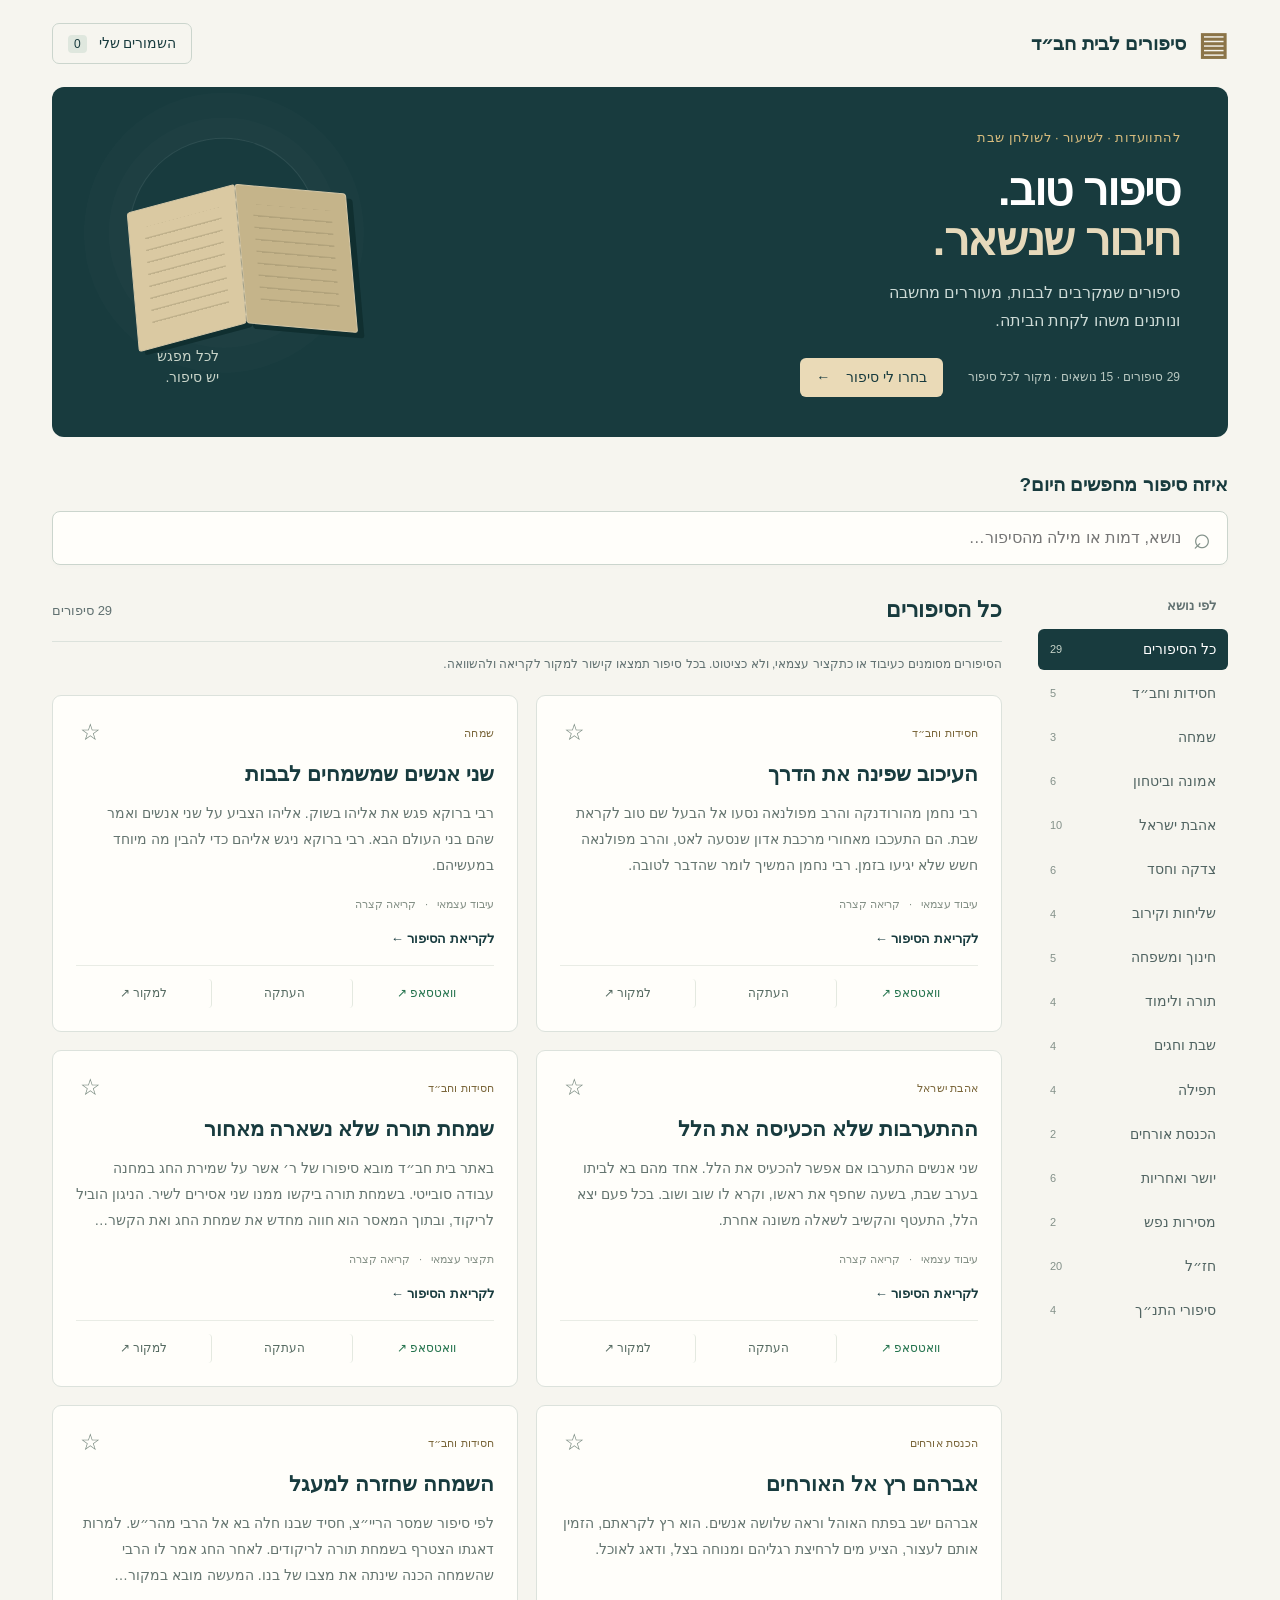
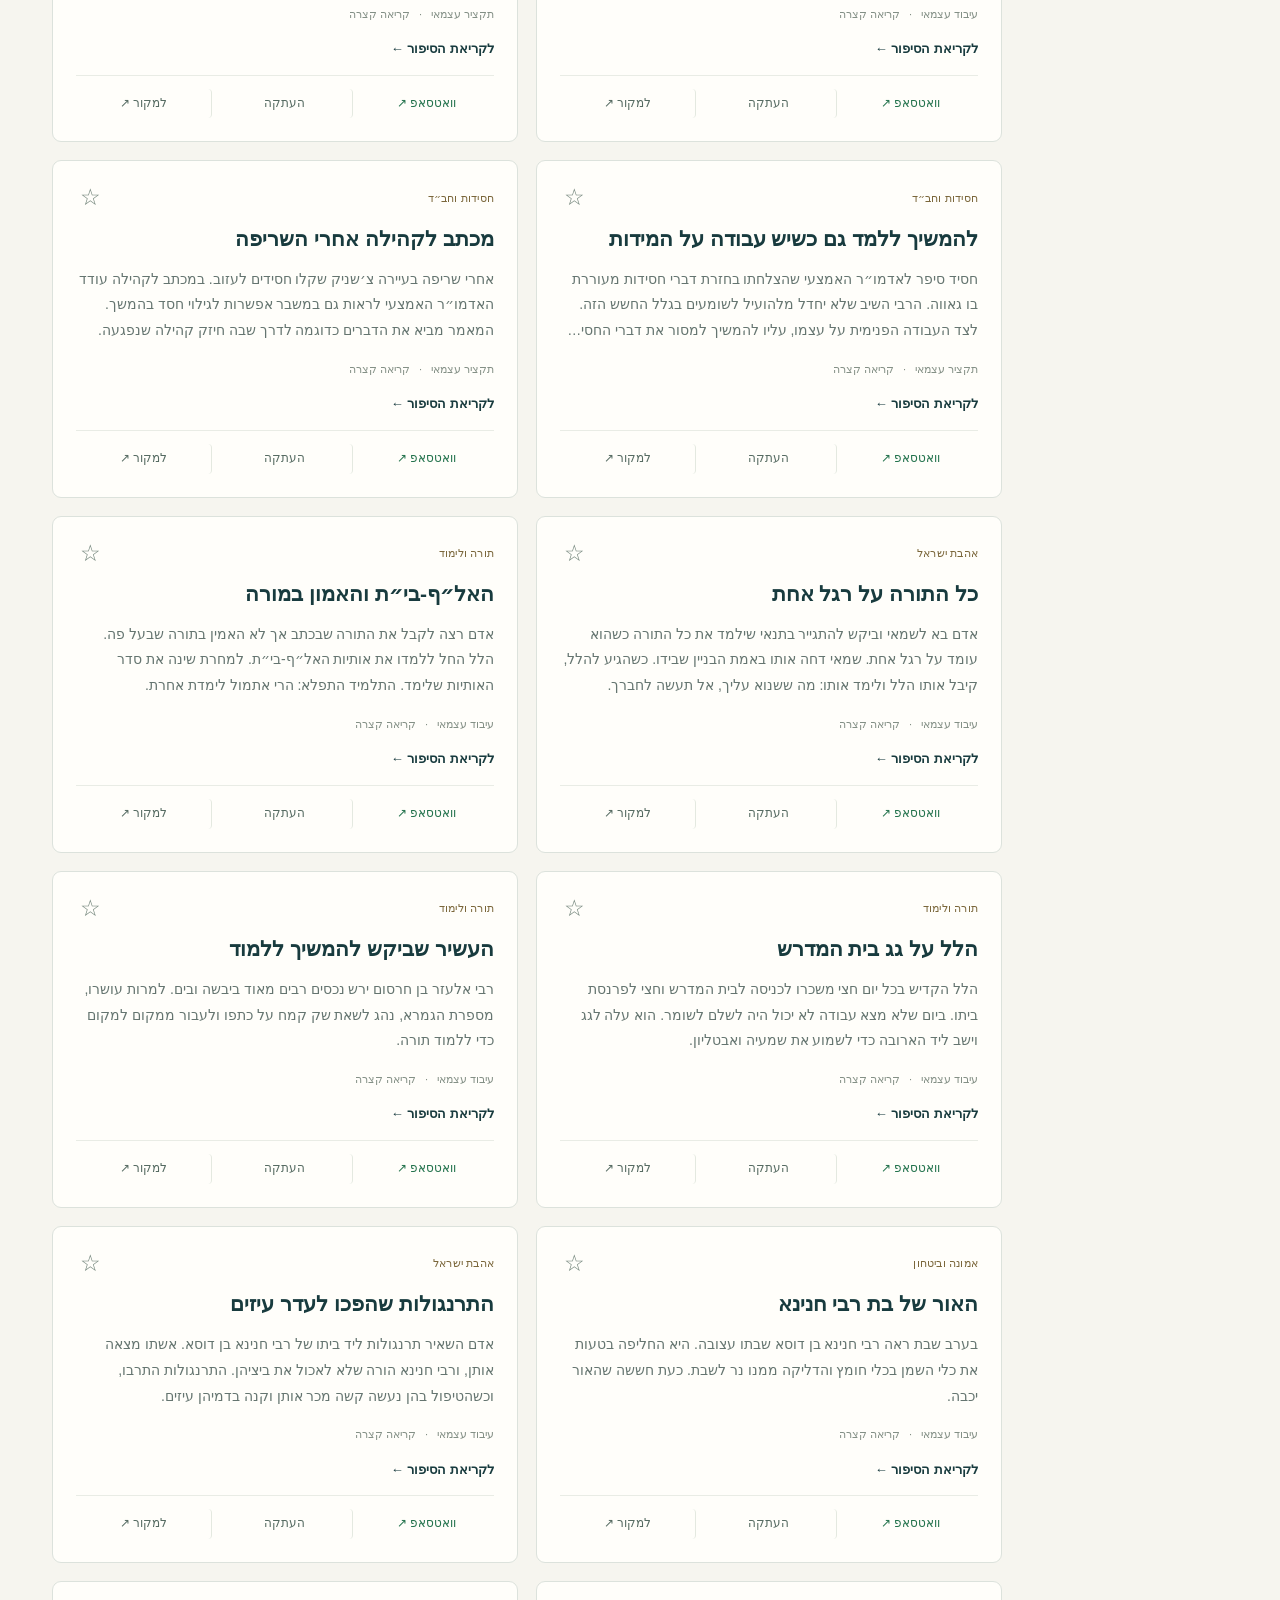
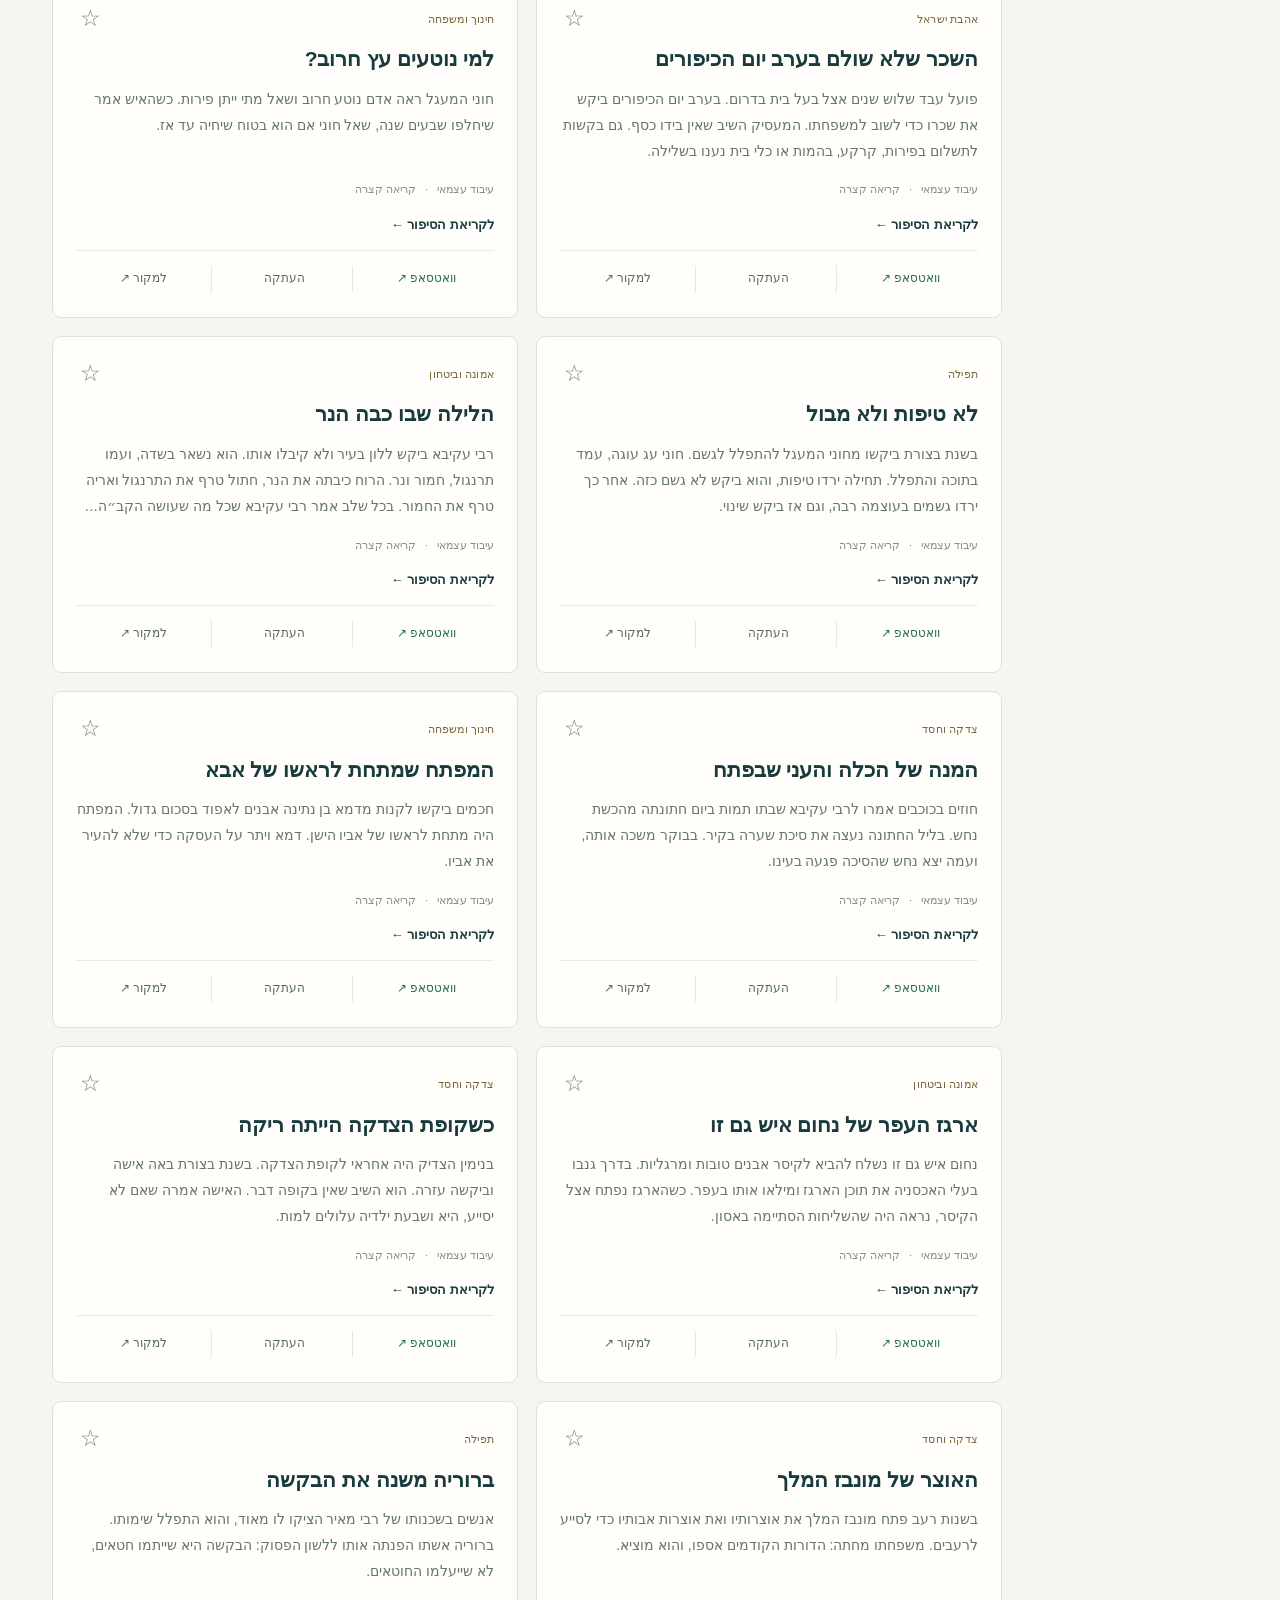
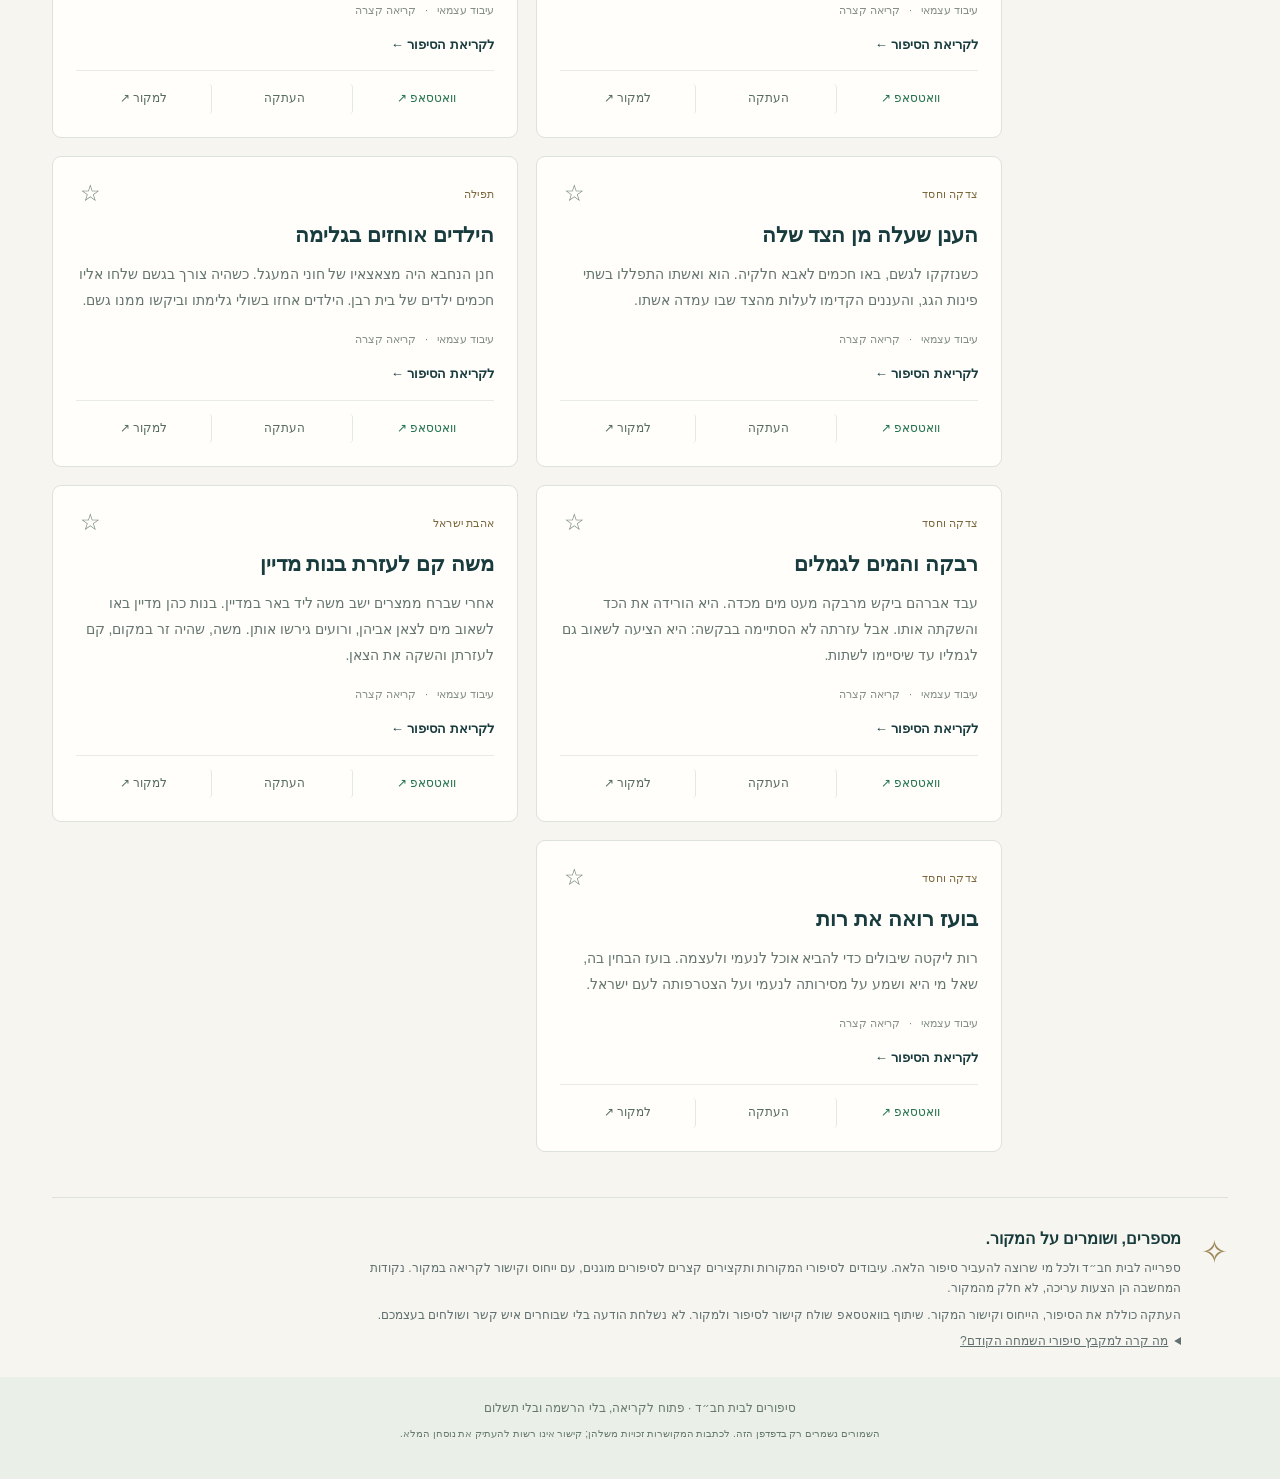
==== index.html @ d68c7016 "Transform Simcha site into source-linked Chabad House story library" ====
<!doctype html>
<html lang="he" dir="rtl">
<head>
<meta charset="utf-8"><meta name="viewport" content="width=device-width,initial-scale=1,viewport-fit=cover">
<title>סיפורים לבית חב״ד | סיפור טוב, בזמן הנכון</title>
<meta name="description" content="סיפורי חסידות, חז״ל ותנ״ך לבית חב״ד: לפי נושא, עם מקור מדויק, העתקה ושיתוף בוואטסאפ.">
<meta name="theme-color" content="#183c3e">
<link rel="icon" href="icon.svg" type="image/svg+xml"><link rel="stylesheet" href="style.css">
</head>
<body>
<a class="skip" href="#library">מעבר לסיפורים</a>
<header class="top"><a class="brand" href="./"><span class="brand-icon" aria-hidden="true">▤</span> סיפורים לבית חב״ד</a><button id="saved" class="quiet" aria-pressed="false">השמורים שלי <span id="saved-count">0</span></button></header>
<section class="hero"><div class="hero-inner"><div class="eyebrow">להתוועדות · לשיעור · לשולחן שבת</div><h1>סיפור טוב.<br><span>חיבור שנשאר.</span></h1><p>סיפורים שמקרבים לבבות, מעוררים מחשבה<br class="desktop-break"> ונותנים משהו לקחת הביתה.</p><div class="hero-bottom"><span id="total">טוענים את הספרייה…</span><button id="random" class="light-btn">בחרו לי סיפור <span aria-hidden="true">←</span></button></div></div><div class="book-art" aria-hidden="true"><div class="sun"></div><div class="book left"></div><div class="book right"></div><span>לכל מפגש<br>יש סיפור.</span></div></section>
<main id="library"><section class="search-area"><label for="search">איזה סיפור מחפשים היום?</label><div class="search-wrap"><span aria-hidden="true">⌕</span><input id="search" type="search" placeholder="נושא, דמות או מילה מהסיפור…" autocomplete="off"><button id="clear-search" aria-label="ניקוי חיפוש" hidden>×</button></div></section>
<div class="library-layout"><aside aria-label="קטגוריות סיפורים"><h2>לפי נושא</h2><nav id="categories" aria-label="בחירת קטגוריה"></nav></aside><section class="results" aria-labelledby="result-heading"><div class="results-head"><h2 id="result-heading">כל הסיפורים</h2><span id="count" role="status" aria-live="polite"></span></div><p class="editorial">הסיפורים מסומנים כעיבוד או כתקציר עצמאי, ולא כציטוט. בכל סיפור תמצאו קישור למקור לקריאה ולהשוואה.</p><div id="stories" class="grid"><p>טוענים סיפורים…</p></div><div id="empty" hidden><h3>לא מצאנו סיפור מתאים</h3><p>נסו מילה אחרת או חזרו לכל הספרייה.</p><button class="primary" id="reset">הצגת כל הסיפורים</button></div></section></div>
<section class="about"><span class="about-mark" aria-hidden="true">✧</span><div><h2>מספרים, ושומרים על המקור.</h2><p>ספרייה לבית חב״ד ולכל מי שרוצה להעביר סיפור הלאה. עיבודים לסיפורי המקורות ותקצירים קצרים לסיפורים מוגנים, עם ייחוס וקישור לקריאה במקור. נקודות המחשבה הן הצעות עריכה, לא חלק מהמקור.</p><p>העתקה כוללת את הסיפור, הייחוס וקישור המקור. שיתוף בוואטסאפ שולח קישור לסיפור ולמקור. לא נשלחת הודעה בלי שבוחרים איש קשר ושולחים בעצמכם.</p><details><summary>מה קרה למקבץ סיפורי השמחה הקודם?</summary><p>40 הרשומות הקודמות נשמרו בגיבוי. רשומות עם ייחוס חסר או כללי לא הועברו אוטומטית לספרייה המאומתת. סיפורים שנמצאו להם מקורות מתאימים נכתבו מחדש כעיבודים או כתקצירים מסומנים.</p></details></div></section>
</main>
<footer>סיפורים לבית חב״ד · פתוח לקריאה, בלי הרשמה ובלי תשלום<br><small>השמורים נשמרים רק בדפדפן הזה. לכתבות המקושרות זכויות משלהן; קישור אינו רשות להעתיק את נוסחן המלא.</small></footer>
<dialog id="reader" aria-labelledby="story-title"><div class="reader-top"><span>סיפורים לבית חב״ד</span><button id="close-reader" aria-label="סגירת הסיפור">×</button></div><div id="reader-content"></div></dialog>
<div id="toast" role="status" aria-live="polite"></div>
<noscript><p class="noscript">כדי לחפש ולשתף סיפורים יש להפעיל JavaScript בדפדפן.</p></noscript>
<script src="catalog-data.js"></script><script src="app.js"></script>
<!-- Cloudflare Web Analytics --><script defer src="https://static.cloudflareinsights.com/beacon.min.js" data-cf-beacon='{"token":"8d7ac41306b44802b1cb639770fd8f82"}'></script><!-- End Cloudflare Web Analytics -->
</body></html>
---- style.css ----
:root{--ink:#183b3e;--muted:#617171;--paper:#f6f5ef;--line:#dce2dc;--gold:#d7bc7e;--white:#fffefa;--soft:#e9eee7}*{box-sizing:border-box}html{scroll-behavior:smooth;scroll-padding-top:80px}body{margin:0;background:var(--paper);color:var(--ink);font:16px/1.65 Arial,'Segoe UI',sans-serif}button,input,a{font:inherit}button,a{touch-action:manipulation}button{cursor:pointer}a{color:inherit}button:focus-visible,a:focus-visible,input:focus-visible,summary:focus-visible{outline:3px solid #a77d22;outline-offset:4px}button{border:0}button[hidden],[hidden]{display:none!important}.skip{position:fixed;top:-90px;right:12px;background:white;padding:12px;z-index:200}.skip:focus{top:10px}.top{max-width:1260px;margin:auto;padding:23px 42px;display:flex;justify-content:space-between;align-items:center;gap:16px}.brand{display:flex;align-items:center;gap:12px;text-decoration:none;font-weight:700;font-size:19px}.brand-icon{font-size:32px;line-height:1;color:#8b7448}.quiet{color:var(--ink);background:transparent;border:1px solid #cbd5cd;border-radius:7px;padding:8px 15px;font-size:14px}.quiet span{font-size:12px;background:#dfe7de;padding:2px 6px;border-radius:4px;margin-right:8px}.quiet[aria-pressed=true]{background:var(--ink);color:white}.hero{position:relative;max-width:1176px;margin:0 auto;overflow:hidden;background:var(--ink);color:white;border-radius:12px;min-height:325px;display:flex;align-items:center}.hero-inner{position:relative;z-index:1;padding:40px 48px;width:65%}.eyebrow{color:var(--gold);font-size:13px;letter-spacing:.4px}h1{font-size:45px;line-height:1.12;letter-spacing:-1.4px;margin:16px 0 14px}h1 span{color:#e6d9bb}.hero p{font-size:16px;line-height:1.75;color:#cedbd7;margin:0}.hero-bottom{display:flex;align-items:center;gap:25px;margin-top:23px}.hero-bottom>span{font-size:12px;color:#b9c9c2}.light-btn{background:#eadab7;color:#183b3e;padding:8px 16px;border-radius:6px;font-size:14px}.light-btn span{padding-right:12px}.book-art{width:275px;height:235px;position:absolute;left:55px;top:64px;transform:rotate(-5deg)}.sun{position:absolute;width:190px;height:190px;border:1px solid #ffffff18;border-radius:50%;top:-15px;left:25px;box-shadow:0 0 0 20px #ffffff03,0 0 0 45px #ffffff03}.book{position:absolute;top:42px;width:110px;height:140px;background:#c5b48a;border:1px solid #d4c7a7;border-radius:3px;box-shadow:6px 5px 0 #102f30}.book.left{left:25px;transform:skewY(-10deg);background:#dac9a2}.book.right{left:135px;transform:skewY(10deg)}.book:after{content:'';position:absolute;inset:18px 15px;background:repeating-linear-gradient(transparent 0 10px,#8b805e55 11px 12px)}.book-art>span{position:absolute;top:190px;left:42px;color:#c9d4c9;font-size:14px;line-height:1.5;transform:rotate(5deg)}main{max-width:1176px;margin:auto;padding:0 0 25px}.search-area{padding:32px 0 27px}.search-area label{font-size:19px;font-weight:700;display:block;margin-bottom:10px}.search-wrap{display:flex;align-items:center;gap:12px;border:1px solid #cbd5cd;background:var(--white);padding:3px 16px;border-radius:8px;box-shadow:0 2px 5px #183b3e04}.search-wrap>span{font-size:30px;color:#829189;line-height:1}.search-wrap input{width:100%;border:0;background:transparent;padding:10px 0;color:var(--ink);outline-offset:0}.search-wrap input:focus-visible{outline:none}.search-wrap:focus-within{outline:2px solid #8e9f8e}.search-wrap button{background:transparent;color:var(--ink);font-size:25px;padding:0 8px}.library-layout{display:grid;grid-template-columns:190px 1fr;gap:36px;align-items:start}aside{position:sticky;top:20px}aside h2{font-size:13px;color:var(--muted);margin:3px 12px 12px}#categories{display:flex;flex-direction:column;gap:3px}.category{display:flex;align-items:center;justify-content:space-between;width:100%;padding:9px 12px;border-radius:6px;background:transparent;color:#516462;text-align:right;font-size:14px}.category .n{font-size:11px;color:#84918a}.category:hover{background:#e8ede6}.category.active{background:var(--ink);color:white}.category.active .n{color:#c6d3c9}.results-head{display:flex;justify-content:space-between;align-items:center;border-bottom:1px solid var(--line);padding-bottom:13px;margin-bottom:13px}.results-head h2{font-size:22px;margin:0}.results-head>span{font-size:13px;color:var(--muted)}.editorial{font-size:12px;color:var(--muted);margin:0 0 20px;max-width:700px}.grid{display:grid;grid-template-columns:repeat(2,minmax(0,1fr));gap:18px}.story-card{background:var(--white);border:1px solid var(--line);border-radius:9px;padding:23px;display:flex;flex-direction:column;transition:box-shadow .2s,transform .2s;min-width:0}.story-card:hover{box-shadow:0 6px 20px #183b3e08;transform:translateY(-2px)}.card-top{display:flex;justify-content:space-between;align-items:center;gap:8px;margin-bottom:12px}.card-label{font-size:11px;color:#7b673b;letter-spacing:.2px}.bookmark{color:#75877d;background:transparent;font-size:23px;padding:0 4px;line-height:1.2}.bookmark[aria-pressed=true]{color:#9c7527}.story-card h3{margin:0 0 12px;font-size:21px;line-height:1.45;letter-spacing:-.3px}.title-button{text-align:right;background:transparent;color:inherit;padding:0;font-weight:700;line-height:inherit}.excerpt{font-size:14px;color:#657570;line-height:1.85;margin:0 0 16px;display:-webkit-box;-webkit-line-clamp:3;-webkit-box-orient:vertical;overflow:hidden}.card-meta{font-size:11px;color:#849086;display:flex;gap:9px;margin-top:auto;margin-bottom:15px}.read-link{color:var(--ink);background:transparent;text-align:right;font-size:13px;font-weight:700;padding:0 0 15px}.card-actions{border-top:1px solid #e9ece5;display:flex;align-items:center;gap:6px;padding-top:13px}.small-action{flex:1;background:transparent;color:#566b62;font-size:12px;padding:5px 0;text-align:center;text-decoration:none;border-radius:4px;white-space:nowrap}.small-action:hover{background:#f0f3eb}.small-action.wa{color:#24734d}.small-action+.small-action{border-right:1px solid #e4e9e0}.about{margin-top:45px;border-top:1px solid var(--line);padding:28px 0 0;display:flex;gap:20px;color:var(--muted);font-size:12px}.about-mark{font-size:32px;color:#9c8857}.about h2{font-size:16px;color:var(--ink);margin:0 0 6px}.about p{max-width:850px;margin:7px 0}.about summary{cursor:pointer;text-decoration:underline}footer{text-align:center;padding:22px 24px 35px;background:#eaf0e8;font-size:12px;color:#67796e}footer small{font-size:10px;display:inline-block;max-width:750px;margin-top:7px}.primary{background:var(--ink);color:white;border-radius:6px;padding:10px 17px}#empty{padding:50px 12px;text-align:center;border:1px dashed #cdd8cd;border-radius:8px}#empty h3{margin-top:0}dialog{border:0;border-radius:12px;padding:0;width:min(760px,calc(100% - 28px));max-height:90dvh;background:var(--white);color:var(--ink);box-shadow:0 25px 100px #0003}dialog::backdrop{background:#102c2ed9;backdrop-filter:blur(3px)}.reader-top{position:sticky;top:0;background:var(--white);padding:14px 25px;border-bottom:1px solid var(--line);display:flex;justify-content:space-between;align-items:center;z-index:1;font-size:12px;color:var(--muted)}.reader-top button{font-size:28px;line-height:1;background:transparent;color:var(--ink);padding:0 6px}#reader-content{padding:28px 45px 36px}.reader-label{font-size:12px;color:#8a713e}.reader-title{font-size:33px;line-height:1.35;margin:12px 0 10px}.reader-info{font-size:12px;color:var(--muted);margin-bottom:26px}.reader-body{white-space:pre-line;font-size:19px;line-height:2}.thought{background:#f0f2e9;border-right:3px solid #b99d64;padding:15px 20px;margin:26px 0}.thought h3{font-size:12px;color:#8a713e;margin:0 0 5px}.thought p{margin:0;font-size:15px}.source-box{padding:20px 0;border-top:1px solid var(--line);font-size:13px;color:var(--muted)}.source-box strong{display:block;color:var(--ink);margin-bottom:5px}.source-box a{display:inline-block;margin-top:8px;color:#28655e;text-underline-offset:3px}.reader-actions{display:flex;gap:10px;flex-wrap:wrap}.reader-actions>*{padding:10px 17px;border:1px solid #ced9cc;background:transparent;color:var(--ink);font-size:13px;border-radius:6px;text-decoration:none}.reader-actions .wa{background:#256c4e;color:white;border-color:#256c4e}.share-note{font-size:11px;color:var(--muted);margin:13px 0 0}#toast{position:fixed;bottom:22px;left:50%;transform:translate(-50%,15px);background:var(--ink);color:white;border-radius:8px;max-width:calc(100% - 32px);padding:11px 22px;font-size:14px;z-index:9999;opacity:0;pointer-events:none;transition:.2s;text-align:center}#toast.show{opacity:1;transform:translate(-50%,0)}.noscript{padding:20px;color:#831b17}
@media(max-width:1250px){.hero,main{margin-right:36px;margin-left:36px}.top{padding-right:36px;padding-left:36px}}@media(max-width:900px){.library-layout{grid-template-columns:155px 1fr;gap:24px}.story-card{padding:20px}.book-art{left:20px;transform:scale(.85) rotate(-5deg)}.hero-inner{padding:34px;width:70%}h1{font-size:40px}.hero-bottom{gap:15px}}@media(max-width:700px){.top{padding:16px 20px}.brand{font-size:16px;gap:7px}.brand-icon{font-size:27px}.quiet{padding:7px 10px;font-size:11px}.quiet span{margin-right:3px}.hero,main{margin-left:16px;margin-right:16px}.hero{min-height:298px;border-radius:9px}.hero-inner{padding:26px 25px;width:100%}.eyebrow{font-size:11px}h1{font-size:38px;margin-top:17px}.hero p{font-size:14px;max-width:255px}.book-art{opacity:.16;left:-85px;top:60px;transform:scale(.9)}.hero-bottom{gap:15px;margin-top:22px;flex-wrap:wrap}.hero-bottom>span{font-size:11px}.light-btn{font-size:12px;padding:8px 13px}.search-area{padding:25px 0 20px}.search-area label{font-size:17px}.search-wrap{padding:2px 12px}.search-wrap input{font-size:14px;padding:11px 0}.library-layout{display:block}aside{position:static;margin-bottom:22px}aside h2{font-size:11px;margin:0 0 7px}#categories{display:flex;flex-direction:row;overflow-x:auto;gap:7px;padding:3px 1px 8px;scrollbar-width:thin}.category{width:auto;flex:none;border:1px solid #d8e0d5;background:#fcfcf7;font-size:12px;gap:9px;padding:7px 12px;border-radius:20px}.category.active{border-color:var(--ink)}.category .n{font-size:10px}.results-head h2{font-size:20px}.results-head{padding-bottom:10px}.editorial{font-size:11px;line-height:1.7;margin-bottom:16px}.grid{grid-template-columns:1fr;gap:13px}.story-card{padding:20px 22px}.story-card h3{font-size:22px}.excerpt{font-size:14px;-webkit-line-clamp:3}.small-action{padding:8px 0;font-size:13px}.card-meta{margin-bottom:12px}.read-link{padding-bottom:13px}.about{gap:12px;margin-top:30px;font-size:11px}.about-mark{font-size:26px}#reader-content{padding:23px 24px}.reader-title{font-size:27px}.reader-body{font-size:18px;line-height:1.95}.reader-top{padding:12px 19px}.reader-actions{gap:7px}.reader-actions>*{font-size:12px;padding:10px 13px}.desktop-break{display:none}}
@media(prefers-reduced-motion:reduce){*{scroll-behavior:auto!important;transition:none!important}}@media print{body{background:white}.top,.hero,main,footer,.reader-top,.reader-actions,.share-note,#toast{display:none!important}dialog[open]{position:static;width:100%;max-height:none;box-shadow:none;display:block}dialog::backdrop{display:none}#reader-content{padding:0}.source-box a:after{content:' (' attr(href) ')';font-size:10px;overflow-wrap:anywhere}.reader-body{font-size:15px}}
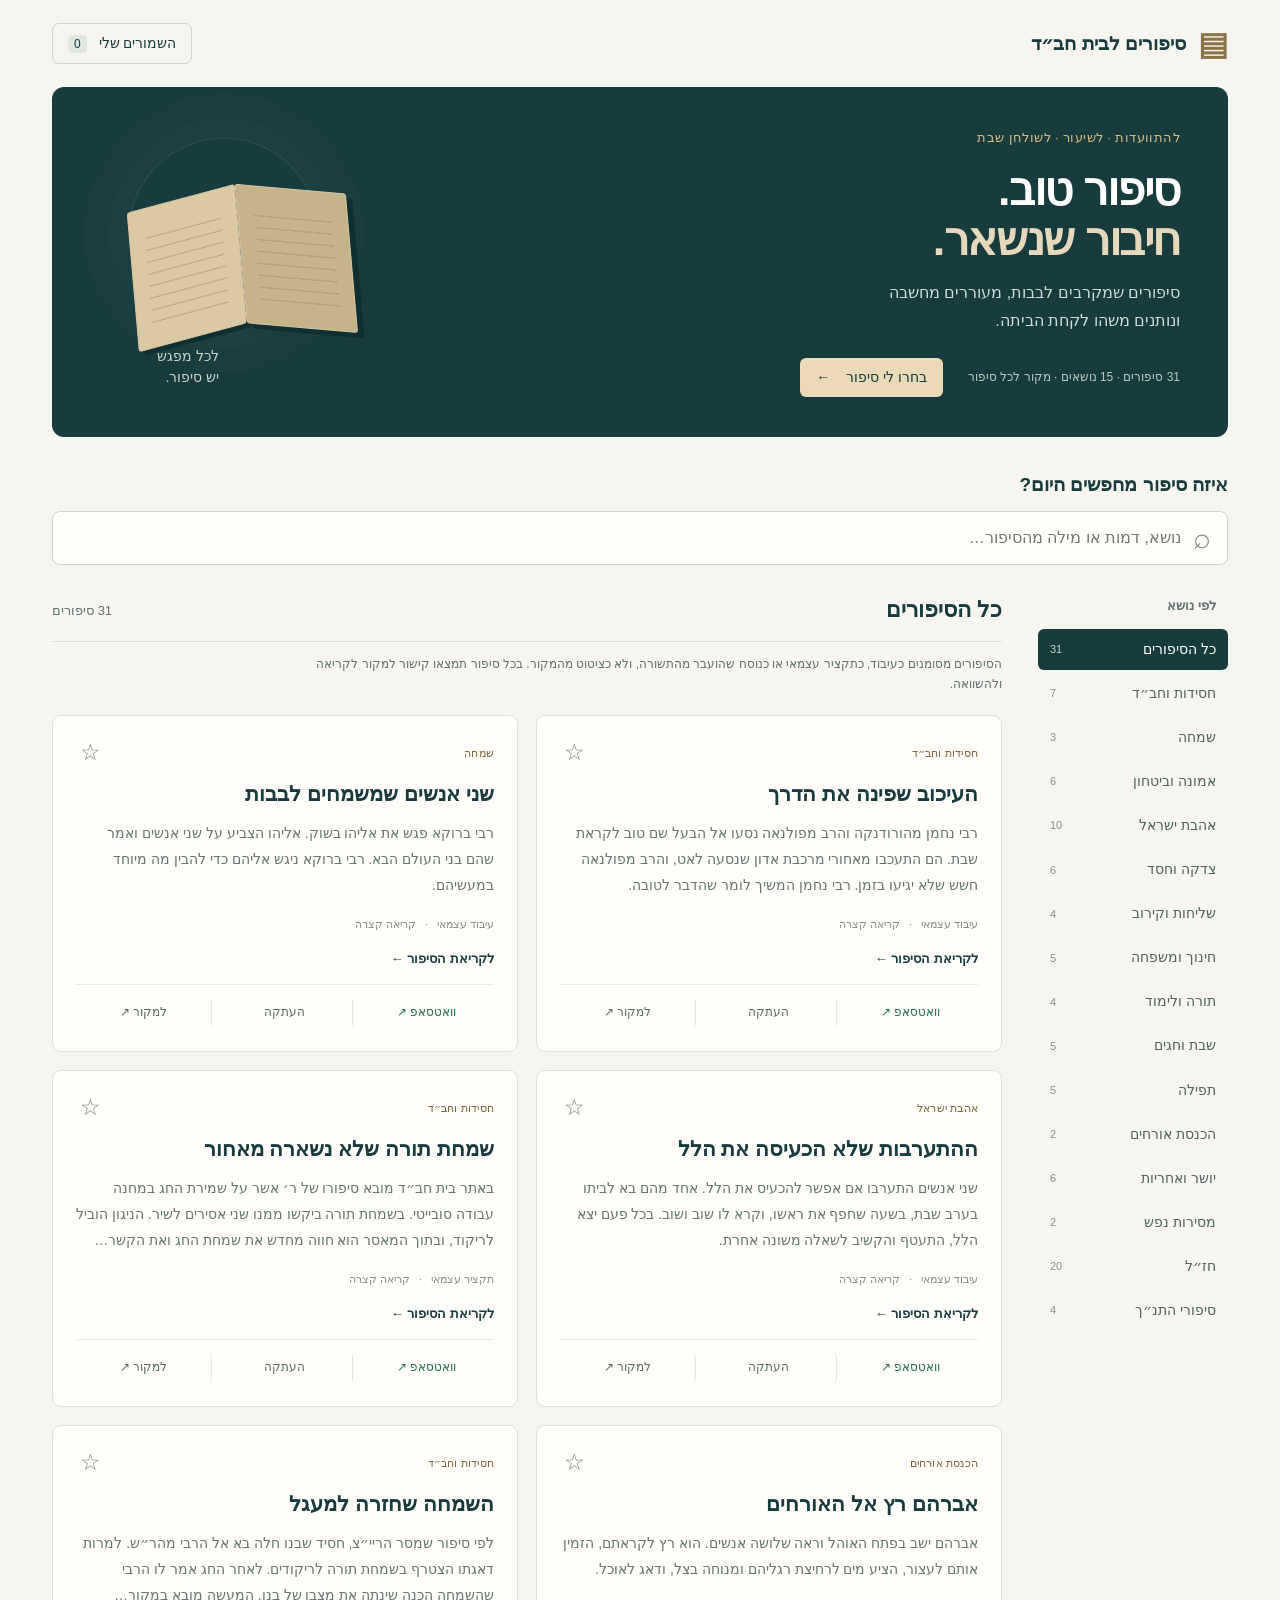
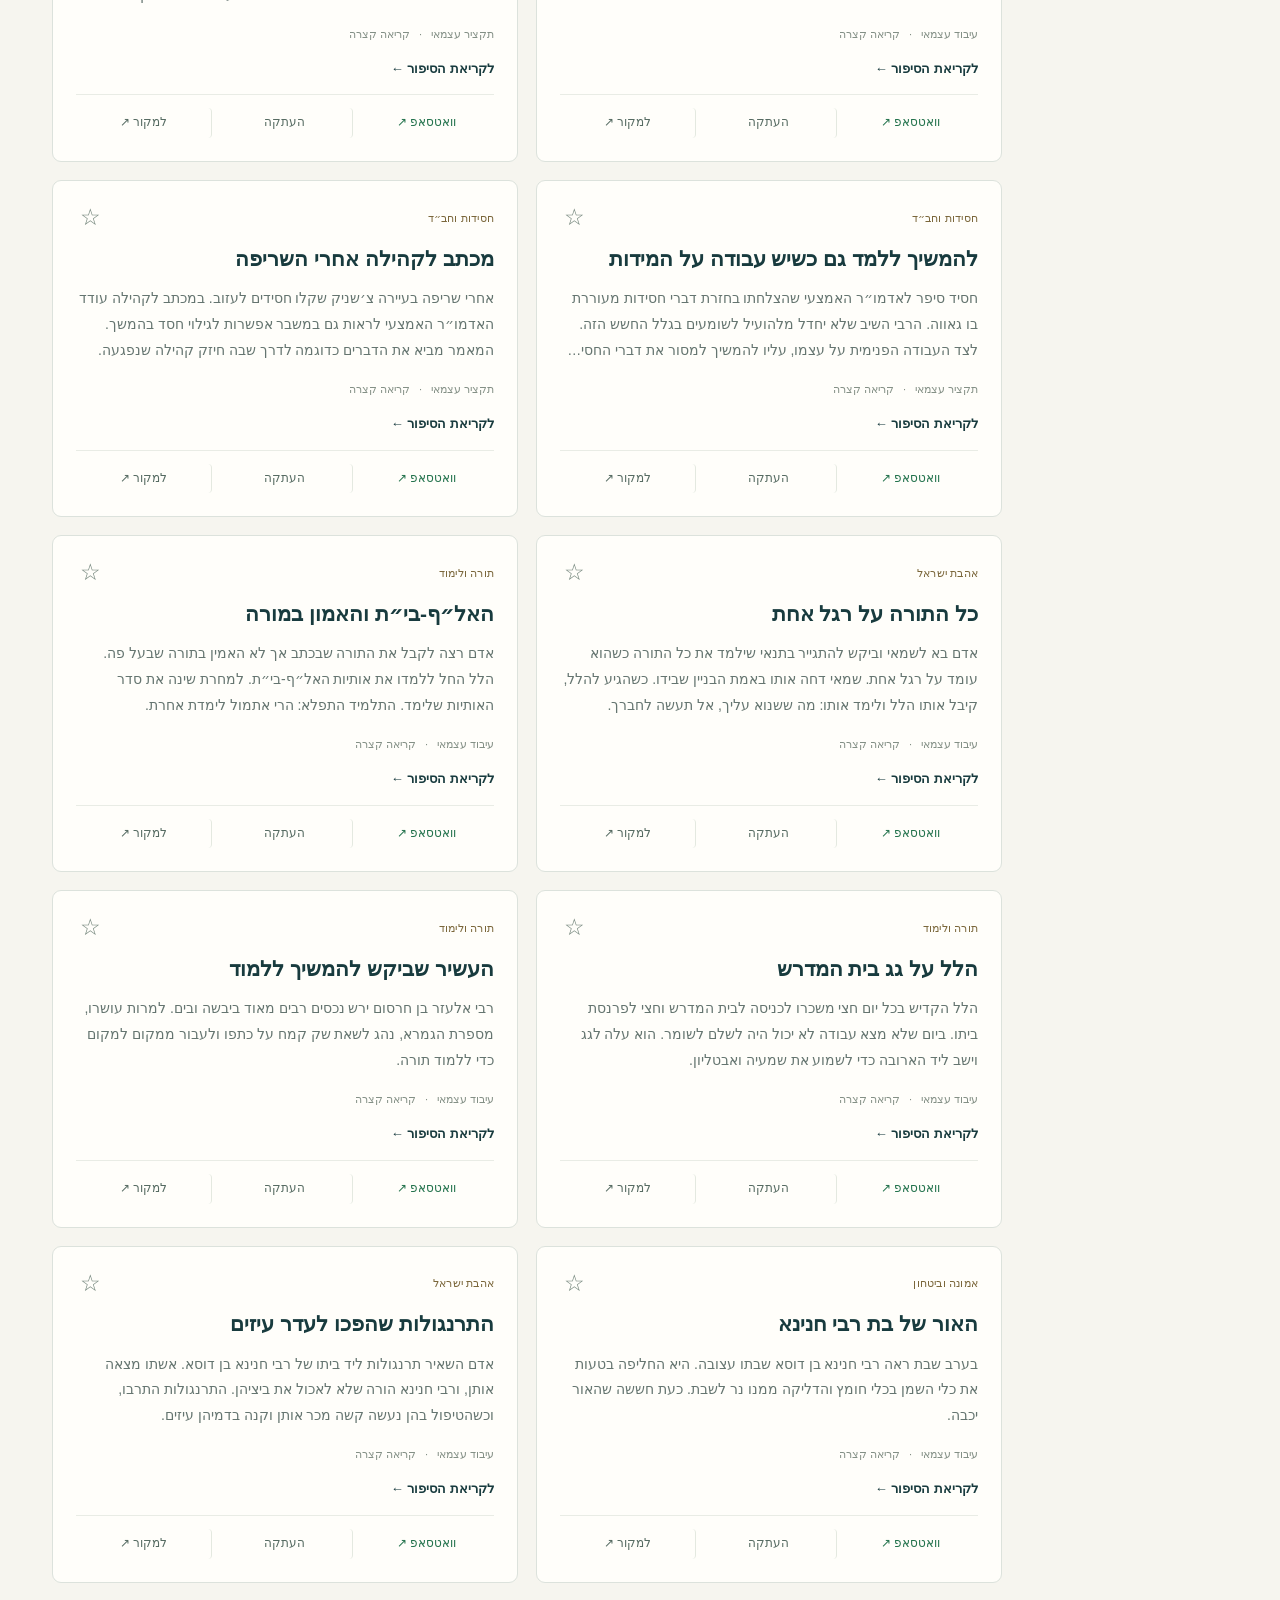
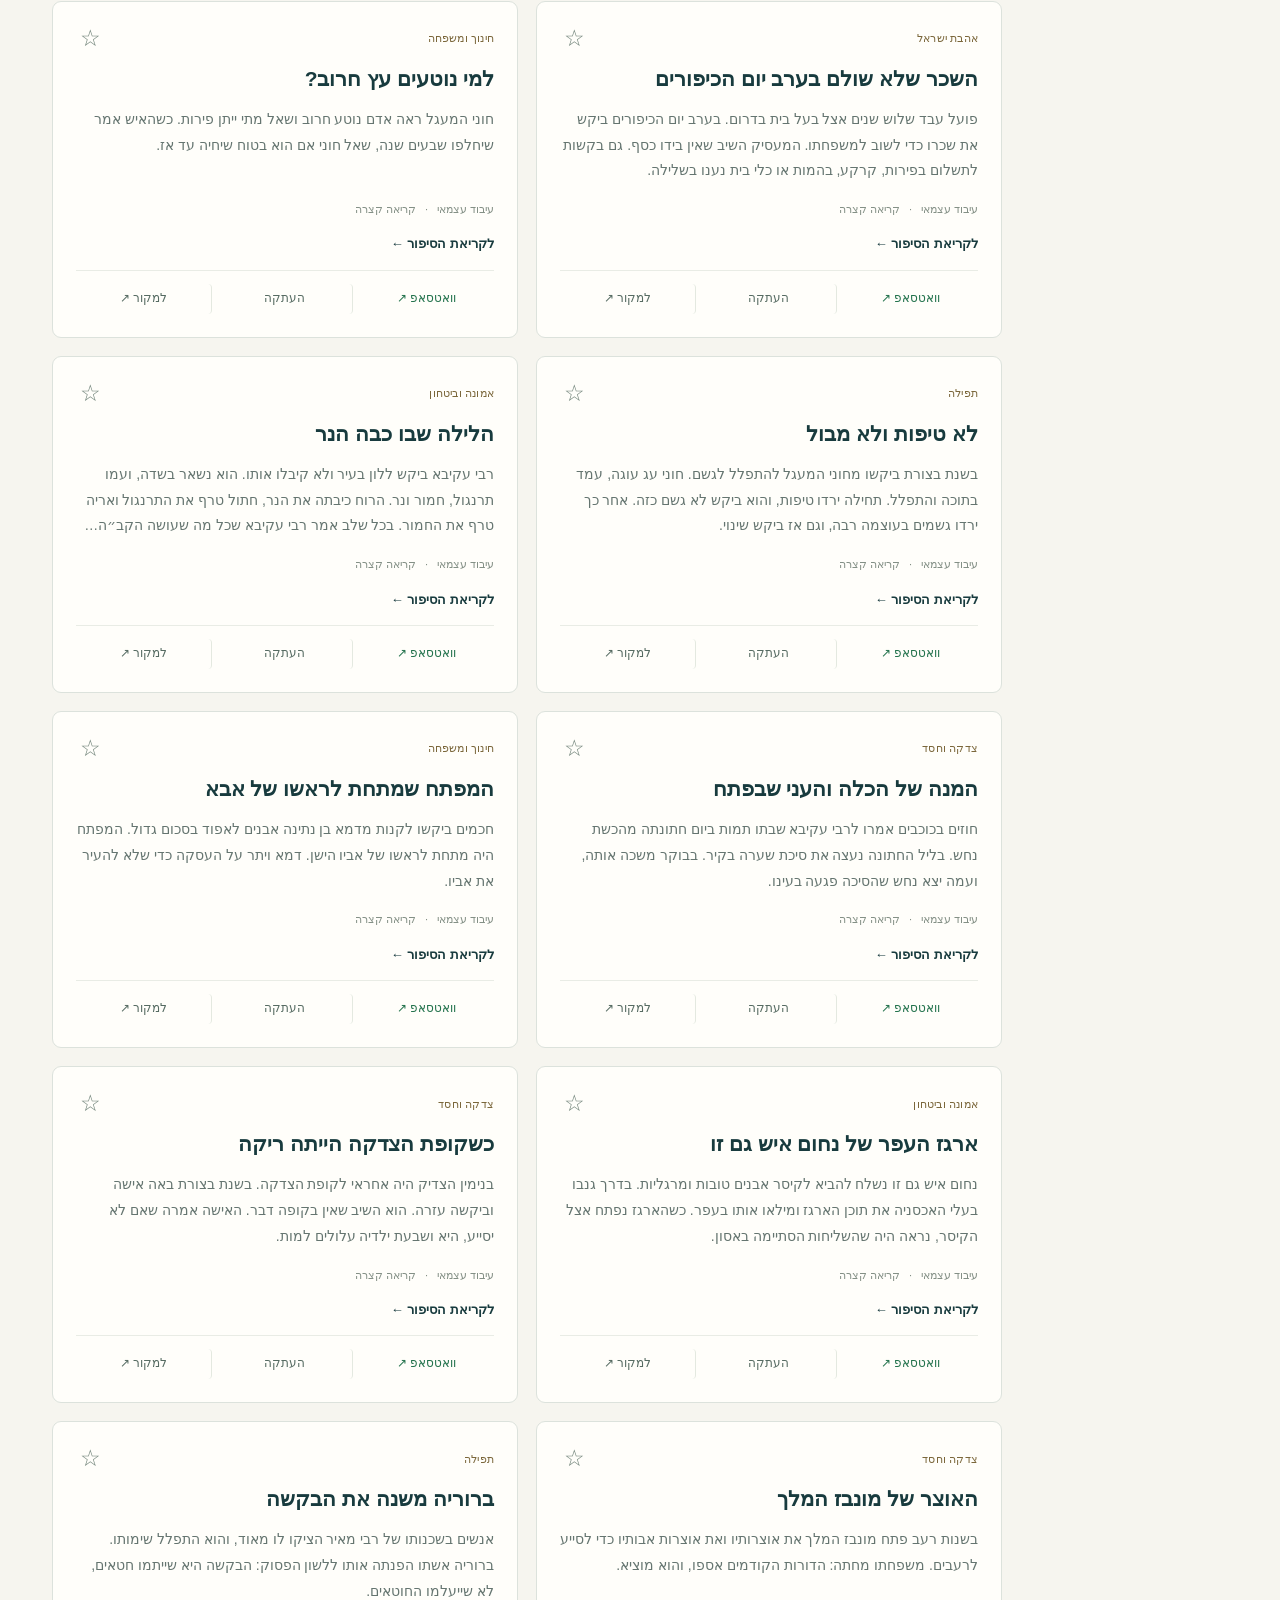
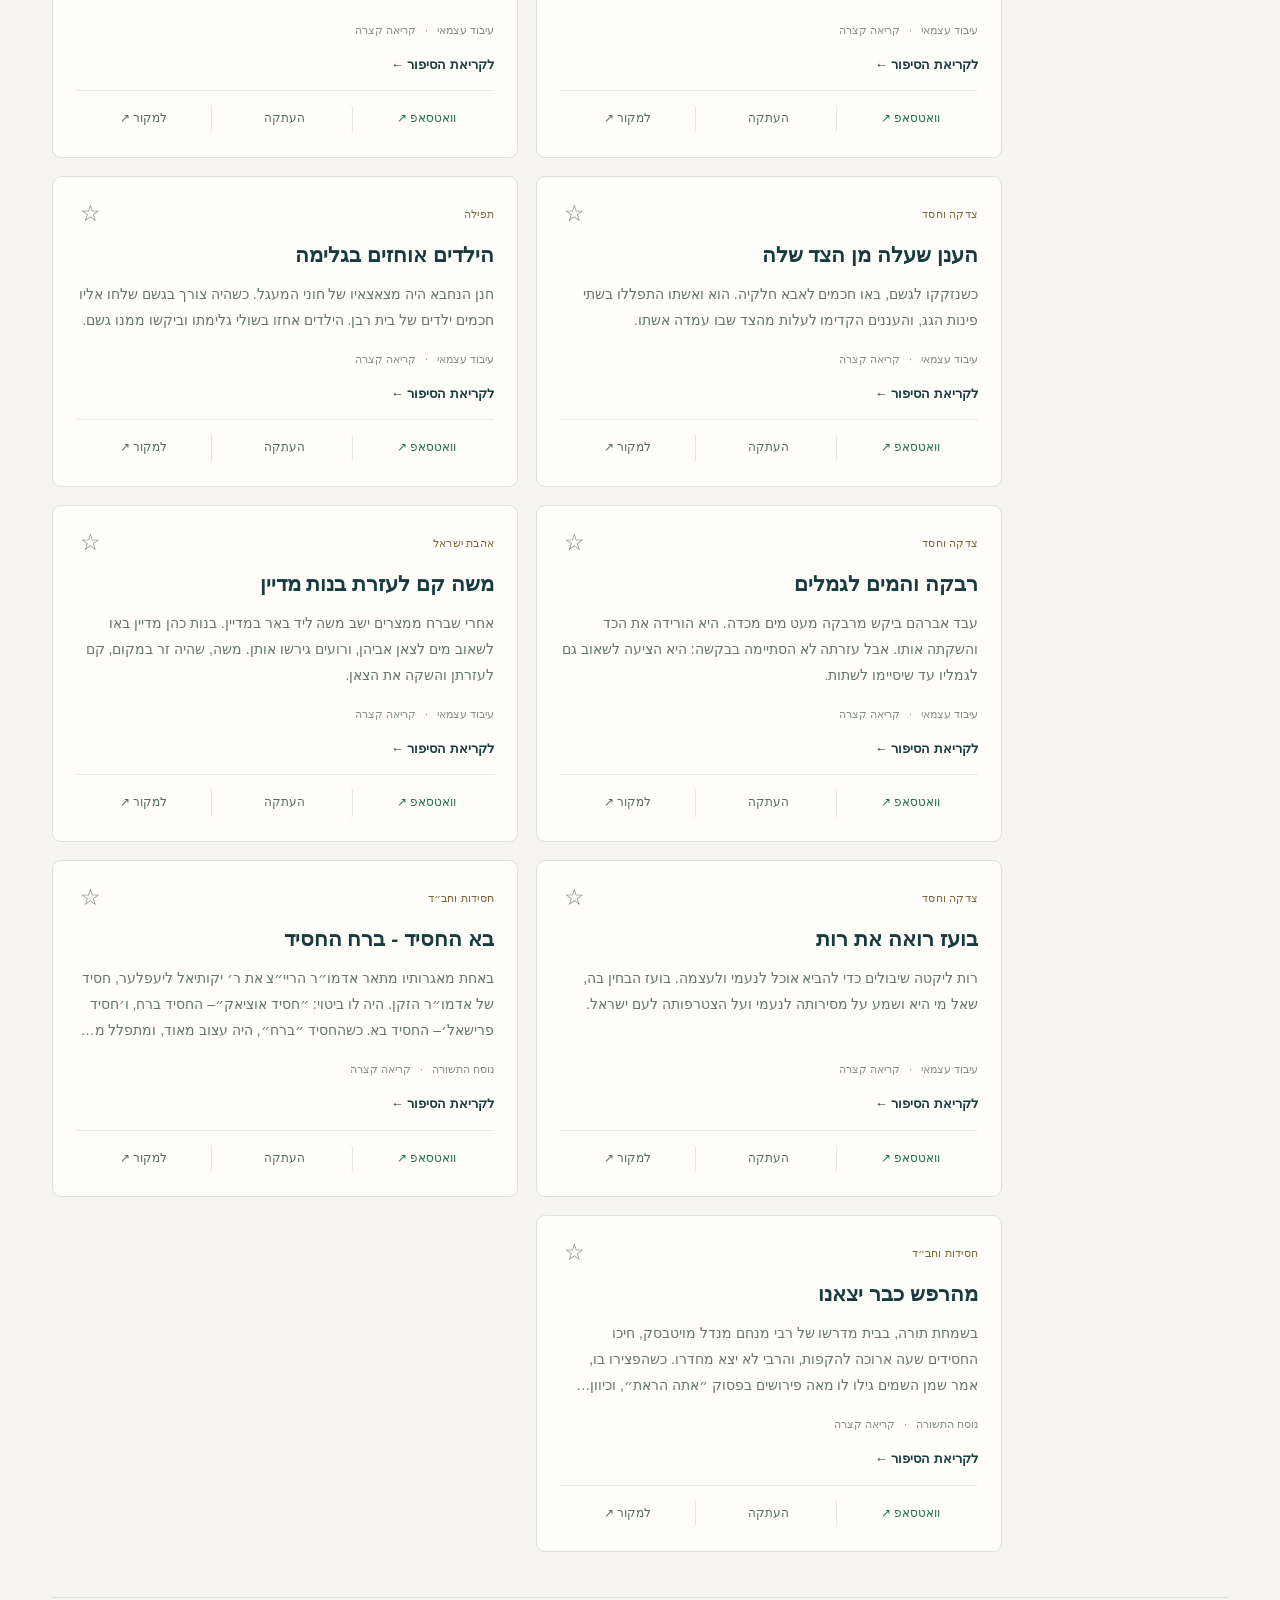
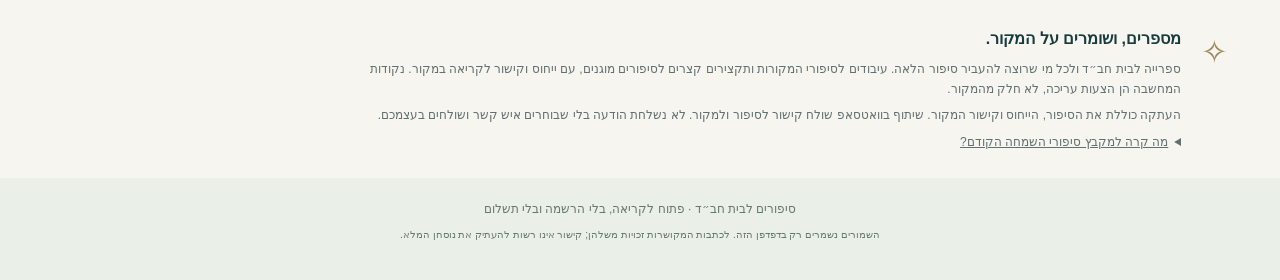
==== commit a147bebd: "Transfer two requested stories from tshura with original wording and sources" ====
--- a/index.html
+++ b/index.html
@@ -12,7 +12,7 @@
 <header class="top"><a class="brand" href="./"><span class="brand-icon" aria-hidden="true">▤</span> סיפורים לבית חב״ד</a><button id="saved" class="quiet" aria-pressed="false">השמורים שלי <span id="saved-count">0</span></button></header>
 <section class="hero"><div class="hero-inner"><div class="eyebrow">להתוועדות · לשיעור · לשולחן שבת</div><h1>סיפור טוב.<br><span>חיבור שנשאר.</span></h1><p>סיפורים שמקרבים לבבות, מעוררים מחשבה<br class="desktop-break"> ונותנים משהו לקחת הביתה.</p><div class="hero-bottom"><span id="total">טוענים את הספרייה…</span><button id="random" class="light-btn">בחרו לי סיפור <span aria-hidden="true">←</span></button></div></div><div class="book-art" aria-hidden="true"><div class="sun"></div><div class="book left"></div><div class="book right"></div><span>לכל מפגש<br>יש סיפור.</span></div></section>
 <main id="library"><section class="search-area"><label for="search">איזה סיפור מחפשים היום?</label><div class="search-wrap"><span aria-hidden="true">⌕</span><input id="search" type="search" placeholder="נושא, דמות או מילה מהסיפור…" autocomplete="off"><button id="clear-search" aria-label="ניקוי חיפוש" hidden>×</button></div></section>
-<div class="library-layout"><aside aria-label="קטגוריות סיפורים"><h2>לפי נושא</h2><nav id="categories" aria-label="בחירת קטגוריה"></nav></aside><section class="results" aria-labelledby="result-heading"><div class="results-head"><h2 id="result-heading">כל הסיפורים</h2><span id="count" role="status" aria-live="polite"></span></div><p class="editorial">הסיפורים מסומנים כעיבוד או כתקציר עצמאי, ולא כציטוט. בכל סיפור תמצאו קישור למקור לקריאה ולהשוואה.</p><div id="stories" class="grid"><p>טוענים סיפורים…</p></div><div id="empty" hidden><h3>לא מצאנו סיפור מתאים</h3><p>נסו מילה אחרת או חזרו לכל הספרייה.</p><button class="primary" id="reset">הצגת כל הסיפורים</button></div></section></div>
+<div class="library-layout"><aside aria-label="קטגוריות סיפורים"><h2>לפי נושא</h2><nav id="categories" aria-label="בחירת קטגוריה"></nav></aside><section class="results" aria-labelledby="result-heading"><div class="results-head"><h2 id="result-heading">כל הסיפורים</h2><span id="count" role="status" aria-live="polite"></span></div><p class="editorial">הסיפורים מסומנים כעיבוד, כתקציר עצמאי או כנוסח שהועבר מהתשורה, ולא כציטוט מהמקור. בכל סיפור תמצאו קישור למקור לקריאה ולהשוואה.</p><div id="stories" class="grid"><p>טוענים סיפורים…</p></div><div id="empty" hidden><h3>לא מצאנו סיפור מתאים</h3><p>נסו מילה אחרת או חזרו לכל הספרייה.</p><button class="primary" id="reset">הצגת כל הסיפורים</button></div></section></div>
 <section class="about"><span class="about-mark" aria-hidden="true">✧</span><div><h2>מספרים, ושומרים על המקור.</h2><p>ספרייה לבית חב״ד ולכל מי שרוצה להעביר סיפור הלאה. עיבודים לסיפורי המקורות ותקצירים קצרים לסיפורים מוגנים, עם ייחוס וקישור לקריאה במקור. נקודות המחשבה הן הצעות עריכה, לא חלק מהמקור.</p><p>העתקה כוללת את הסיפור, הייחוס וקישור המקור. שיתוף בוואטסאפ שולח קישור לסיפור ולמקור. לא נשלחת הודעה בלי שבוחרים איש קשר ושולחים בעצמכם.</p><details><summary>מה קרה למקבץ סיפורי השמחה הקודם?</summary><p>40 הרשומות הקודמות נשמרו בגיבוי. רשומות עם ייחוס חסר או כללי לא הועברו אוטומטית לספרייה המאומתת. סיפורים שנמצאו להם מקורות מתאימים נכתבו מחדש כעיבודים או כתקצירים מסומנים.</p></details></div></section>
 </main>
 <footer>סיפורים לבית חב״ד · פתוח לקריאה, בלי הרשמה ובלי תשלום<br><small>השמורים נשמרים רק בדפדפן הזה. לכתבות המקושרות זכויות משלהן; קישור אינו רשות להעתיק את נוסחן המלא.</small></footer>
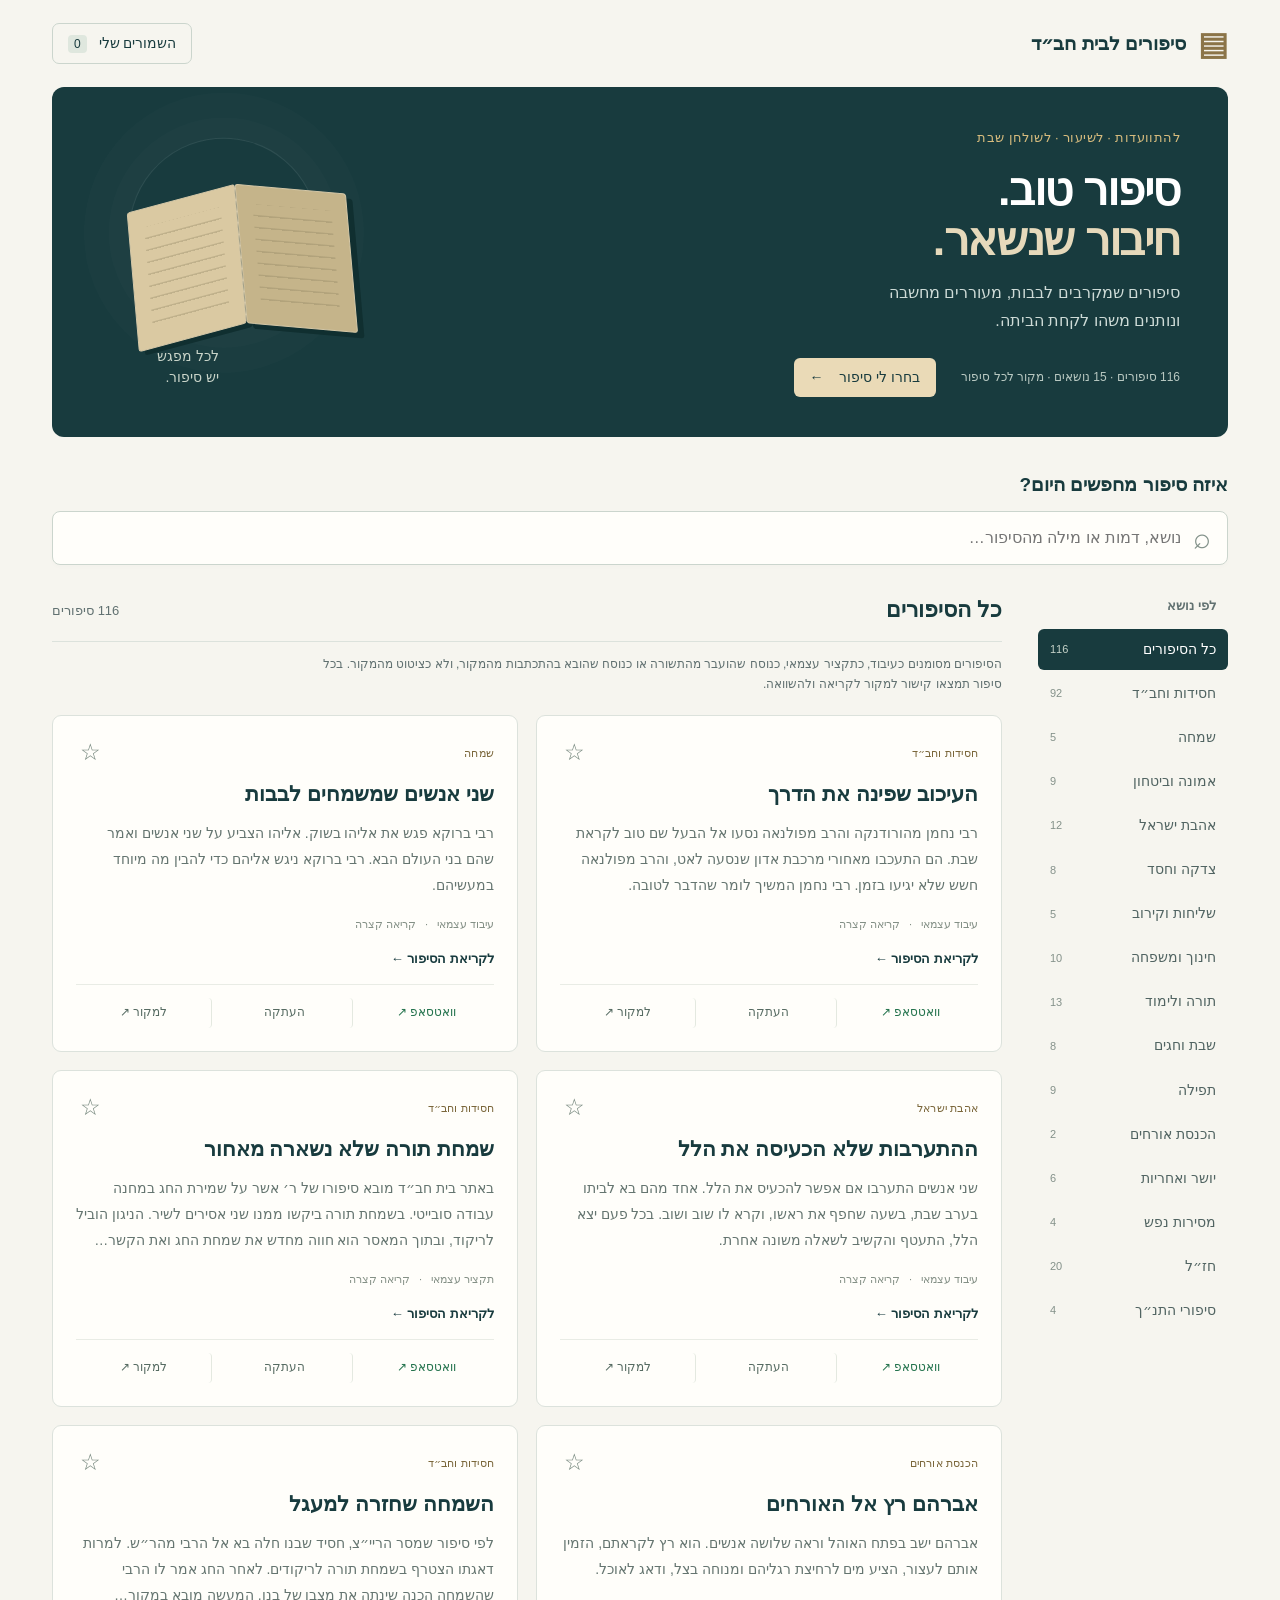
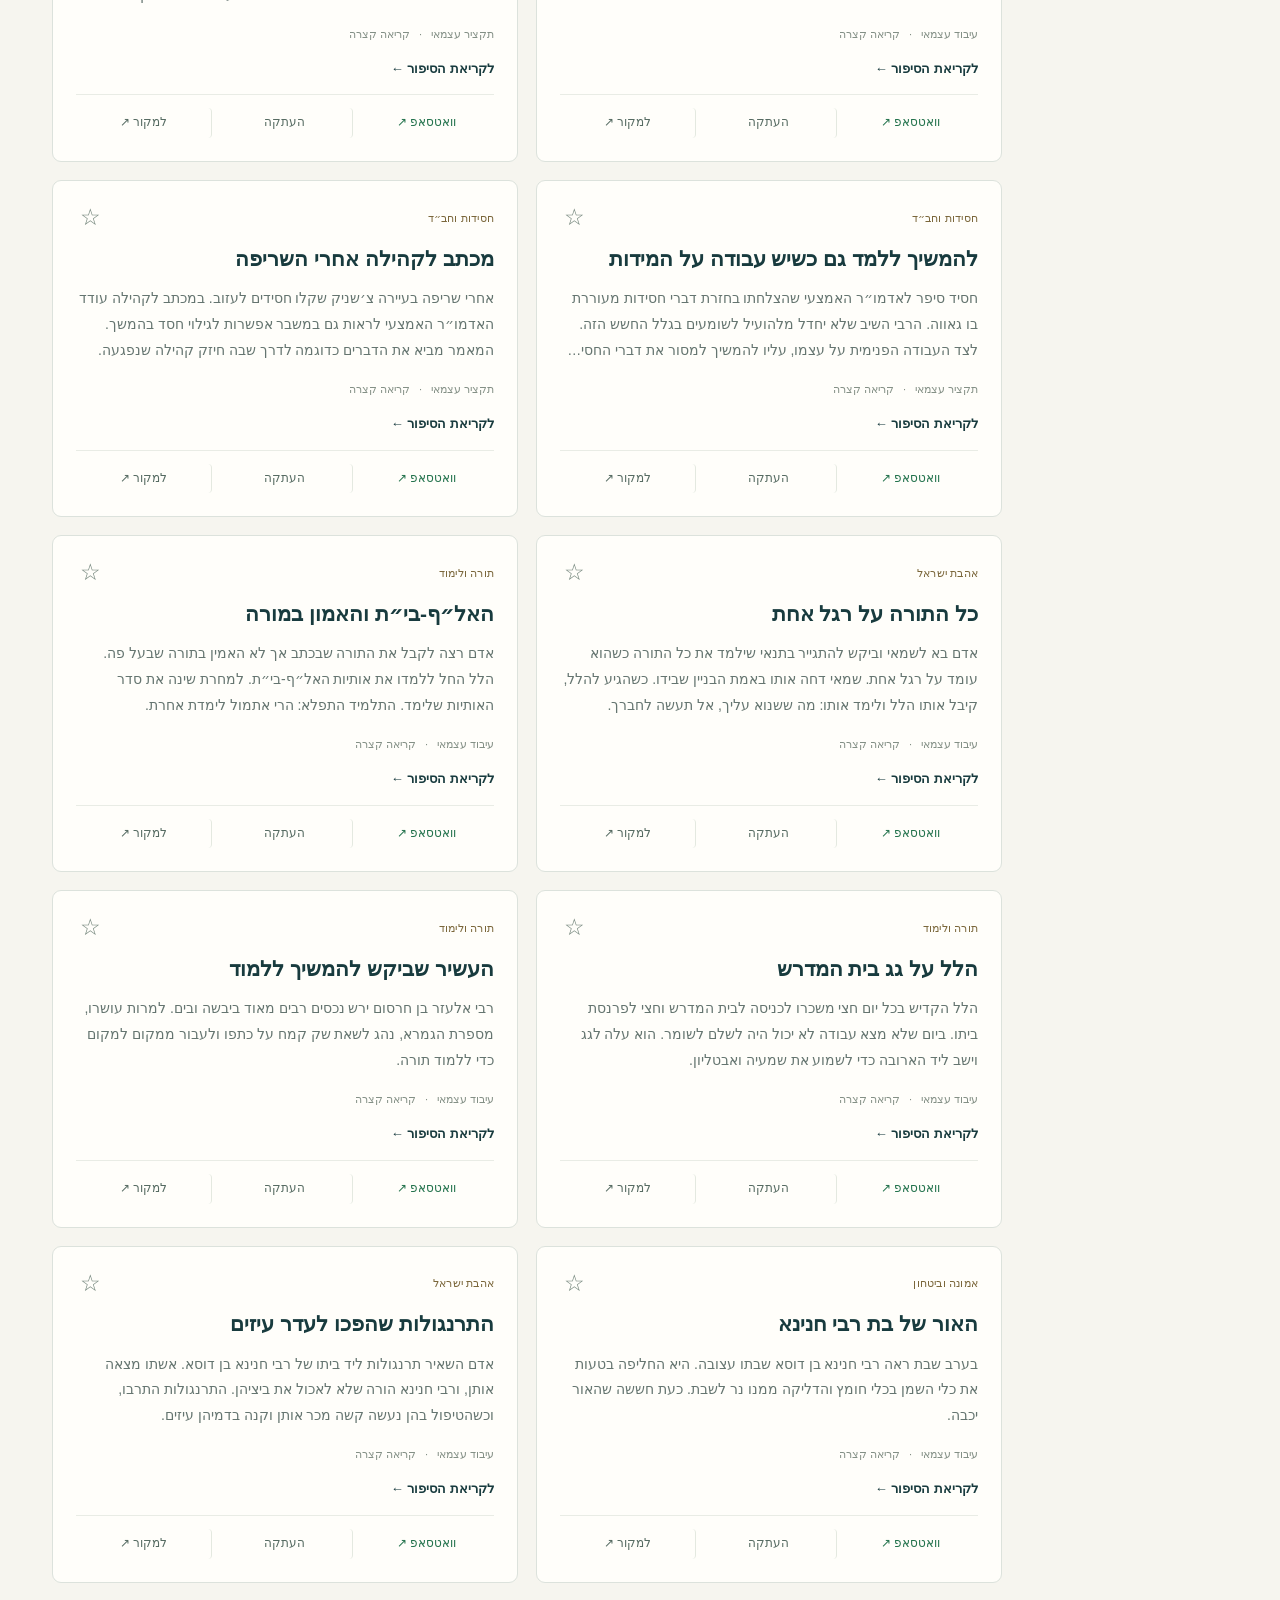
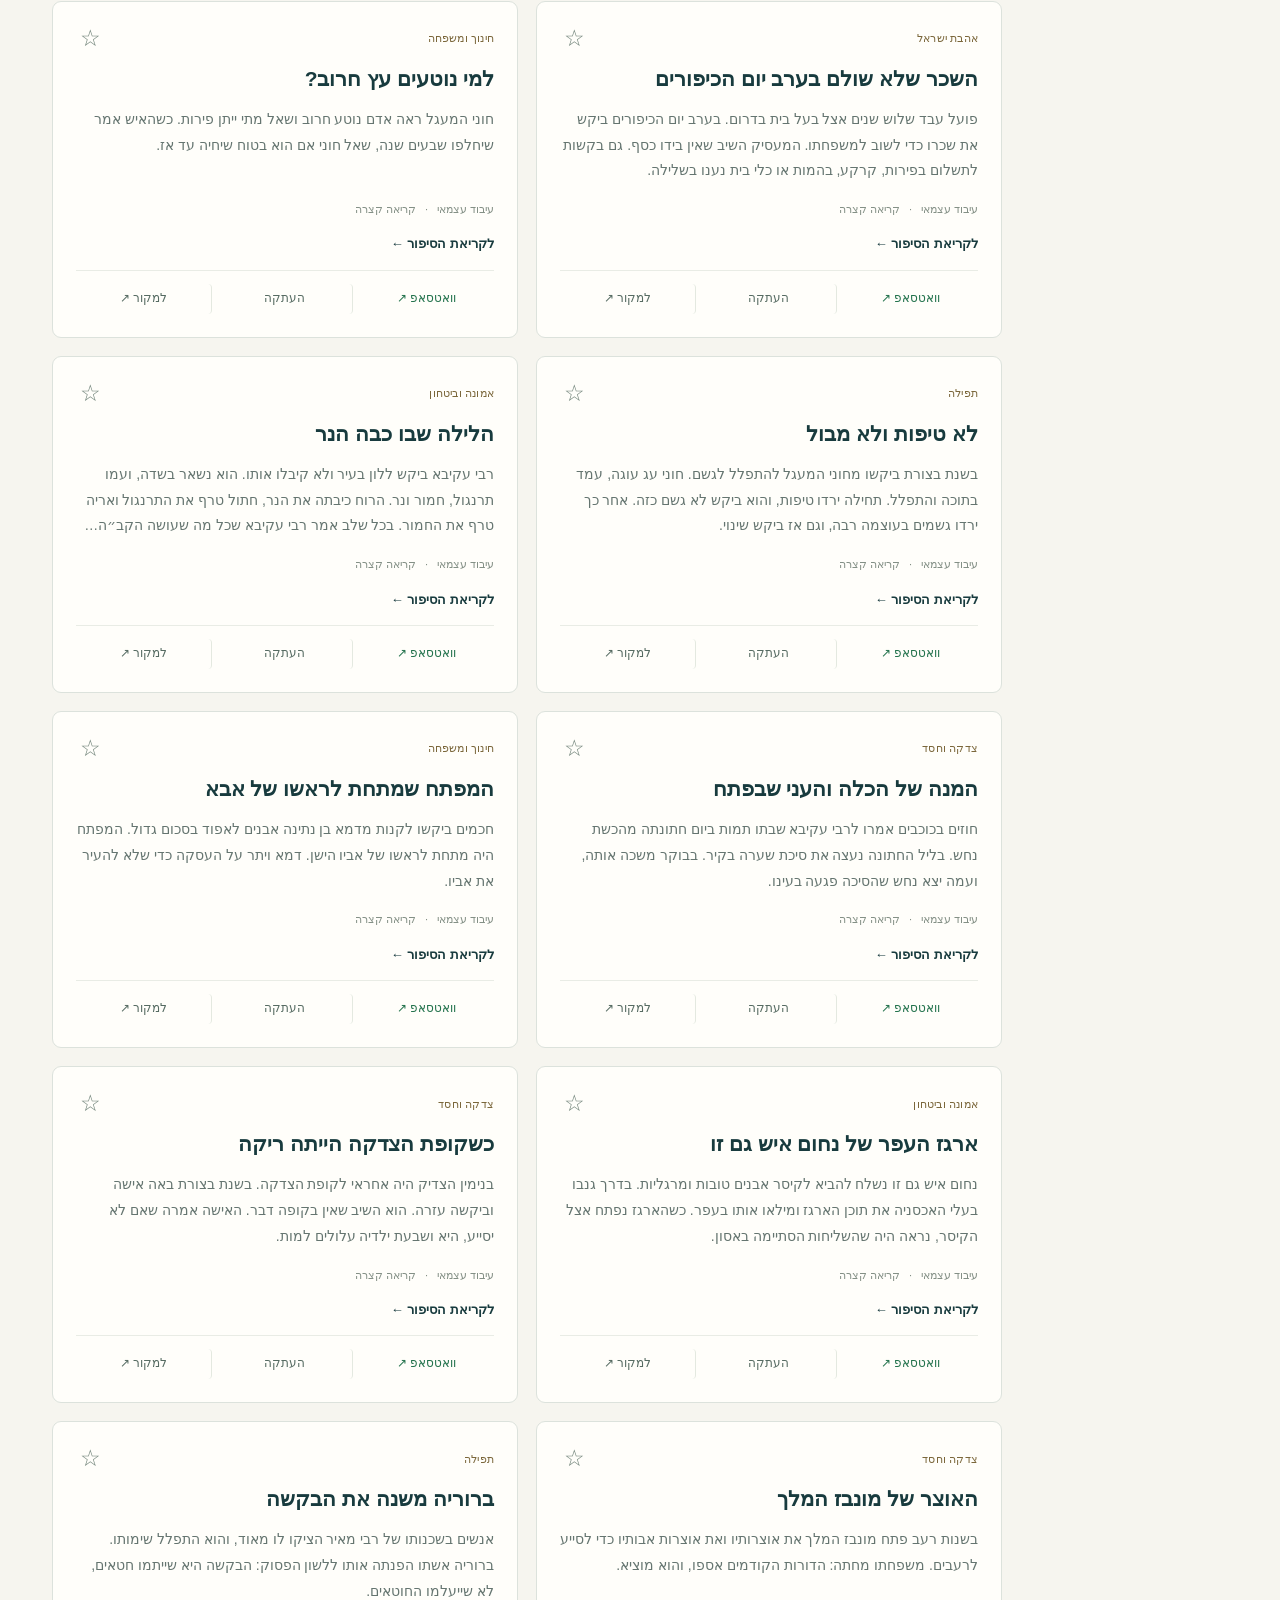
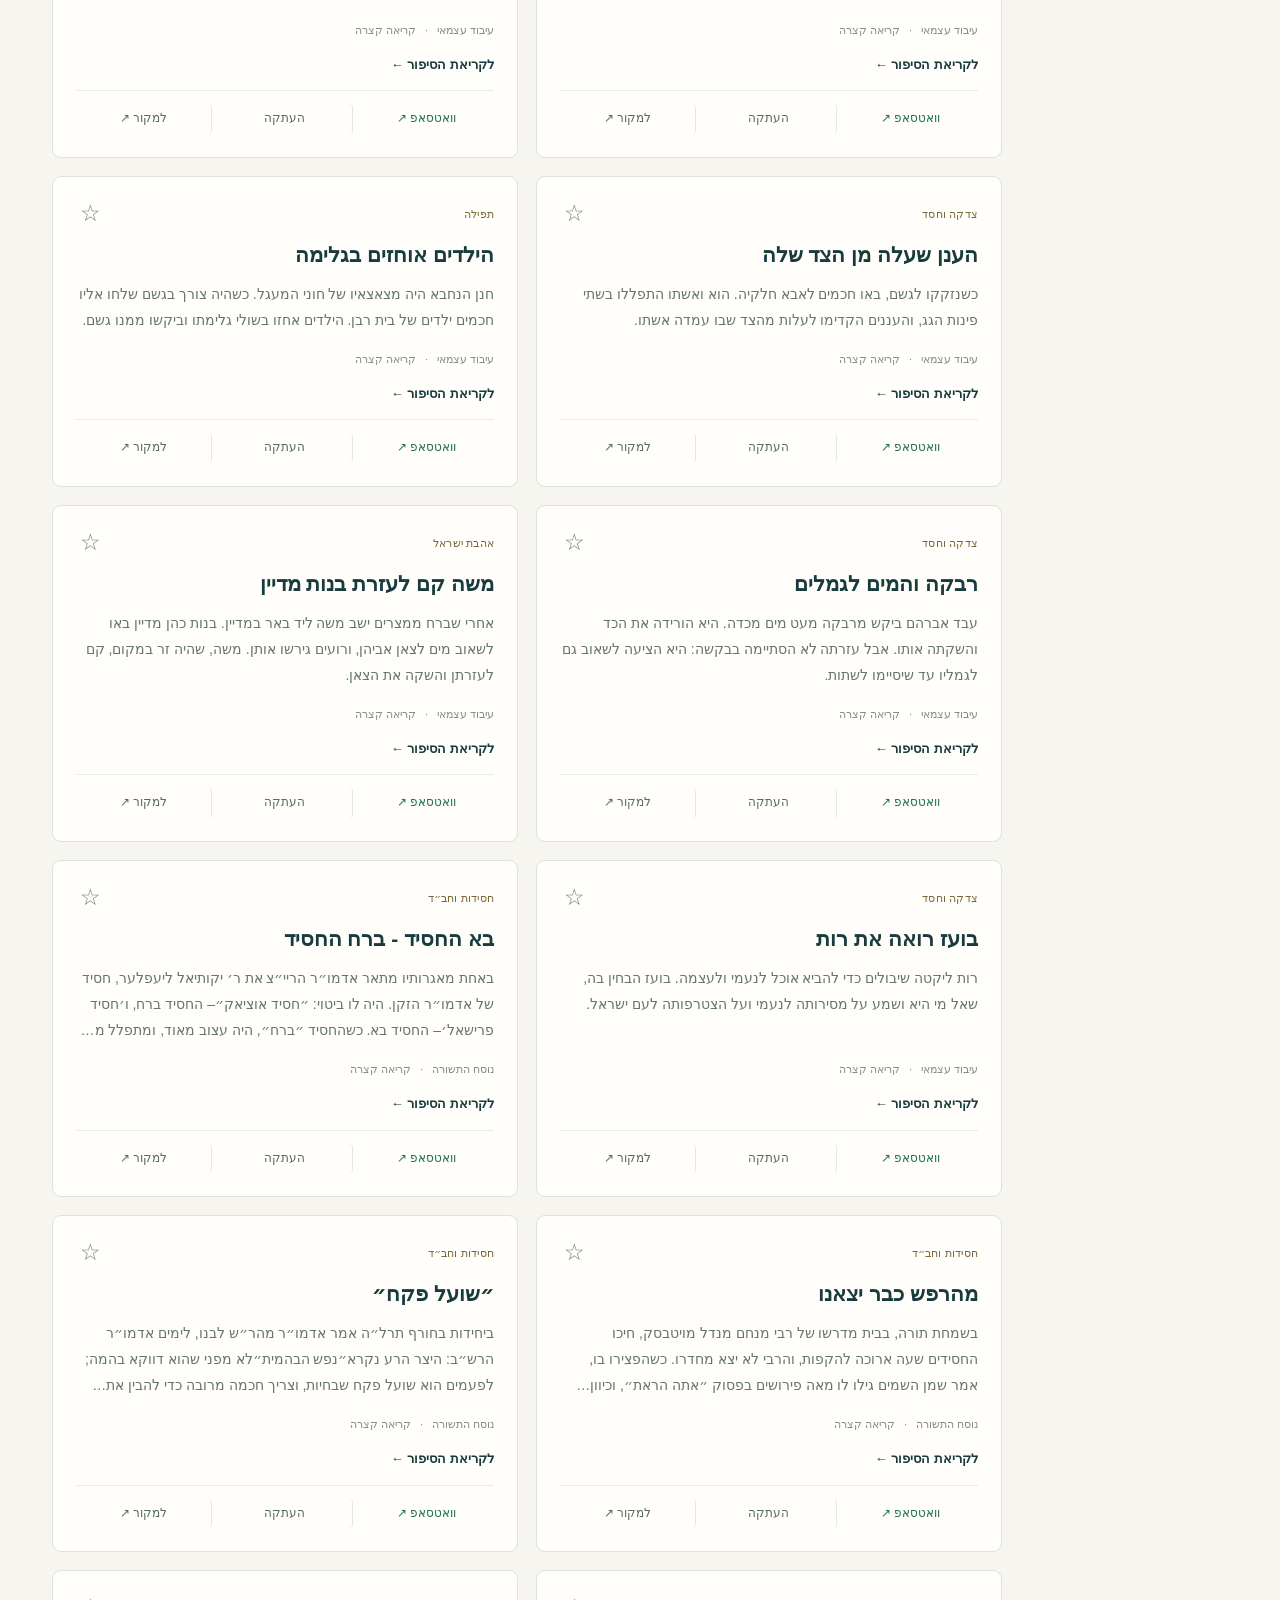
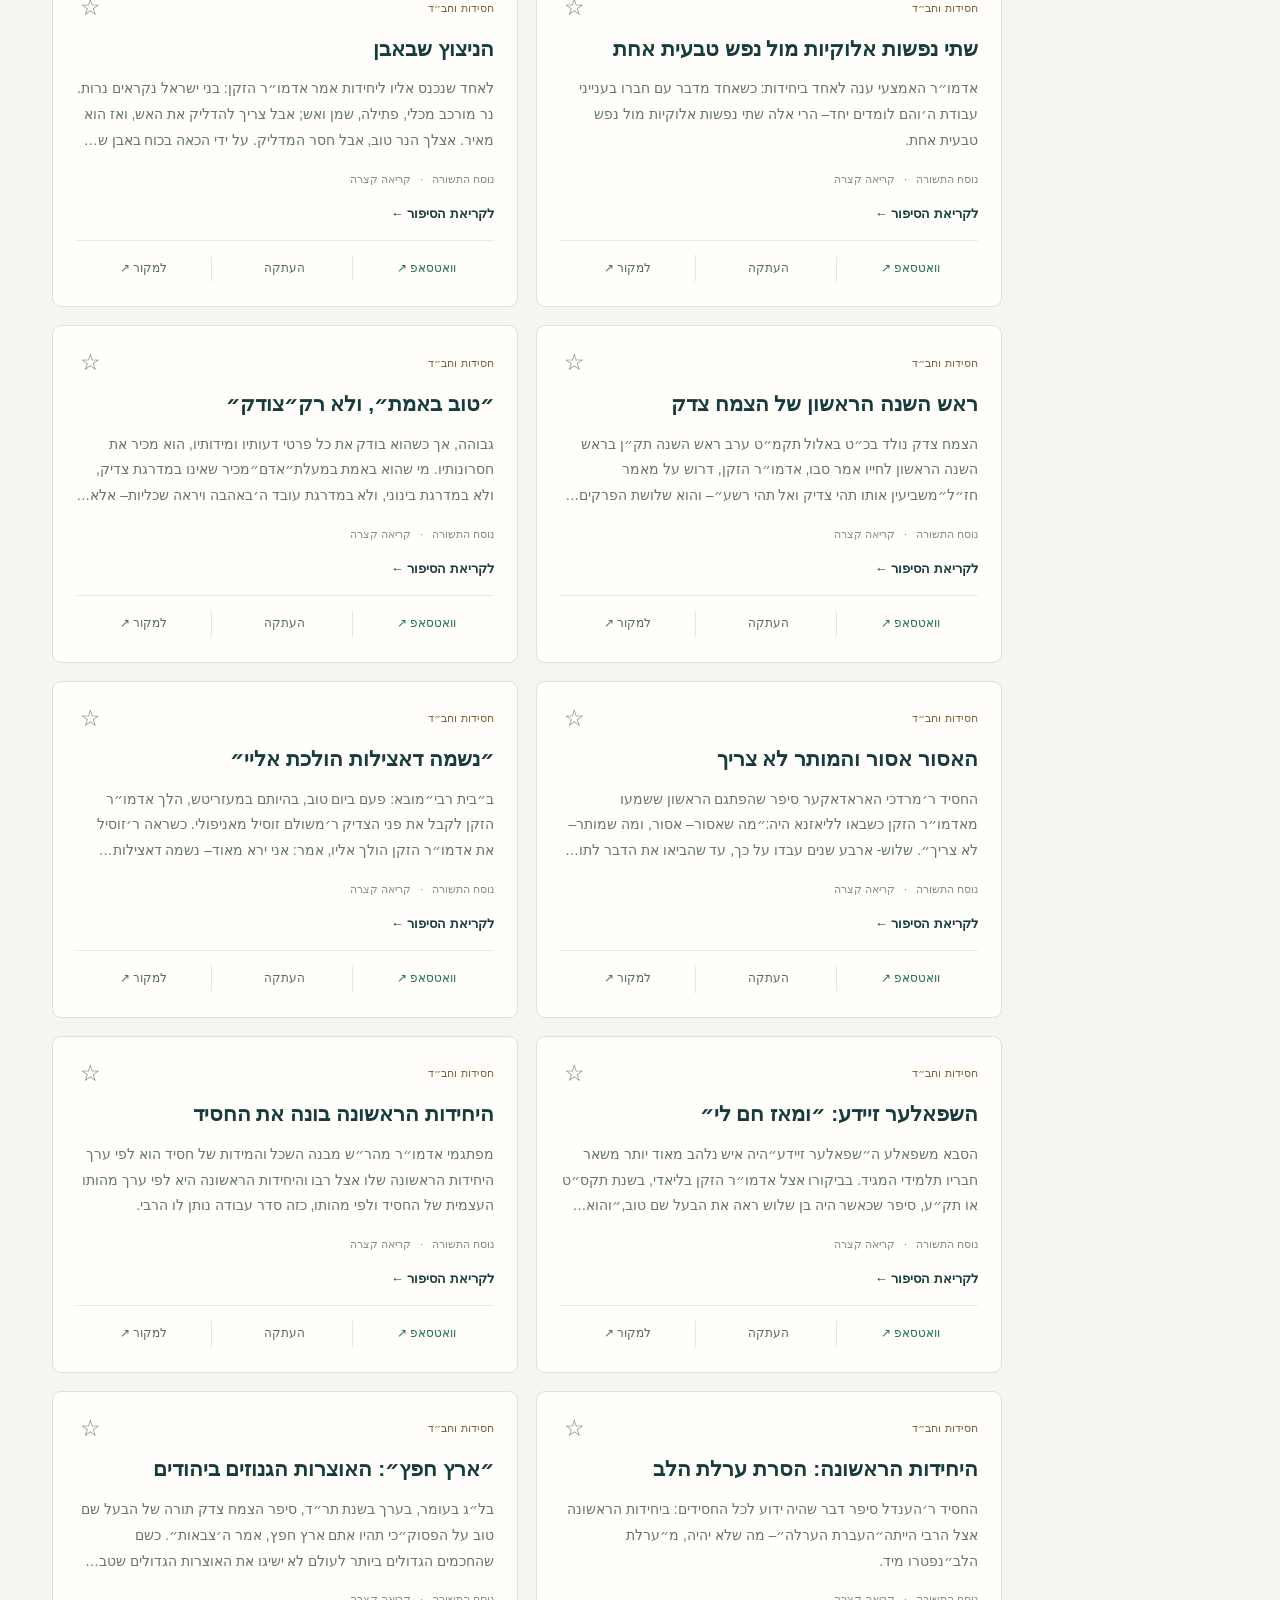
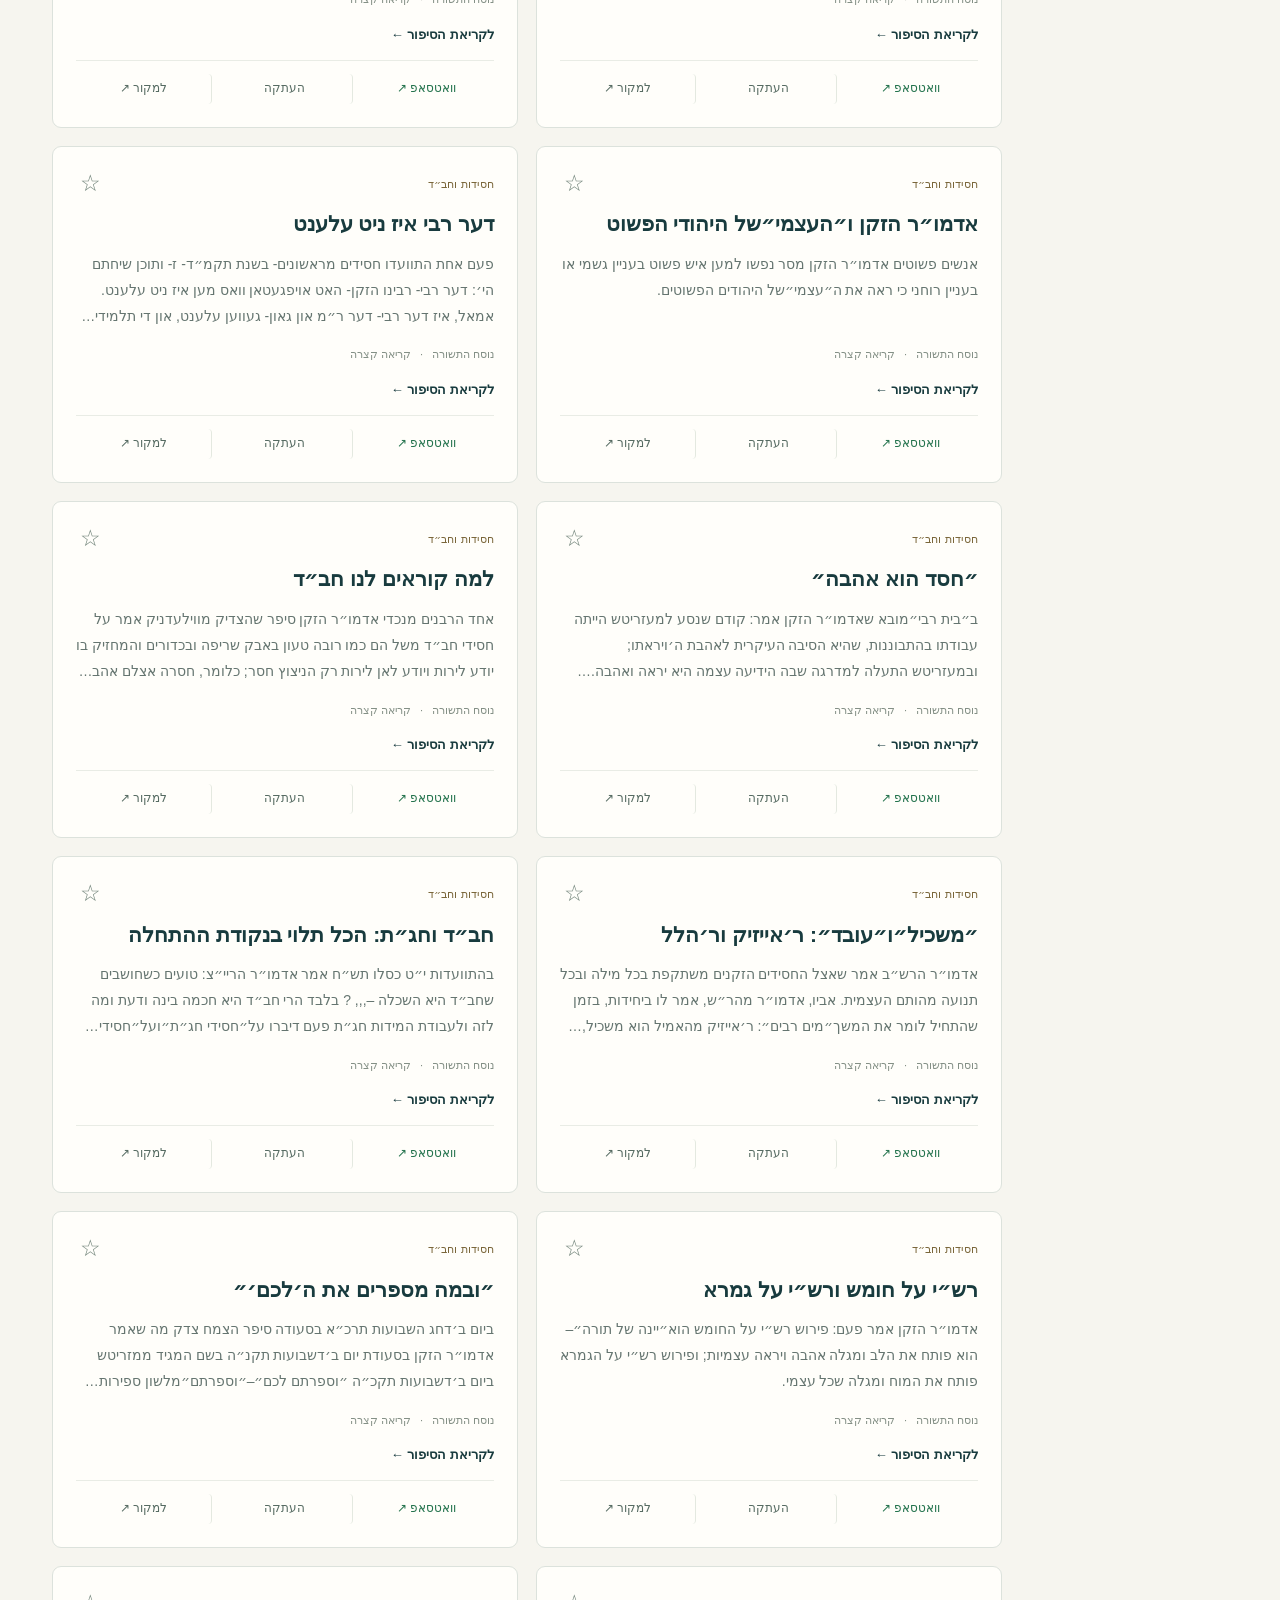
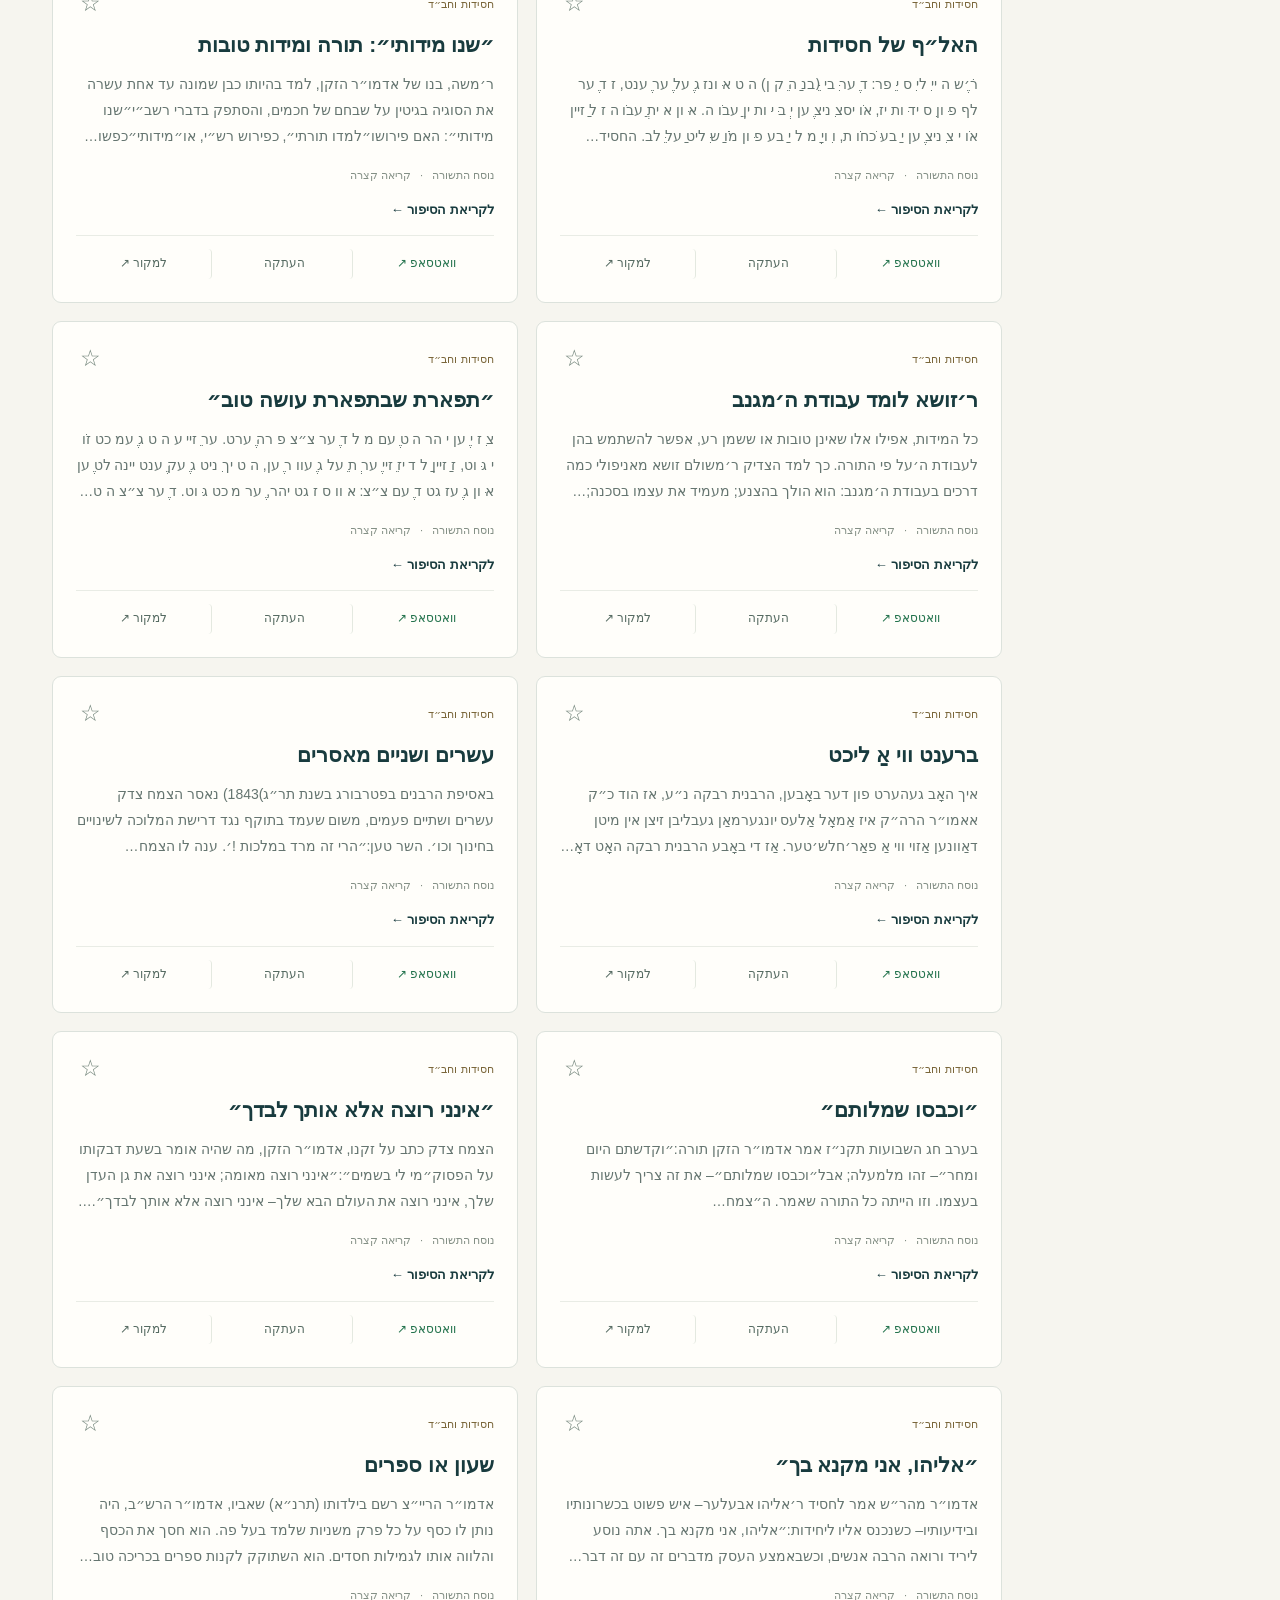
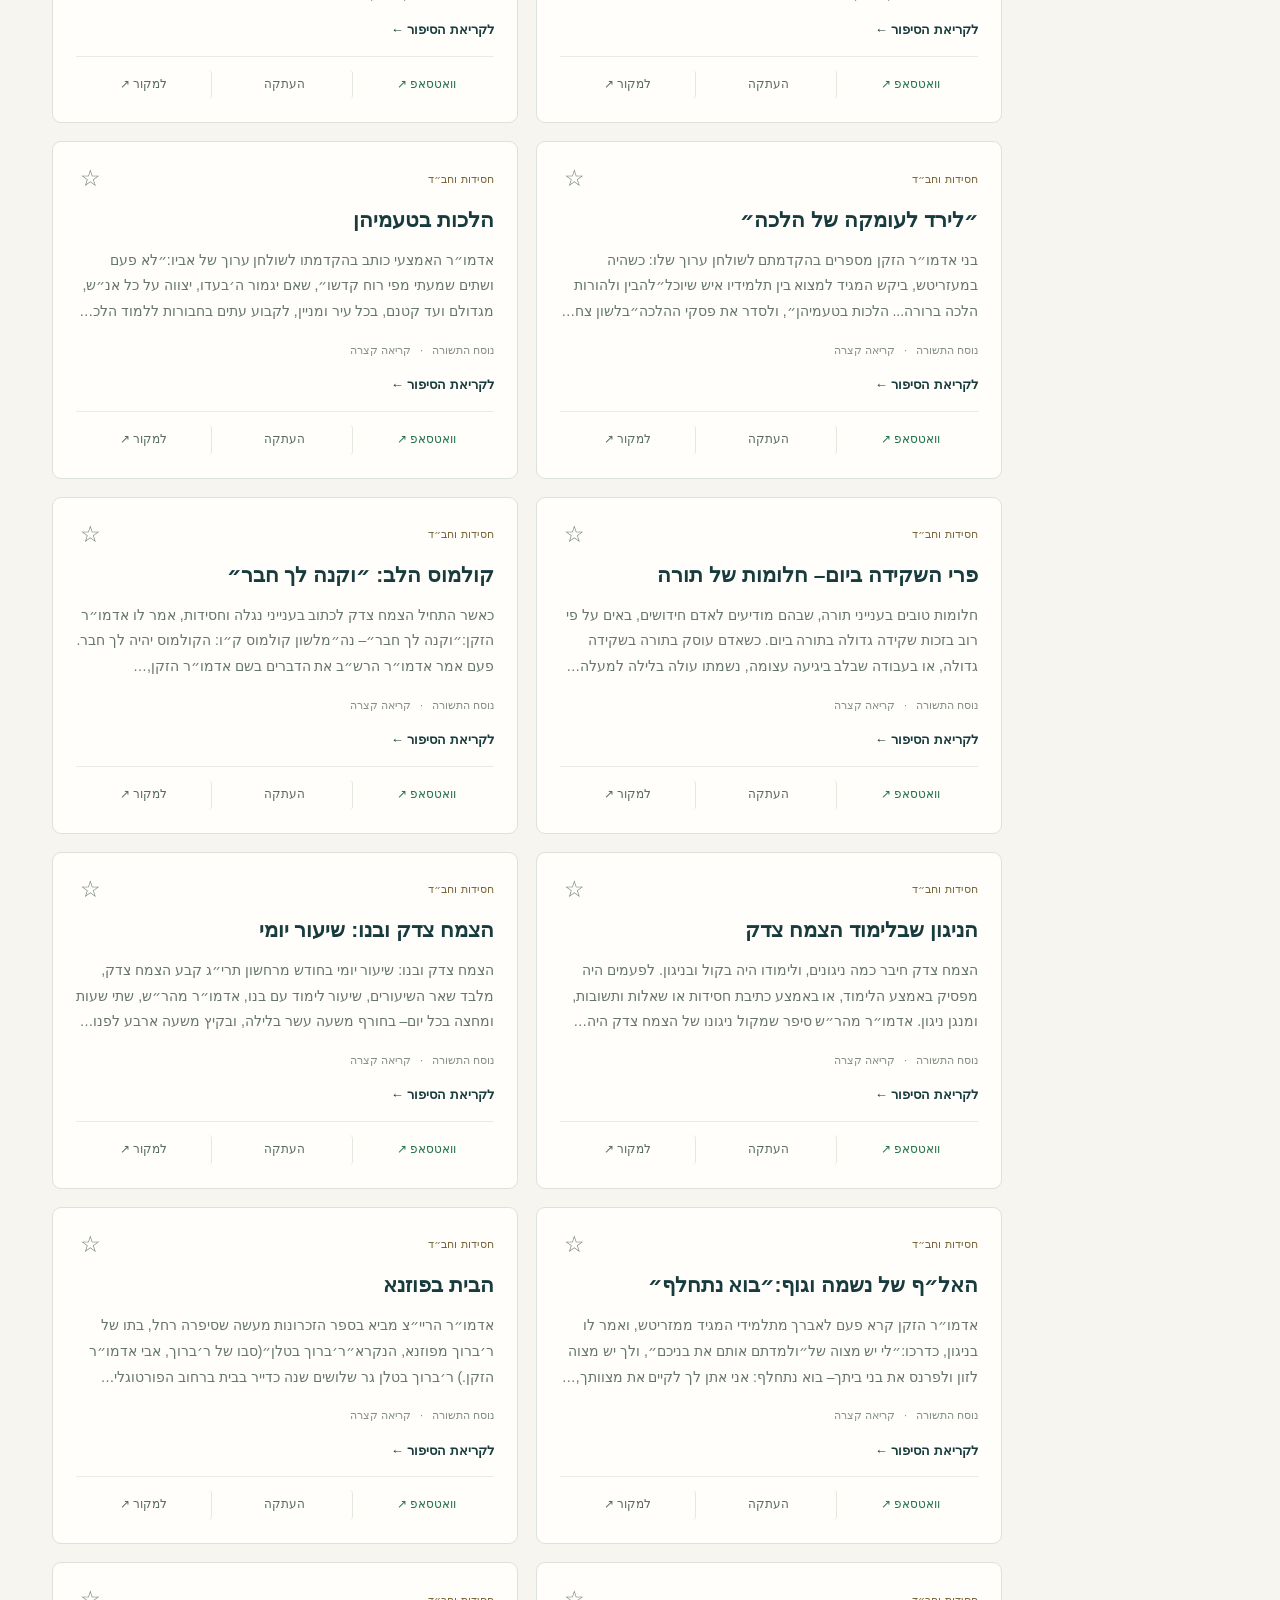
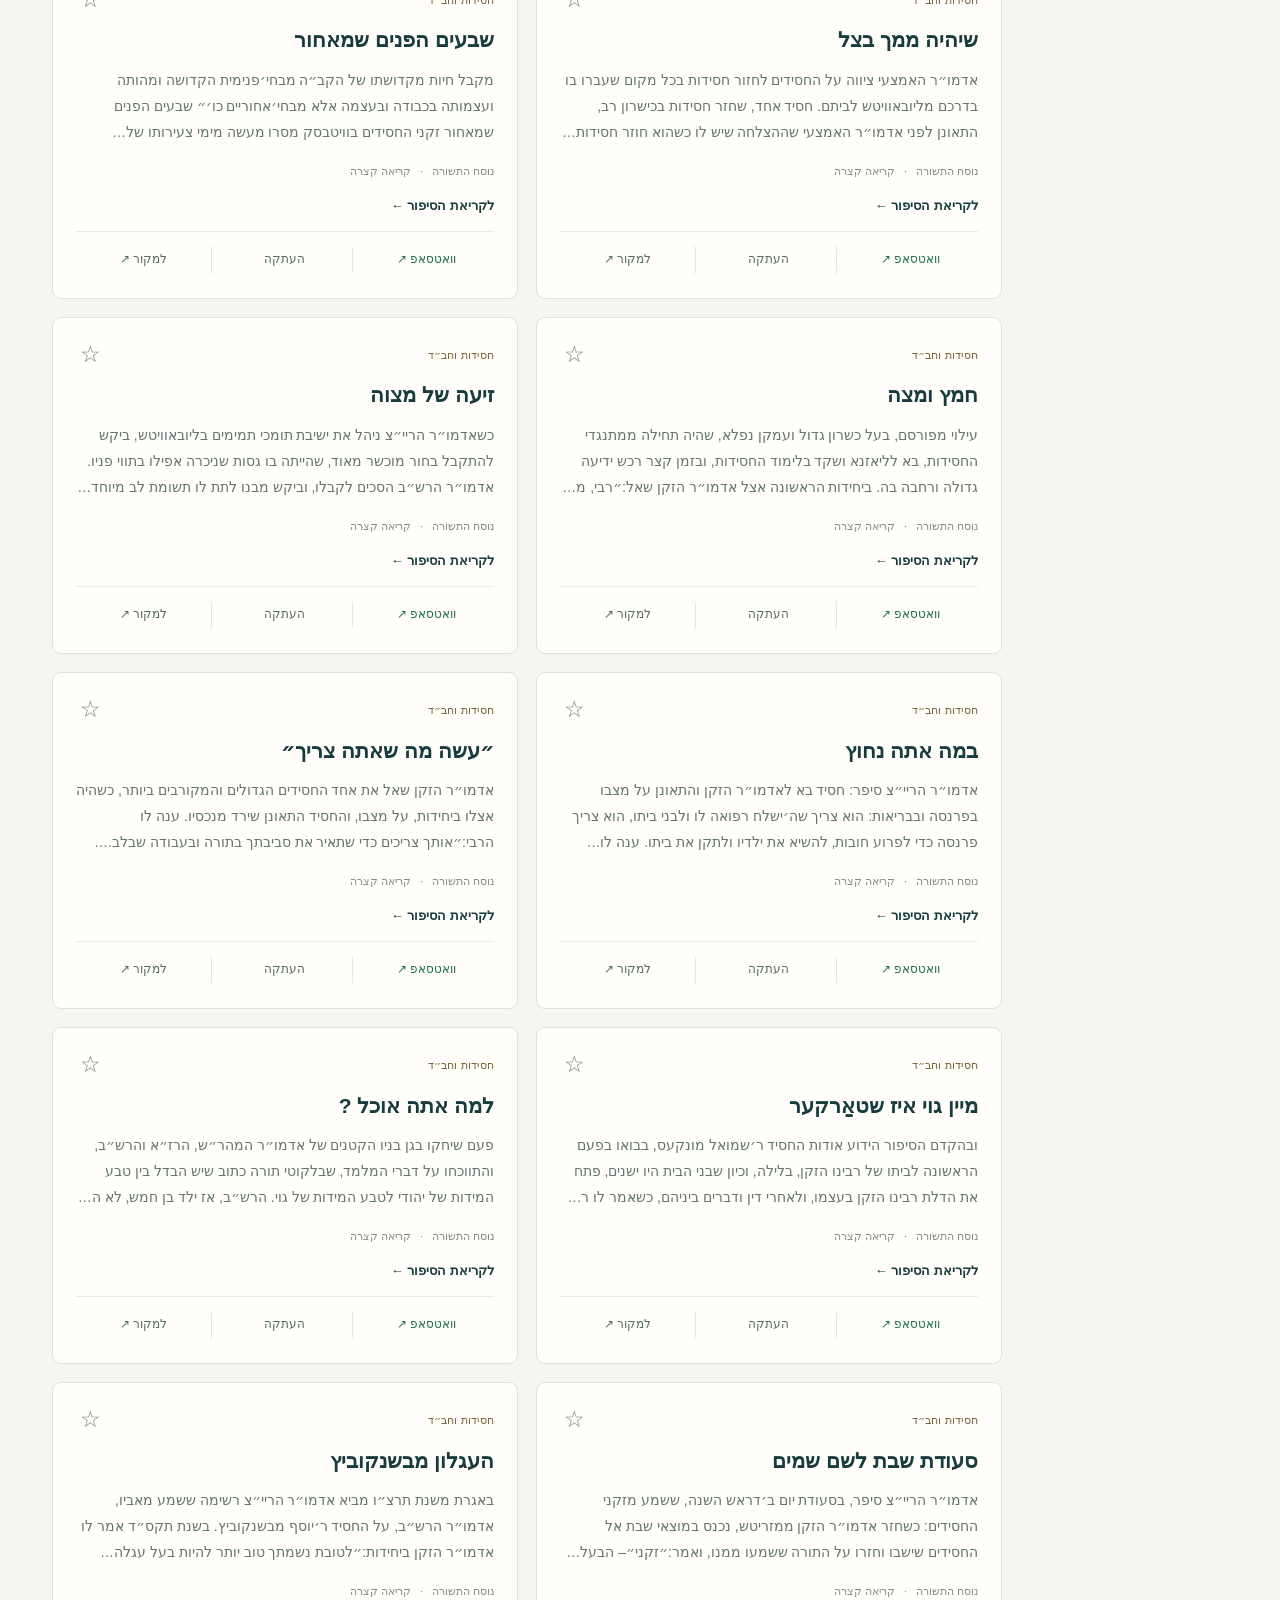
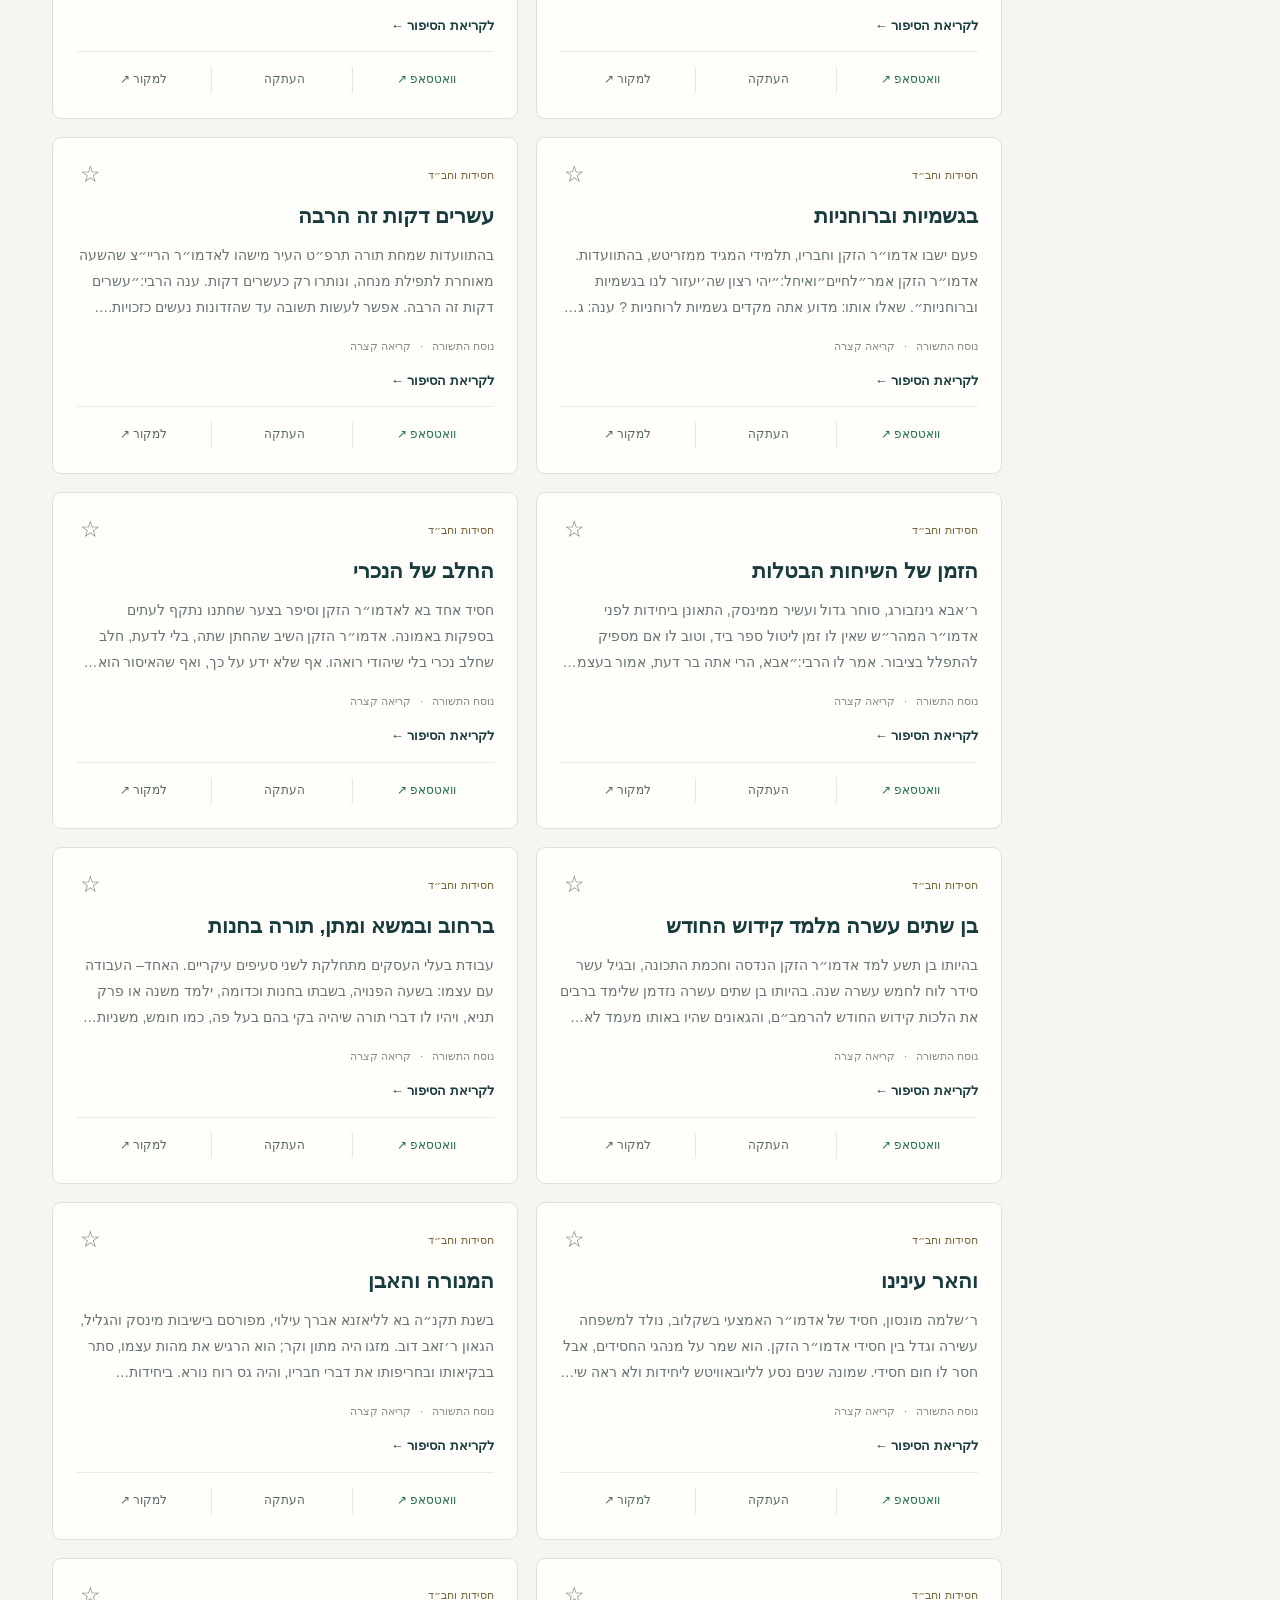
==== commit 7ebfddaa: "Add 85 deduped stories from full correspondence (70 tshura + 2 removed + 13 chat), sources attached" ====
--- a/index.html
+++ b/index.html
@@ -12,13 +12,13 @@
 <header class="top"><a class="brand" href="./"><span class="brand-icon" aria-hidden="true">▤</span> סיפורים לבית חב״ד</a><button id="saved" class="quiet" aria-pressed="false">השמורים שלי <span id="saved-count">0</span></button></header>
 <section class="hero"><div class="hero-inner"><div class="eyebrow">להתוועדות · לשיעור · לשולחן שבת</div><h1>סיפור טוב.<br><span>חיבור שנשאר.</span></h1><p>סיפורים שמקרבים לבבות, מעוררים מחשבה<br class="desktop-break"> ונותנים משהו לקחת הביתה.</p><div class="hero-bottom"><span id="total">טוענים את הספרייה…</span><button id="random" class="light-btn">בחרו לי סיפור <span aria-hidden="true">←</span></button></div></div><div class="book-art" aria-hidden="true"><div class="sun"></div><div class="book left"></div><div class="book right"></div><span>לכל מפגש<br>יש סיפור.</span></div></section>
 <main id="library"><section class="search-area"><label for="search">איזה סיפור מחפשים היום?</label><div class="search-wrap"><span aria-hidden="true">⌕</span><input id="search" type="search" placeholder="נושא, דמות או מילה מהסיפור…" autocomplete="off"><button id="clear-search" aria-label="ניקוי חיפוש" hidden>×</button></div></section>
-<div class="library-layout"><aside aria-label="קטגוריות סיפורים"><h2>לפי נושא</h2><nav id="categories" aria-label="בחירת קטגוריה"></nav></aside><section class="results" aria-labelledby="result-heading"><div class="results-head"><h2 id="result-heading">כל הסיפורים</h2><span id="count" role="status" aria-live="polite"></span></div><p class="editorial">הסיפורים מסומנים כעיבוד, כתקציר עצמאי או כנוסח שהועבר מהתשורה, ולא כציטוט מהמקור. בכל סיפור תמצאו קישור למקור לקריאה ולהשוואה.</p><div id="stories" class="grid"><p>טוענים סיפורים…</p></div><div id="empty" hidden><h3>לא מצאנו סיפור מתאים</h3><p>נסו מילה אחרת או חזרו לכל הספרייה.</p><button class="primary" id="reset">הצגת כל הסיפורים</button></div></section></div>
+<div class="library-layout"><aside aria-label="קטגוריות סיפורים"><h2>לפי נושא</h2><nav id="categories" aria-label="בחירת קטגוריה"></nav></aside><section class="results" aria-labelledby="result-heading"><div class="results-head"><h2 id="result-heading">כל הסיפורים</h2><span id="count" role="status" aria-live="polite"></span></div><p class="editorial">הסיפורים מסומנים כעיבוד, כתקציר עצמאי, כנוסח שהועבר מהתשורה או כנוסח שהובא בהתכתבות מהמקור, ולא כציטוט מהמקור. בכל סיפור תמצאו קישור למקור לקריאה ולהשוואה.</p><div id="stories" class="grid"><p>טוענים סיפורים…</p></div><div id="empty" hidden><h3>לא מצאנו סיפור מתאים</h3><p>נסו מילה אחרת או חזרו לכל הספרייה.</p><button class="primary" id="reset">הצגת כל הסיפורים</button></div></section></div>
 <section class="about"><span class="about-mark" aria-hidden="true">✧</span><div><h2>מספרים, ושומרים על המקור.</h2><p>ספרייה לבית חב״ד ולכל מי שרוצה להעביר סיפור הלאה. עיבודים לסיפורי המקורות ותקצירים קצרים לסיפורים מוגנים, עם ייחוס וקישור לקריאה במקור. נקודות המחשבה הן הצעות עריכה, לא חלק מהמקור.</p><p>העתקה כוללת את הסיפור, הייחוס וקישור המקור. שיתוף בוואטסאפ שולח קישור לסיפור ולמקור. לא נשלחת הודעה בלי שבוחרים איש קשר ושולחים בעצמכם.</p><details><summary>מה קרה למקבץ סיפורי השמחה הקודם?</summary><p>40 הרשומות הקודמות נשמרו בגיבוי. רשומות עם ייחוס חסר או כללי לא הועברו אוטומטית לספרייה המאומתת. סיפורים שנמצאו להם מקורות מתאימים נכתבו מחדש כעיבודים או כתקצירים מסומנים.</p></details></div></section>
 </main>
 <footer>סיפורים לבית חב״ד · פתוח לקריאה, בלי הרשמה ובלי תשלום<br><small>השמורים נשמרים רק בדפדפן הזה. לכתבות המקושרות זכויות משלהן; קישור אינו רשות להעתיק את נוסחן המלא.</small></footer>
 <dialog id="reader" aria-labelledby="story-title"><div class="reader-top"><span>סיפורים לבית חב״ד</span><button id="close-reader" aria-label="סגירת הסיפור">×</button></div><div id="reader-content"></div></dialog>
 <div id="toast" role="status" aria-live="polite"></div>
 <noscript><p class="noscript">כדי לחפש ולשתף סיפורים יש להפעיל JavaScript בדפדפן.</p></noscript>
-<script src="catalog-data.js"></script><script src="app.js"></script>
+<script src="catalog-data.js?v=20261109-history"></script><script src="app.js?v=20261109-history"></script>
 <!-- Cloudflare Web Analytics --><script defer src="https://static.cloudflareinsights.com/beacon.min.js" data-cf-beacon='{"token":"8d7ac41306b44802b1cb639770fd8f82"}'></script><!-- End Cloudflare Web Analytics -->
 </body></html>
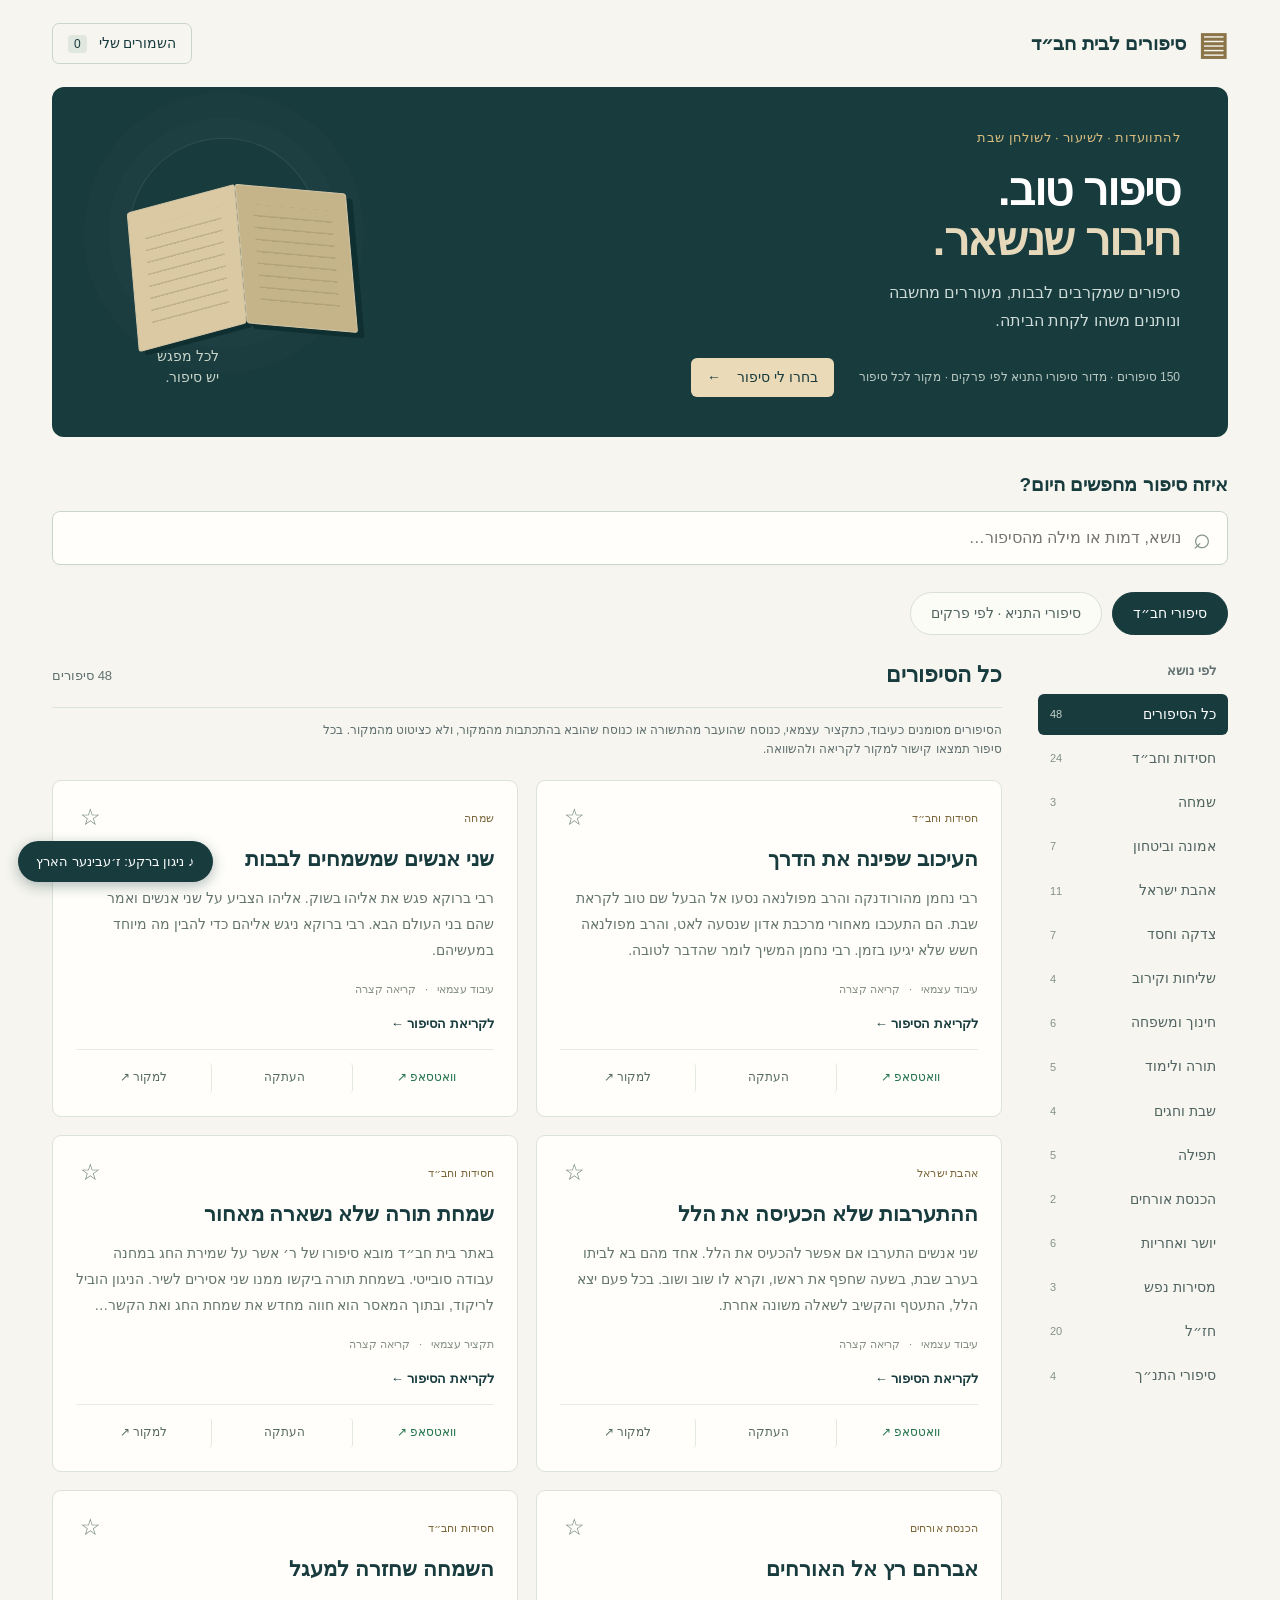
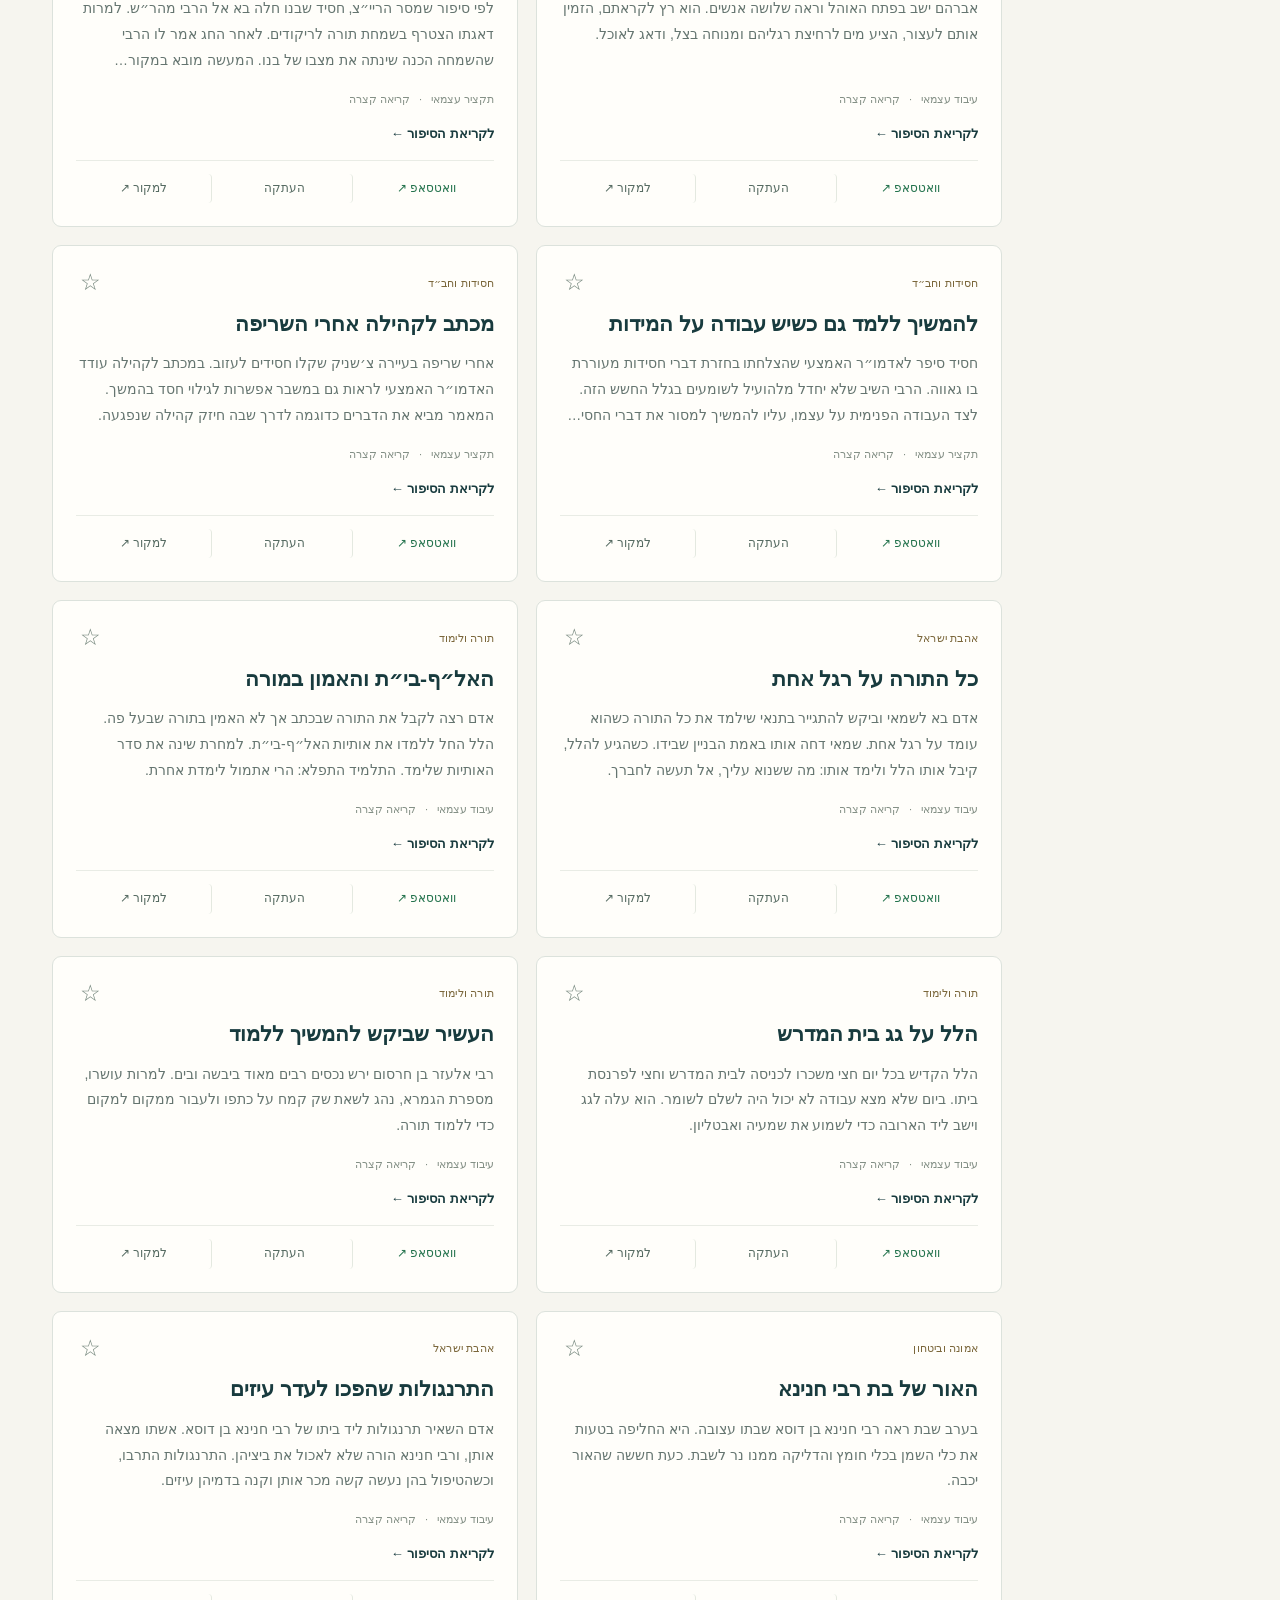
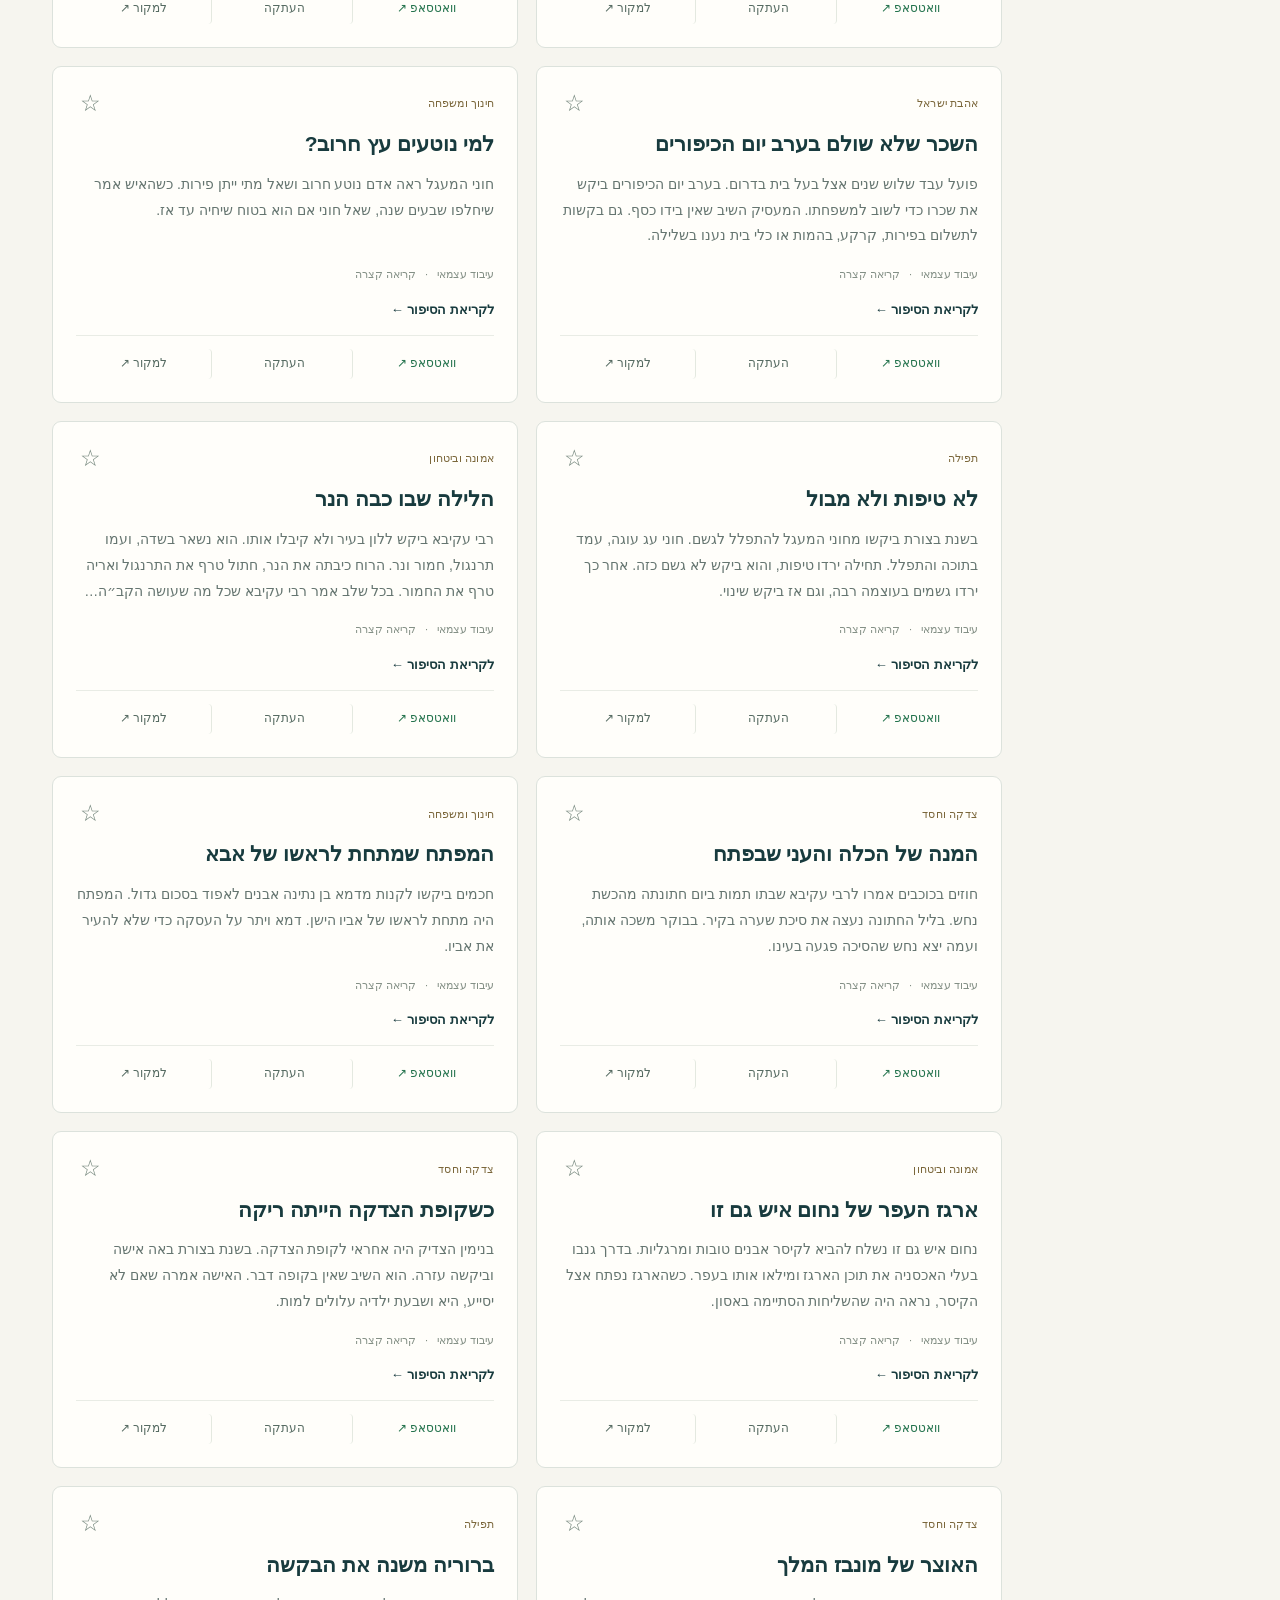
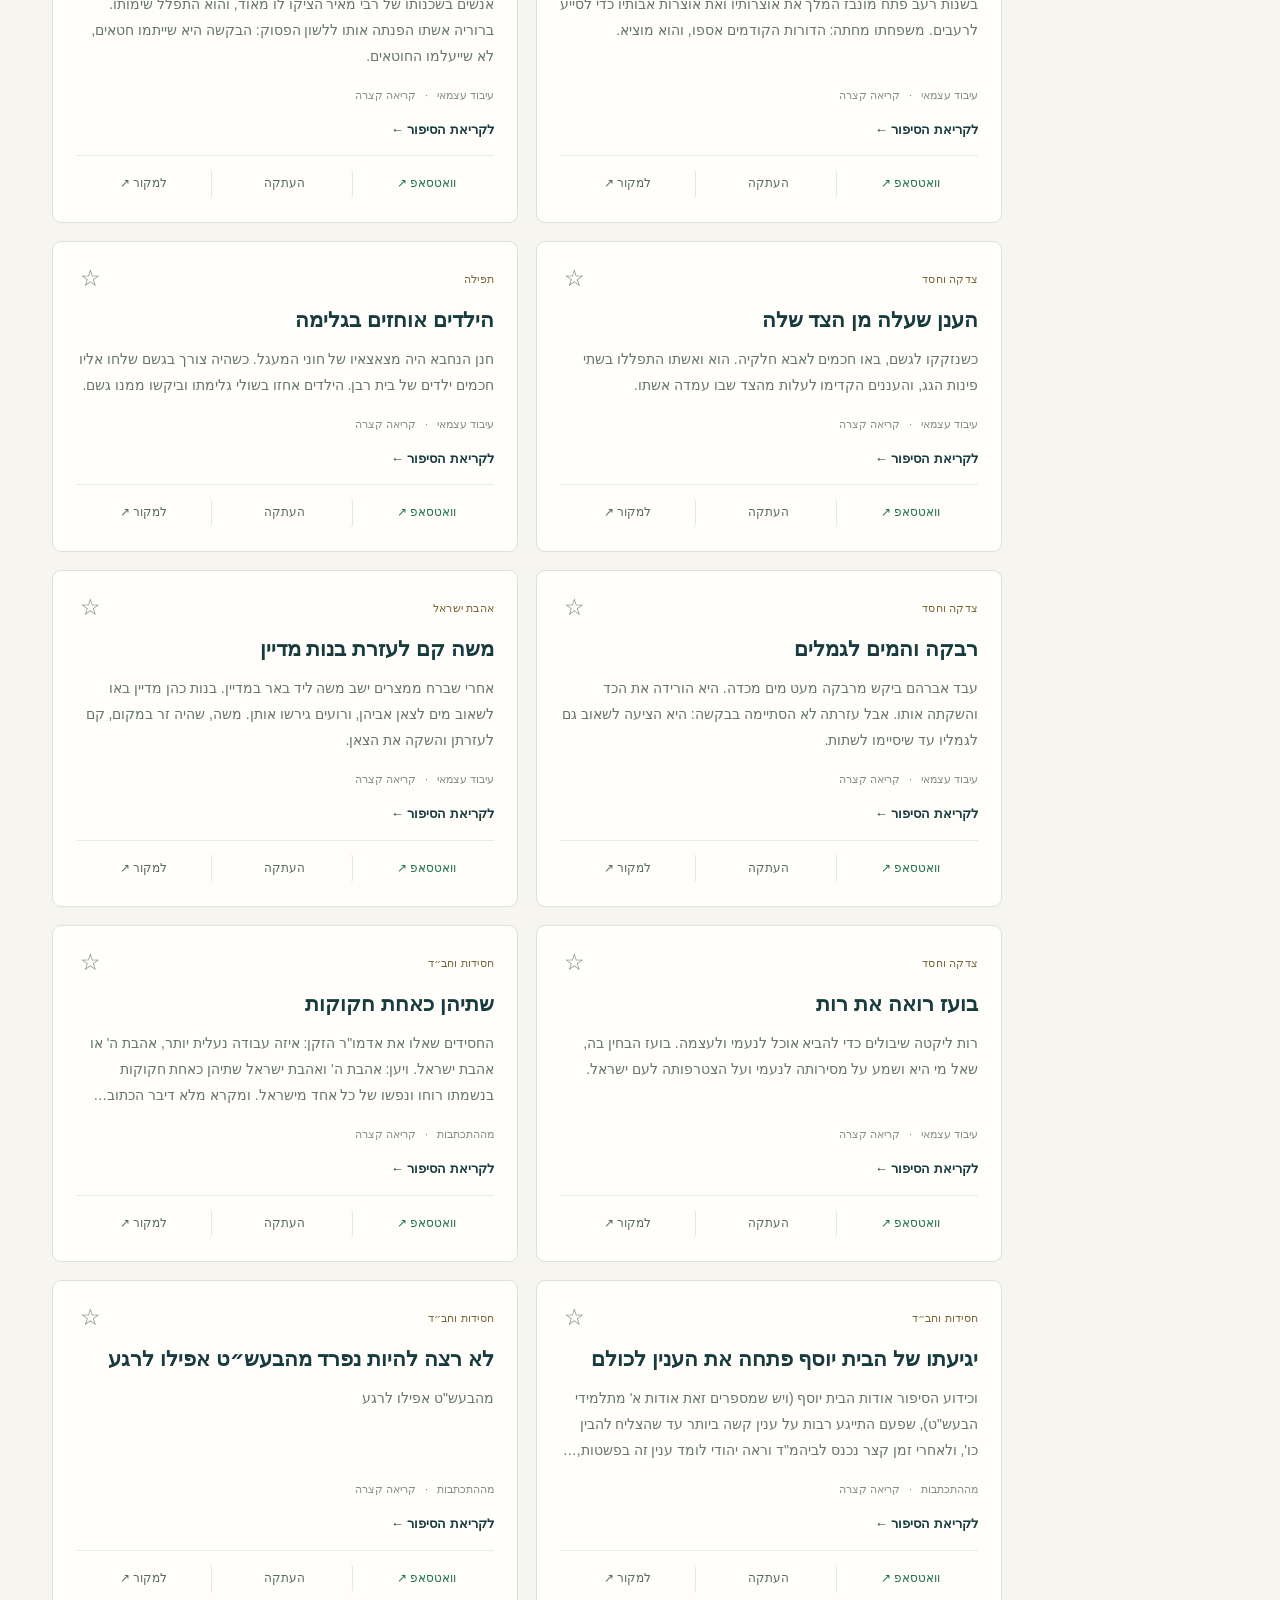
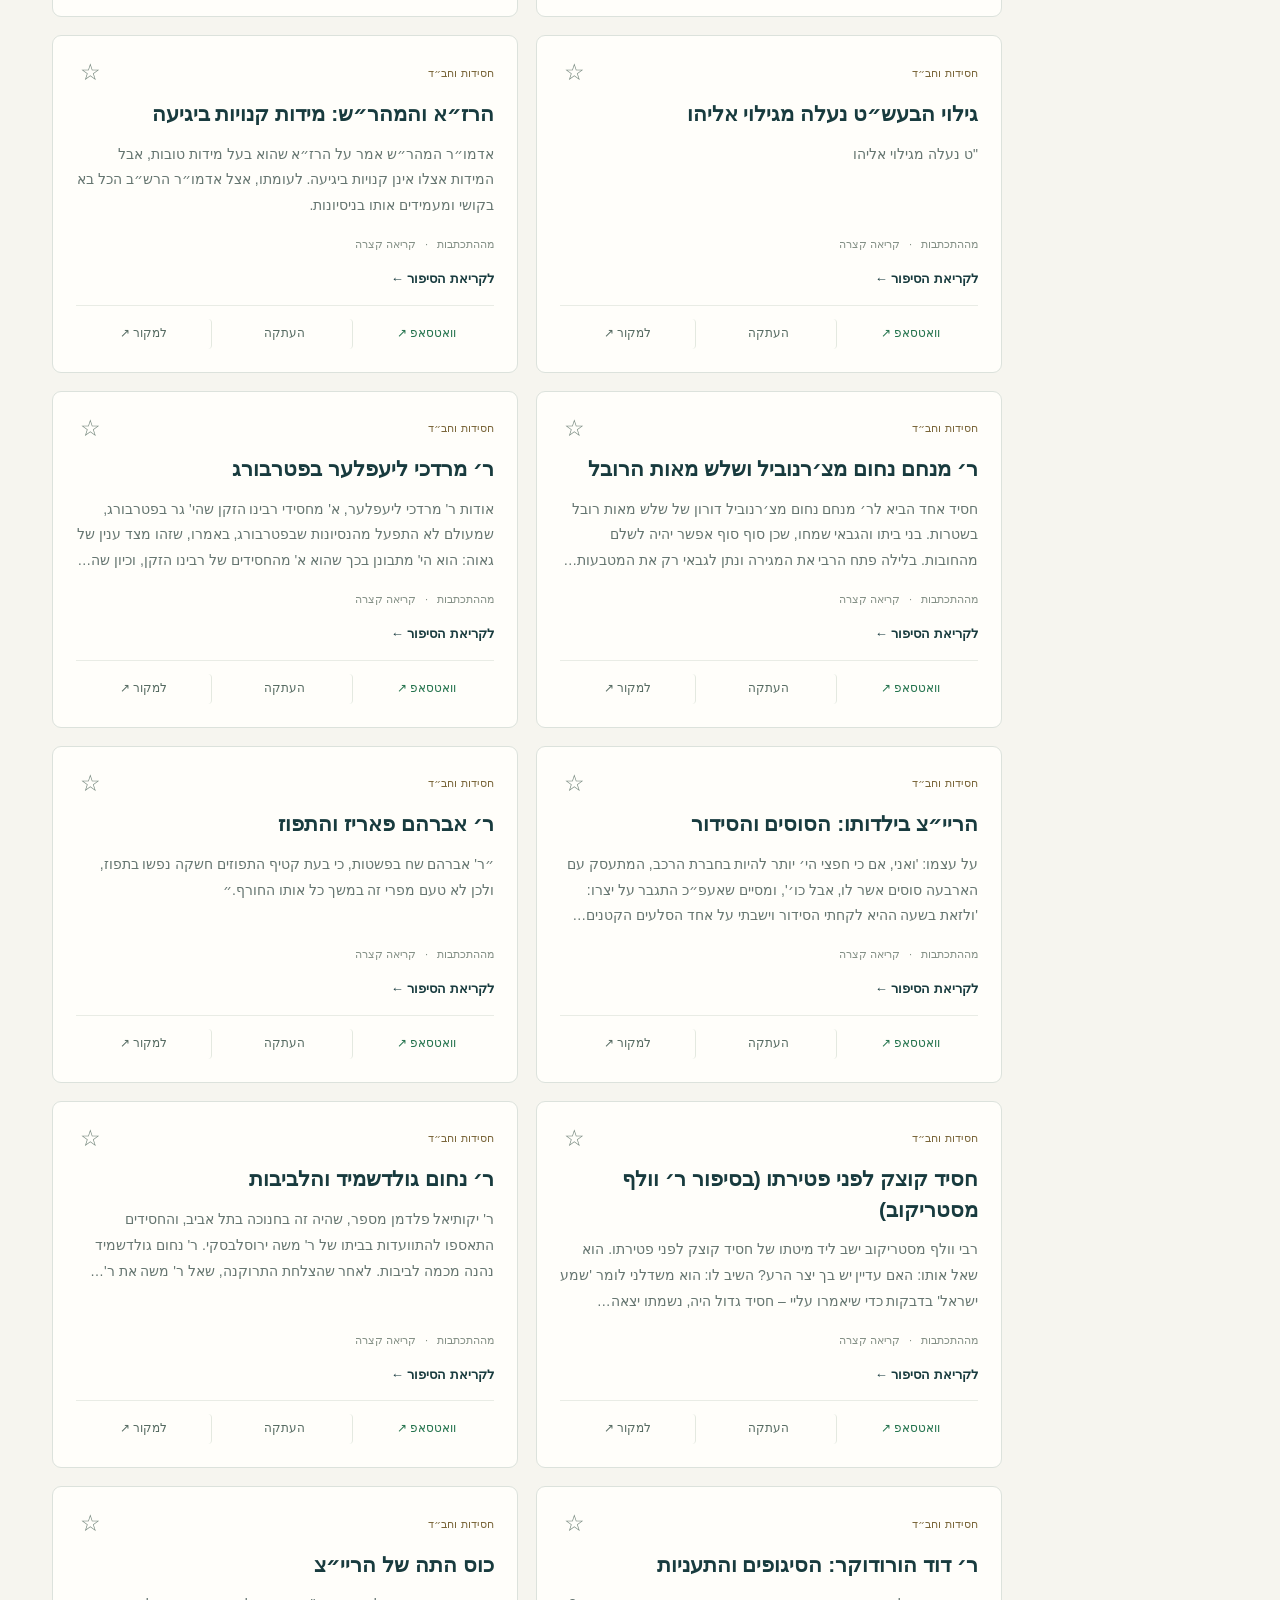
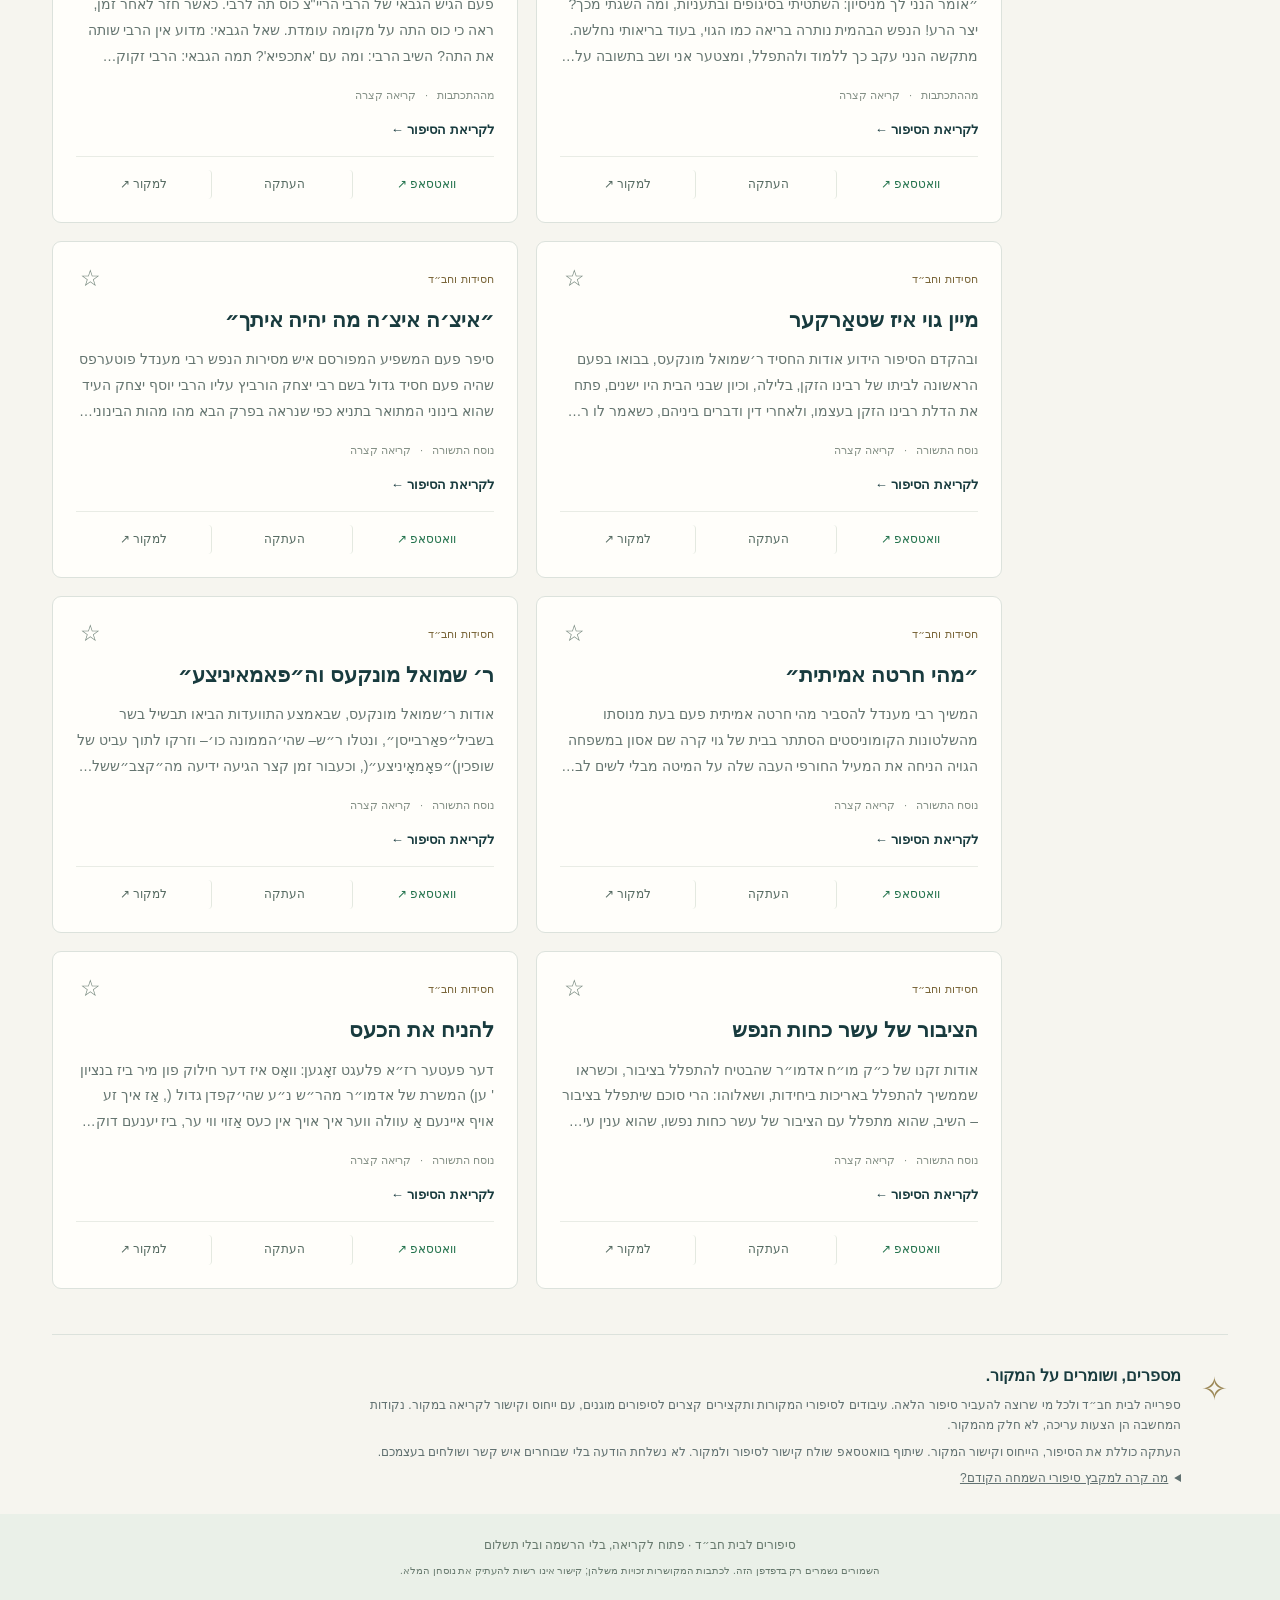
==== commit 0817b97c: "Add Tanya-stories section (56 chapters, 102 stories) merged with tshura texts; background niggun pla" ====
--- a/index.html
+++ b/index.html
@@ -12,13 +12,16 @@
 <header class="top"><a class="brand" href="./"><span class="brand-icon" aria-hidden="true">▤</span> סיפורים לבית חב״ד</a><button id="saved" class="quiet" aria-pressed="false">השמורים שלי <span id="saved-count">0</span></button></header>
 <section class="hero"><div class="hero-inner"><div class="eyebrow">להתוועדות · לשיעור · לשולחן שבת</div><h1>סיפור טוב.<br><span>חיבור שנשאר.</span></h1><p>סיפורים שמקרבים לבבות, מעוררים מחשבה<br class="desktop-break"> ונותנים משהו לקחת הביתה.</p><div class="hero-bottom"><span id="total">טוענים את הספרייה…</span><button id="random" class="light-btn">בחרו לי סיפור <span aria-hidden="true">←</span></button></div></div><div class="book-art" aria-hidden="true"><div class="sun"></div><div class="book left"></div><div class="book right"></div><span>לכל מפגש<br>יש סיפור.</span></div></section>
 <main id="library"><section class="search-area"><label for="search">איזה סיפור מחפשים היום?</label><div class="search-wrap"><span aria-hidden="true">⌕</span><input id="search" type="search" placeholder="נושא, דמות או מילה מהסיפור…" autocomplete="off"><button id="clear-search" aria-label="ניקוי חיפוש" hidden>×</button></div></section>
-<div class="library-layout"><aside aria-label="קטגוריות סיפורים"><h2>לפי נושא</h2><nav id="categories" aria-label="בחירת קטגוריה"></nav></aside><section class="results" aria-labelledby="result-heading"><div class="results-head"><h2 id="result-heading">כל הסיפורים</h2><span id="count" role="status" aria-live="polite"></span></div><p class="editorial">הסיפורים מסומנים כעיבוד, כתקציר עצמאי, כנוסח שהועבר מהתשורה או כנוסח שהובא בהתכתבות מהמקור, ולא כציטוט מהמקור. בכל סיפור תמצאו קישור למקור לקריאה ולהשוואה.</p><div id="stories" class="grid"><p>טוענים סיפורים…</p></div><div id="empty" hidden><h3>לא מצאנו סיפור מתאים</h3><p>נסו מילה אחרת או חזרו לכל הספרייה.</p><button class="primary" id="reset">הצגת כל הסיפורים</button></div></section></div>
+<nav class="section-tabs" aria-label="מדורי הספרייה"><button class="section-tab active" data-section="chabad" aria-pressed="true">סיפורי חב״ד</button><button class="section-tab" data-section="tanya" aria-pressed="false">סיפורי התניא · לפי פרקים</button></nav>
+<div class="library-layout"><aside aria-label="קטגוריות סיפורים"><h2 id="categories-title">לפי נושא</h2><nav id="categories" aria-label="בחירת קטגוריה"></nav></aside><section class="results" aria-labelledby="result-heading"><div class="results-head"><h2 id="result-heading">כל הסיפורים</h2><span id="count" role="status" aria-live="polite"></span></div><p class="editorial" id="chapter-summary" hidden></p><p class="editorial">הסיפורים מסומנים כעיבוד, כתקציר עצמאי, כנוסח שהועבר מהתשורה או כנוסח שהובא בהתכתבות מהמקור, ולא כציטוט מהמקור. בכל סיפור תמצאו קישור למקור לקריאה ולהשוואה.</p><div id="stories" class="grid"><p>טוענים סיפורים…</p></div><div id="empty" hidden><h3>לא מצאנו סיפור מתאים</h3><p>נסו מילה אחרת או חזרו לכל הספרייה.</p><button class="primary" id="reset">הצגת כל הסיפורים</button></div></section></div>
 <section class="about"><span class="about-mark" aria-hidden="true">✧</span><div><h2>מספרים, ושומרים על המקור.</h2><p>ספרייה לבית חב״ד ולכל מי שרוצה להעביר סיפור הלאה. עיבודים לסיפורי המקורות ותקצירים קצרים לסיפורים מוגנים, עם ייחוס וקישור לקריאה במקור. נקודות המחשבה הן הצעות עריכה, לא חלק מהמקור.</p><p>העתקה כוללת את הסיפור, הייחוס וקישור המקור. שיתוף בוואטסאפ שולח קישור לסיפור ולמקור. לא נשלחת הודעה בלי שבוחרים איש קשר ושולחים בעצמכם.</p><details><summary>מה קרה למקבץ סיפורי השמחה הקודם?</summary><p>40 הרשומות הקודמות נשמרו בגיבוי. רשומות עם ייחוס חסר או כללי לא הועברו אוטומטית לספרייה המאומתת. סיפורים שנמצאו להם מקורות מתאימים נכתבו מחדש כעיבודים או כתקצירים מסומנים.</p></details></div></section>
 </main>
 <footer>סיפורים לבית חב״ד · פתוח לקריאה, בלי הרשמה ובלי תשלום<br><small>השמורים נשמרים רק בדפדפן הזה. לכתבות המקושרות זכויות משלהן; קישור אינו רשות להעתיק את נוסחן המלא.</small></footer>
 <dialog id="reader" aria-labelledby="story-title"><div class="reader-top"><span>סיפורים לבית חב״ד</span><button id="close-reader" aria-label="סגירת הסיפור">×</button></div><div id="reader-content"></div></dialog>
 <div id="toast" role="status" aria-live="polite"></div>
+<audio id="bgmusic" loop preload="none" src="https://chabadpedia.co.il/images/2/27/%D7%90%D7%9E%D7%AA_%D7%9B%D7%99_%D7%90%D7%AA%D7%94_%D7%99%D7%95%D7%A6%D7%A8%D7%9D.mp3"></audio>
+<button id="music-toggle" class="music-toggle" aria-pressed="false" aria-label="הפעלה או השתקה של ניגון הרקע"><span>♪ ניגון ברקע: ז׳עבינער הארץ</span></button>
 <noscript><p class="noscript">כדי לחפש ולשתף סיפורים יש להפעיל JavaScript בדפדפן.</p></noscript>
-<script src="catalog-data.js?v=20261109-history"></script><script src="app.js?v=20261109-history"></script>
+<script src="catalog-data.js?v=20261109-madur"></script><script src="tanya-data.js?v=20261109-madur"></script><script src="app.js?v=20261109-madur"></script>
 <!-- Cloudflare Web Analytics --><script defer src="https://static.cloudflareinsights.com/beacon.min.js" data-cf-beacon='{"token":"8d7ac41306b44802b1cb639770fd8f82"}'></script><!-- End Cloudflare Web Analytics -->
 </body></html>
--- a/style.css
+++ b/style.css
@@ -1,3 +1,9 @@
 :root{--ink:#183b3e;--muted:#617171;--paper:#f6f5ef;--line:#dce2dc;--gold:#d7bc7e;--white:#fffefa;--soft:#e9eee7}*{box-sizing:border-box}html{scroll-behavior:smooth;scroll-padding-top:80px}body{margin:0;background:var(--paper);color:var(--ink);font:16px/1.65 Arial,'Segoe UI',sans-serif}button,input,a{font:inherit}button,a{touch-action:manipulation}button{cursor:pointer}a{color:inherit}button:focus-visible,a:focus-visible,input:focus-visible,summary:focus-visible{outline:3px solid #a77d22;outline-offset:4px}button{border:0}button[hidden],[hidden]{display:none!important}.skip{position:fixed;top:-90px;right:12px;background:white;padding:12px;z-index:200}.skip:focus{top:10px}.top{max-width:1260px;margin:auto;padding:23px 42px;display:flex;justify-content:space-between;align-items:center;gap:16px}.brand{display:flex;align-items:center;gap:12px;text-decoration:none;font-weight:700;font-size:19px}.brand-icon{font-size:32px;line-height:1;color:#8b7448}.quiet{color:var(--ink);background:transparent;border:1px solid #cbd5cd;border-radius:7px;padding:8px 15px;font-size:14px}.quiet span{font-size:12px;background:#dfe7de;padding:2px 6px;border-radius:4px;margin-right:8px}.quiet[aria-pressed=true]{background:var(--ink);color:white}.hero{position:relative;max-width:1176px;margin:0 auto;overflow:hidden;background:var(--ink);color:white;border-radius:12px;min-height:325px;display:flex;align-items:center}.hero-inner{position:relative;z-index:1;padding:40px 48px;width:65%}.eyebrow{color:var(--gold);font-size:13px;letter-spacing:.4px}h1{font-size:45px;line-height:1.12;letter-spacing:-1.4px;margin:16px 0 14px}h1 span{color:#e6d9bb}.hero p{font-size:16px;line-height:1.75;color:#cedbd7;margin:0}.hero-bottom{display:flex;align-items:center;gap:25px;margin-top:23px}.hero-bottom>span{font-size:12px;color:#b9c9c2}.light-btn{background:#eadab7;color:#183b3e;padding:8px 16px;border-radius:6px;font-size:14px}.light-btn span{padding-right:12px}.book-art{width:275px;height:235px;position:absolute;left:55px;top:64px;transform:rotate(-5deg)}.sun{position:absolute;width:190px;height:190px;border:1px solid #ffffff18;border-radius:50%;top:-15px;left:25px;box-shadow:0 0 0 20px #ffffff03,0 0 0 45px #ffffff03}.book{position:absolute;top:42px;width:110px;height:140px;background:#c5b48a;border:1px solid #d4c7a7;border-radius:3px;box-shadow:6px 5px 0 #102f30}.book.left{left:25px;transform:skewY(-10deg);background:#dac9a2}.book.right{left:135px;transform:skewY(10deg)}.book:after{content:'';position:absolute;inset:18px 15px;background:repeating-linear-gradient(transparent 0 10px,#8b805e55 11px 12px)}.book-art>span{position:absolute;top:190px;left:42px;color:#c9d4c9;font-size:14px;line-height:1.5;transform:rotate(5deg)}main{max-width:1176px;margin:auto;padding:0 0 25px}.search-area{padding:32px 0 27px}.search-area label{font-size:19px;font-weight:700;display:block;margin-bottom:10px}.search-wrap{display:flex;align-items:center;gap:12px;border:1px solid #cbd5cd;background:var(--white);padding:3px 16px;border-radius:8px;box-shadow:0 2px 5px #183b3e04}.search-wrap>span{font-size:30px;color:#829189;line-height:1}.search-wrap input{width:100%;border:0;background:transparent;padding:10px 0;color:var(--ink);outline-offset:0}.search-wrap input:focus-visible{outline:none}.search-wrap:focus-within{outline:2px solid #8e9f8e}.search-wrap button{background:transparent;color:var(--ink);font-size:25px;padding:0 8px}.library-layout{display:grid;grid-template-columns:190px 1fr;gap:36px;align-items:start}aside{position:sticky;top:20px}aside h2{font-size:13px;color:var(--muted);margin:3px 12px 12px}#categories{display:flex;flex-direction:column;gap:3px}.category{display:flex;align-items:center;justify-content:space-between;width:100%;padding:9px 12px;border-radius:6px;background:transparent;color:#516462;text-align:right;font-size:14px}.category .n{font-size:11px;color:#84918a}.category:hover{background:#e8ede6}.category.active{background:var(--ink);color:white}.category.active .n{color:#c6d3c9}.results-head{display:flex;justify-content:space-between;align-items:center;border-bottom:1px solid var(--line);padding-bottom:13px;margin-bottom:13px}.results-head h2{font-size:22px;margin:0}.results-head>span{font-size:13px;color:var(--muted)}.editorial{font-size:12px;color:var(--muted);margin:0 0 20px;max-width:700px}.grid{display:grid;grid-template-columns:repeat(2,minmax(0,1fr));gap:18px}.story-card{background:var(--white);border:1px solid var(--line);border-radius:9px;padding:23px;display:flex;flex-direction:column;transition:box-shadow .2s,transform .2s;min-width:0}.story-card:hover{box-shadow:0 6px 20px #183b3e08;transform:translateY(-2px)}.card-top{display:flex;justify-content:space-between;align-items:center;gap:8px;margin-bottom:12px}.card-label{font-size:11px;color:#7b673b;letter-spacing:.2px}.bookmark{color:#75877d;background:transparent;font-size:23px;padding:0 4px;line-height:1.2}.bookmark[aria-pressed=true]{color:#9c7527}.story-card h3{margin:0 0 12px;font-size:21px;line-height:1.45;letter-spacing:-.3px}.title-button{text-align:right;background:transparent;color:inherit;padding:0;font-weight:700;line-height:inherit}.excerpt{font-size:14px;color:#657570;line-height:1.85;margin:0 0 16px;display:-webkit-box;-webkit-line-clamp:3;-webkit-box-orient:vertical;overflow:hidden}.card-meta{font-size:11px;color:#849086;display:flex;gap:9px;margin-top:auto;margin-bottom:15px}.read-link{color:var(--ink);background:transparent;text-align:right;font-size:13px;font-weight:700;padding:0 0 15px}.card-actions{border-top:1px solid #e9ece5;display:flex;align-items:center;gap:6px;padding-top:13px}.small-action{flex:1;background:transparent;color:#566b62;font-size:12px;padding:5px 0;text-align:center;text-decoration:none;border-radius:4px;white-space:nowrap}.small-action:hover{background:#f0f3eb}.small-action.wa{color:#24734d}.small-action+.small-action{border-right:1px solid #e4e9e0}.about{margin-top:45px;border-top:1px solid var(--line);padding:28px 0 0;display:flex;gap:20px;color:var(--muted);font-size:12px}.about-mark{font-size:32px;color:#9c8857}.about h2{font-size:16px;color:var(--ink);margin:0 0 6px}.about p{max-width:850px;margin:7px 0}.about summary{cursor:pointer;text-decoration:underline}footer{text-align:center;padding:22px 24px 35px;background:#eaf0e8;font-size:12px;color:#67796e}footer small{font-size:10px;display:inline-block;max-width:750px;margin-top:7px}.primary{background:var(--ink);color:white;border-radius:6px;padding:10px 17px}#empty{padding:50px 12px;text-align:center;border:1px dashed #cdd8cd;border-radius:8px}#empty h3{margin-top:0}dialog{border:0;border-radius:12px;padding:0;width:min(760px,calc(100% - 28px));max-height:90dvh;background:var(--white);color:var(--ink);box-shadow:0 25px 100px #0003}dialog::backdrop{background:#102c2ed9;backdrop-filter:blur(3px)}.reader-top{position:sticky;top:0;background:var(--white);padding:14px 25px;border-bottom:1px solid var(--line);display:flex;justify-content:space-between;align-items:center;z-index:1;font-size:12px;color:var(--muted)}.reader-top button{font-size:28px;line-height:1;background:transparent;color:var(--ink);padding:0 6px}#reader-content{padding:28px 45px 36px}.reader-label{font-size:12px;color:#8a713e}.reader-title{font-size:33px;line-height:1.35;margin:12px 0 10px}.reader-info{font-size:12px;color:var(--muted);margin-bottom:26px}.reader-body{white-space:pre-line;font-size:19px;line-height:2}.thought{background:#f0f2e9;border-right:3px solid #b99d64;padding:15px 20px;margin:26px 0}.thought h3{font-size:12px;color:#8a713e;margin:0 0 5px}.thought p{margin:0;font-size:15px}.source-box{padding:20px 0;border-top:1px solid var(--line);font-size:13px;color:var(--muted)}.source-box strong{display:block;color:var(--ink);margin-bottom:5px}.source-box a{display:inline-block;margin-top:8px;color:#28655e;text-underline-offset:3px}.reader-actions{display:flex;gap:10px;flex-wrap:wrap}.reader-actions>*{padding:10px 17px;border:1px solid #ced9cc;background:transparent;color:var(--ink);font-size:13px;border-radius:6px;text-decoration:none}.reader-actions .wa{background:#256c4e;color:white;border-color:#256c4e}.share-note{font-size:11px;color:var(--muted);margin:13px 0 0}#toast{position:fixed;bottom:22px;left:50%;transform:translate(-50%,15px);background:var(--ink);color:white;border-radius:8px;max-width:calc(100% - 32px);padding:11px 22px;font-size:14px;z-index:9999;opacity:0;pointer-events:none;transition:.2s;text-align:center}#toast.show{opacity:1;transform:translate(-50%,0)}.noscript{padding:20px;color:#831b17}
 @media(max-width:1250px){.hero,main{margin-right:36px;margin-left:36px}.top{padding-right:36px;padding-left:36px}}@media(max-width:900px){.library-layout{grid-template-columns:155px 1fr;gap:24px}.story-card{padding:20px}.book-art{left:20px;transform:scale(.85) rotate(-5deg)}.hero-inner{padding:34px;width:70%}h1{font-size:40px}.hero-bottom{gap:15px}}@media(max-width:700px){.top{padding:16px 20px}.brand{font-size:16px;gap:7px}.brand-icon{font-size:27px}.quiet{padding:7px 10px;font-size:11px}.quiet span{margin-right:3px}.hero,main{margin-left:16px;margin-right:16px}.hero{min-height:298px;border-radius:9px}.hero-inner{padding:26px 25px;width:100%}.eyebrow{font-size:11px}h1{font-size:38px;margin-top:17px}.hero p{font-size:14px;max-width:255px}.book-art{opacity:.16;left:-85px;top:60px;transform:scale(.9)}.hero-bottom{gap:15px;margin-top:22px;flex-wrap:wrap}.hero-bottom>span{font-size:11px}.light-btn{font-size:12px;padding:8px 13px}.search-area{padding:25px 0 20px}.search-area label{font-size:17px}.search-wrap{padding:2px 12px}.search-wrap input{font-size:14px;padding:11px 0}.library-layout{display:block}aside{position:static;margin-bottom:22px}aside h2{font-size:11px;margin:0 0 7px}#categories{display:flex;flex-direction:row;overflow-x:auto;gap:7px;padding:3px 1px 8px;scrollbar-width:thin}.category{width:auto;flex:none;border:1px solid #d8e0d5;background:#fcfcf7;font-size:12px;gap:9px;padding:7px 12px;border-radius:20px}.category.active{border-color:var(--ink)}.category .n{font-size:10px}.results-head h2{font-size:20px}.results-head{padding-bottom:10px}.editorial{font-size:11px;line-height:1.7;margin-bottom:16px}.grid{grid-template-columns:1fr;gap:13px}.story-card{padding:20px 22px}.story-card h3{font-size:22px}.excerpt{font-size:14px;-webkit-line-clamp:3}.small-action{padding:8px 0;font-size:13px}.card-meta{margin-bottom:12px}.read-link{padding-bottom:13px}.about{gap:12px;margin-top:30px;font-size:11px}.about-mark{font-size:26px}#reader-content{padding:23px 24px}.reader-title{font-size:27px}.reader-body{font-size:18px;line-height:1.95}.reader-top{padding:12px 19px}.reader-actions{gap:7px}.reader-actions>*{font-size:12px;padding:10px 13px}.desktop-break{display:none}}
 @media(prefers-reduced-motion:reduce){*{scroll-behavior:auto!important;transition:none!important}}@media print{body{background:white}.top,.hero,main,footer,.reader-top,.reader-actions,.share-note,#toast{display:none!important}dialog[open]{position:static;width:100%;max-height:none;box-shadow:none;display:block}dialog::backdrop{display:none}#reader-content{padding:0}.source-box a:after{content:' (' attr(href) ')';font-size:10px;overflow-wrap:anywhere}.reader-body{font-size:15px}}
+.section-tabs{display:flex;gap:10px;margin:0 0 22px}
+.section-tab{background:#fcfcf7;border:1px solid #d8e0d5;color:#516462;border-radius:22px;padding:9px 20px;font-size:14px}
+.section-tab.active{background:var(--ink);color:#fff;border-color:var(--ink)}
+#chapter-summary{font-size:13px;color:#657570;background:#f0f2e9;border-radius:8px;padding:12px 16px;max-width:760px}
+.music-toggle{position:fixed;bottom:18px;left:18px;z-index:9000;background:var(--ink);color:#fff;border-radius:24px;padding:10px 18px;font-size:13px;box-shadow:0 4px 14px #183b3e55}
+.music-toggle[aria-pressed=true]{background:#256c4e}
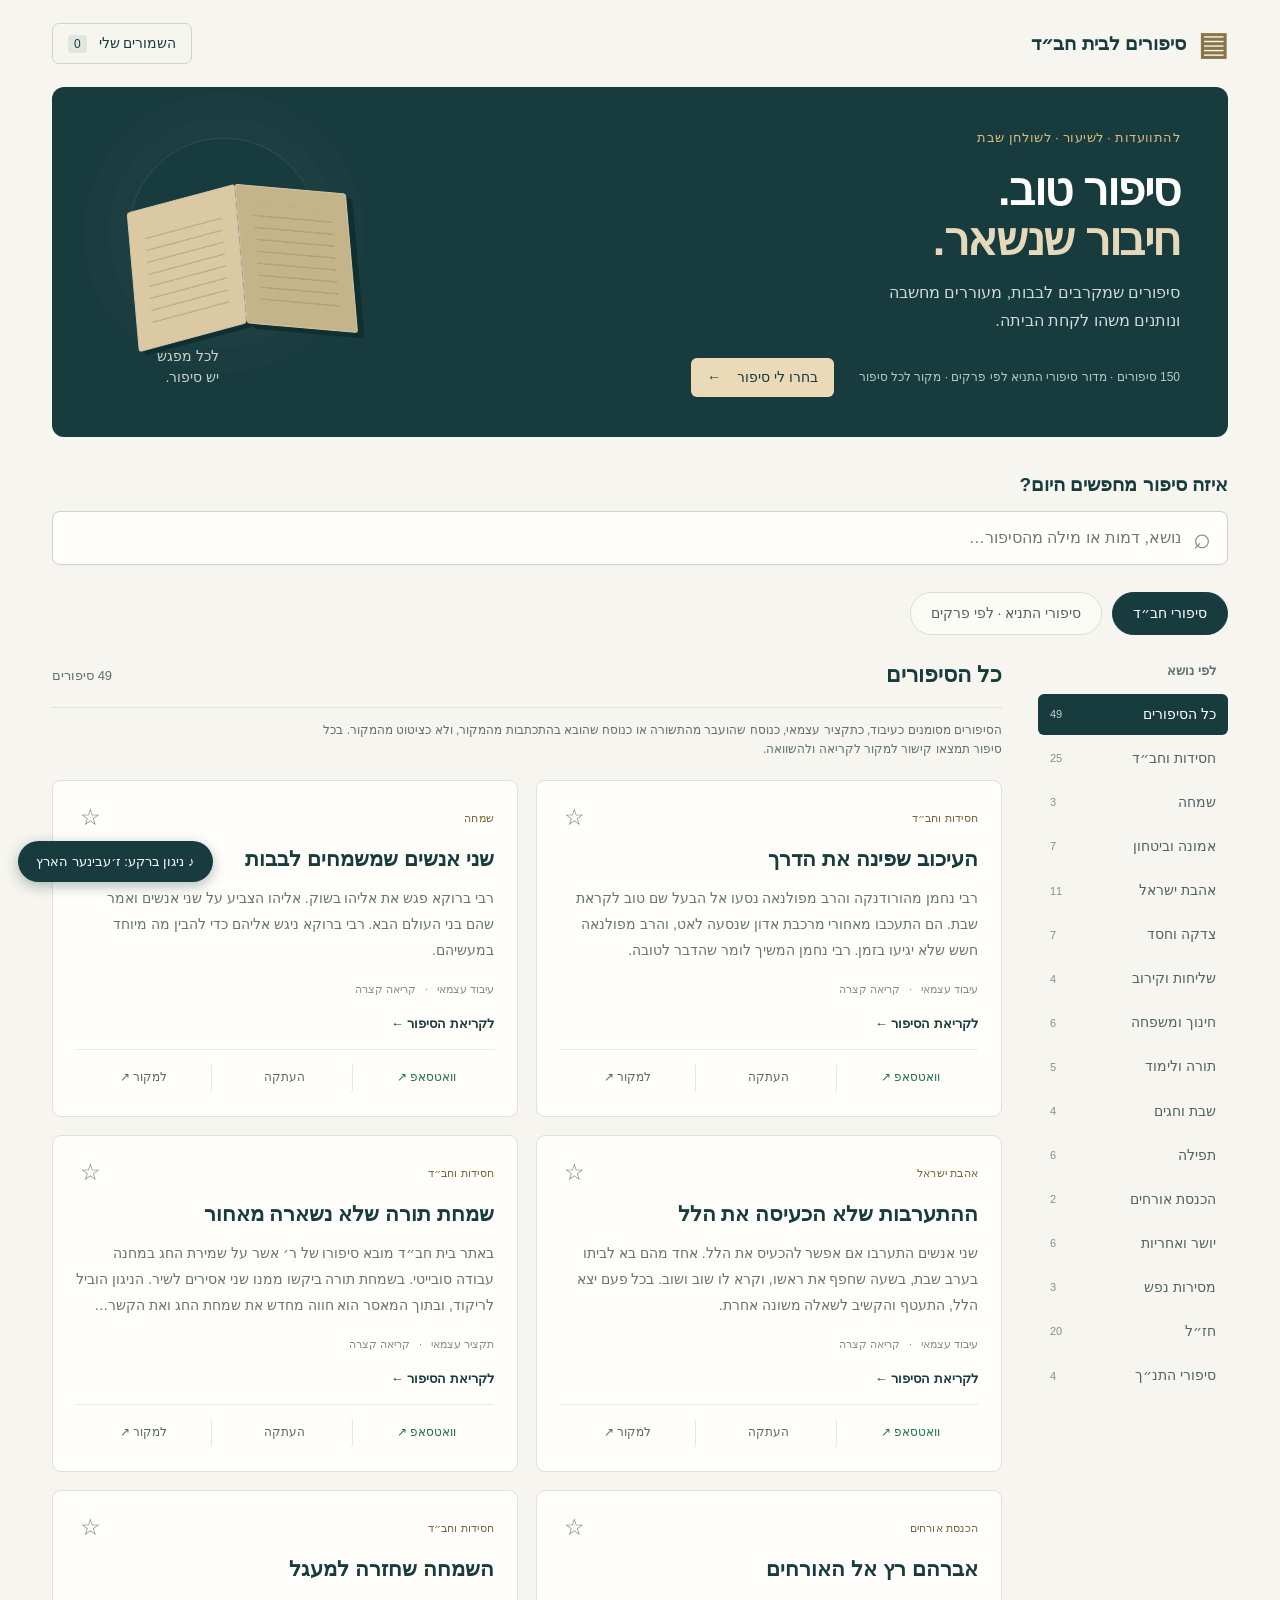
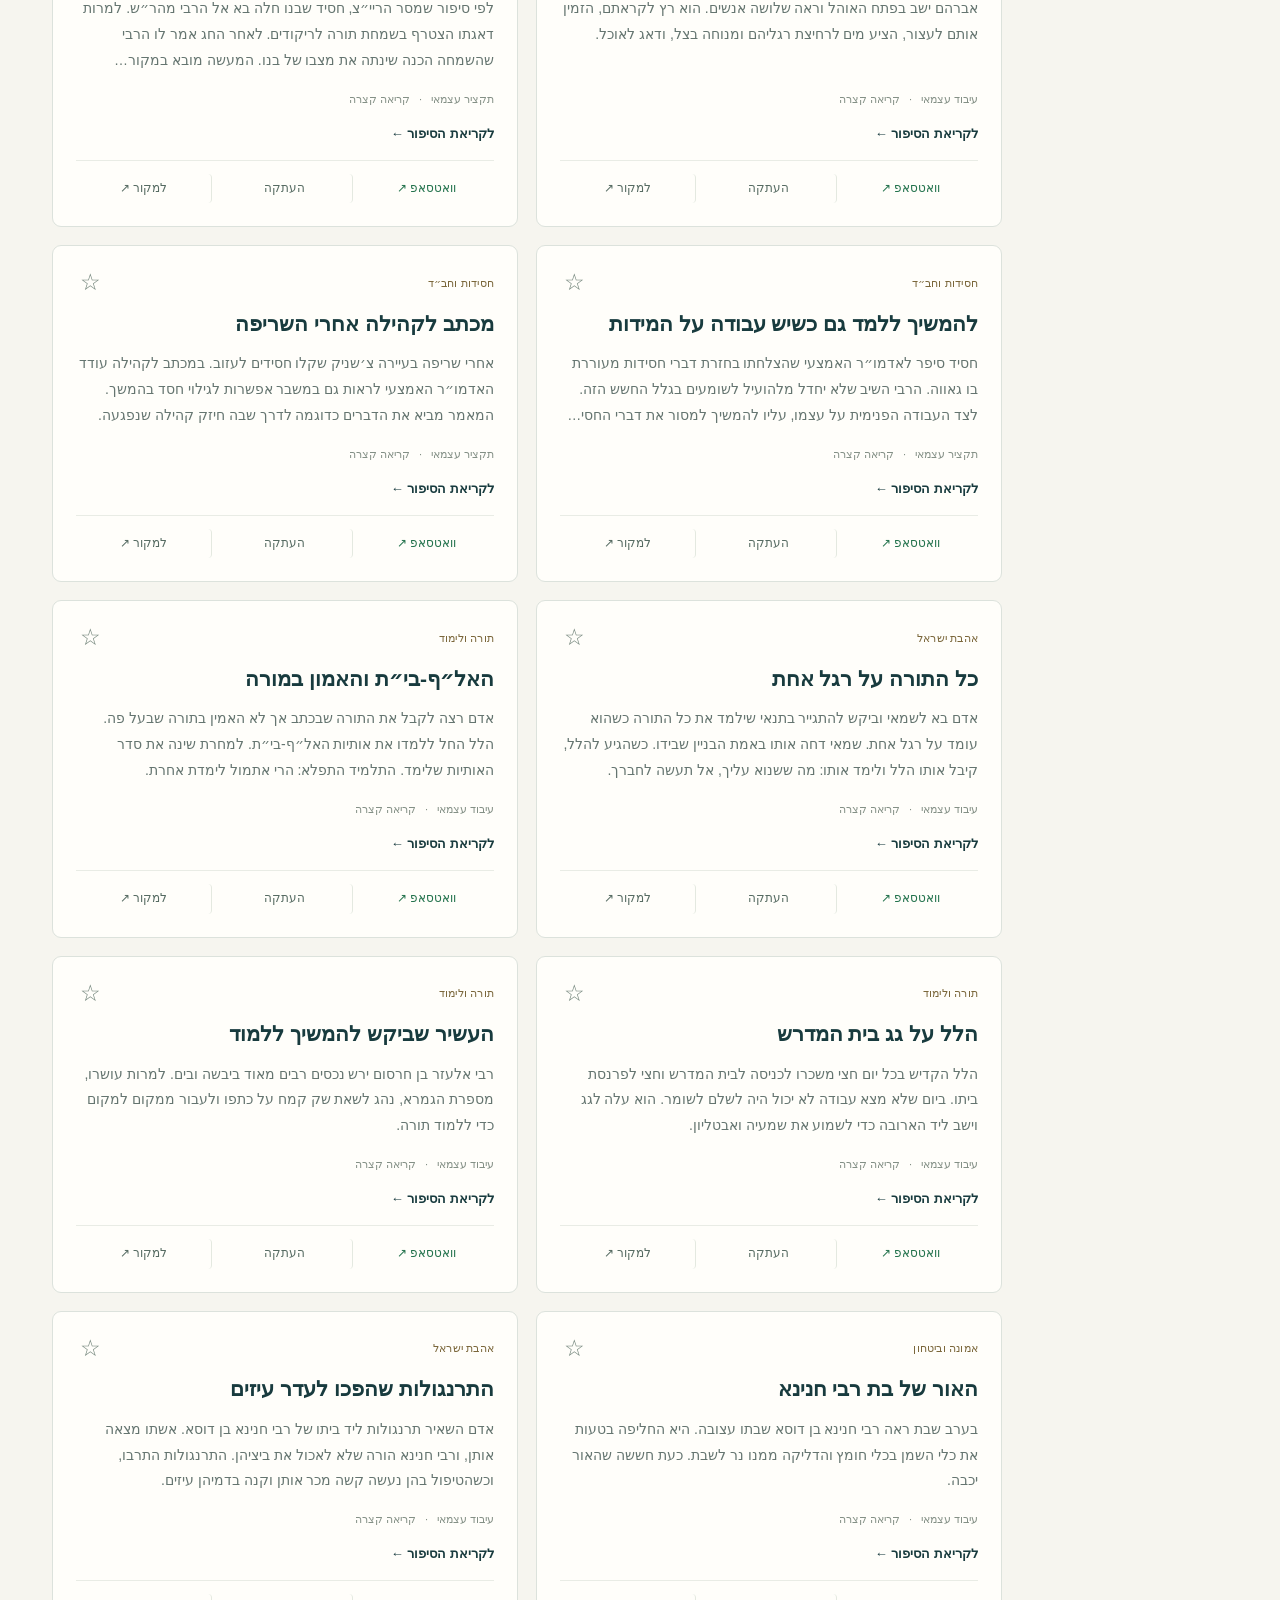
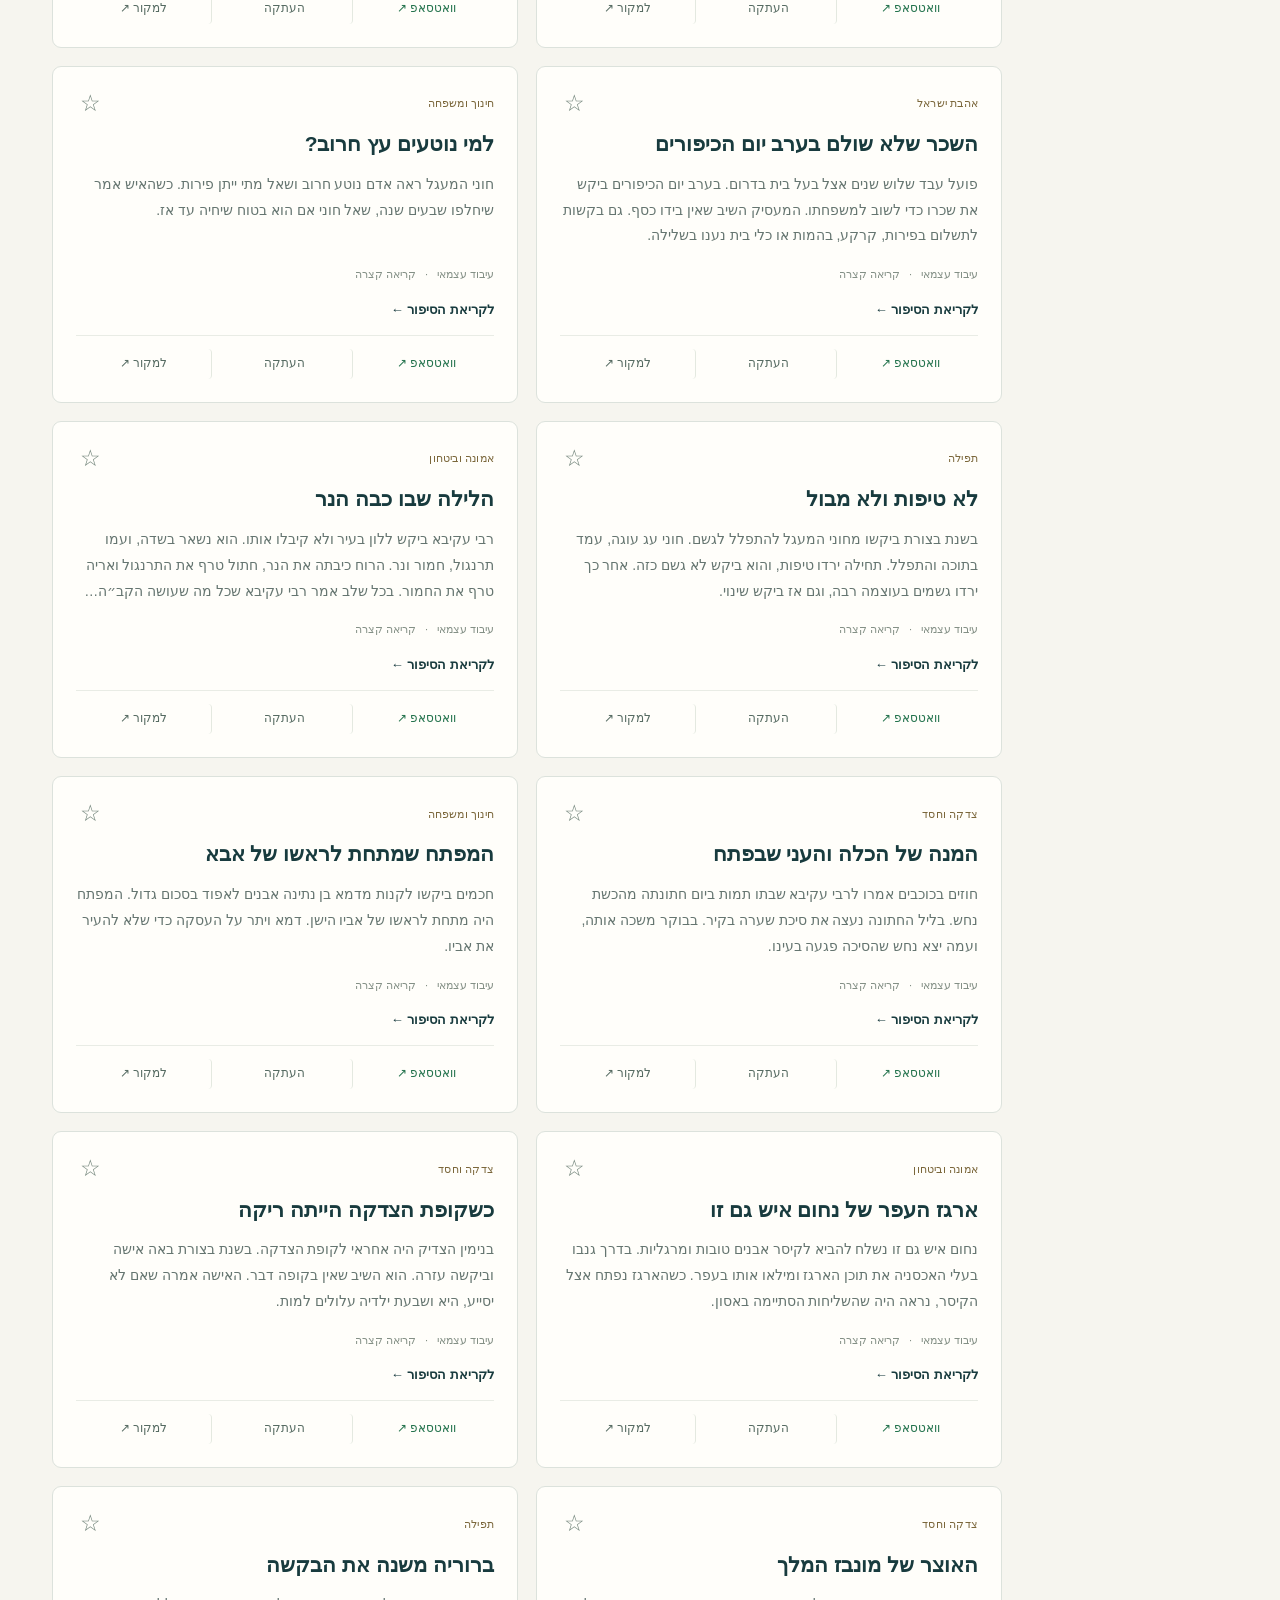
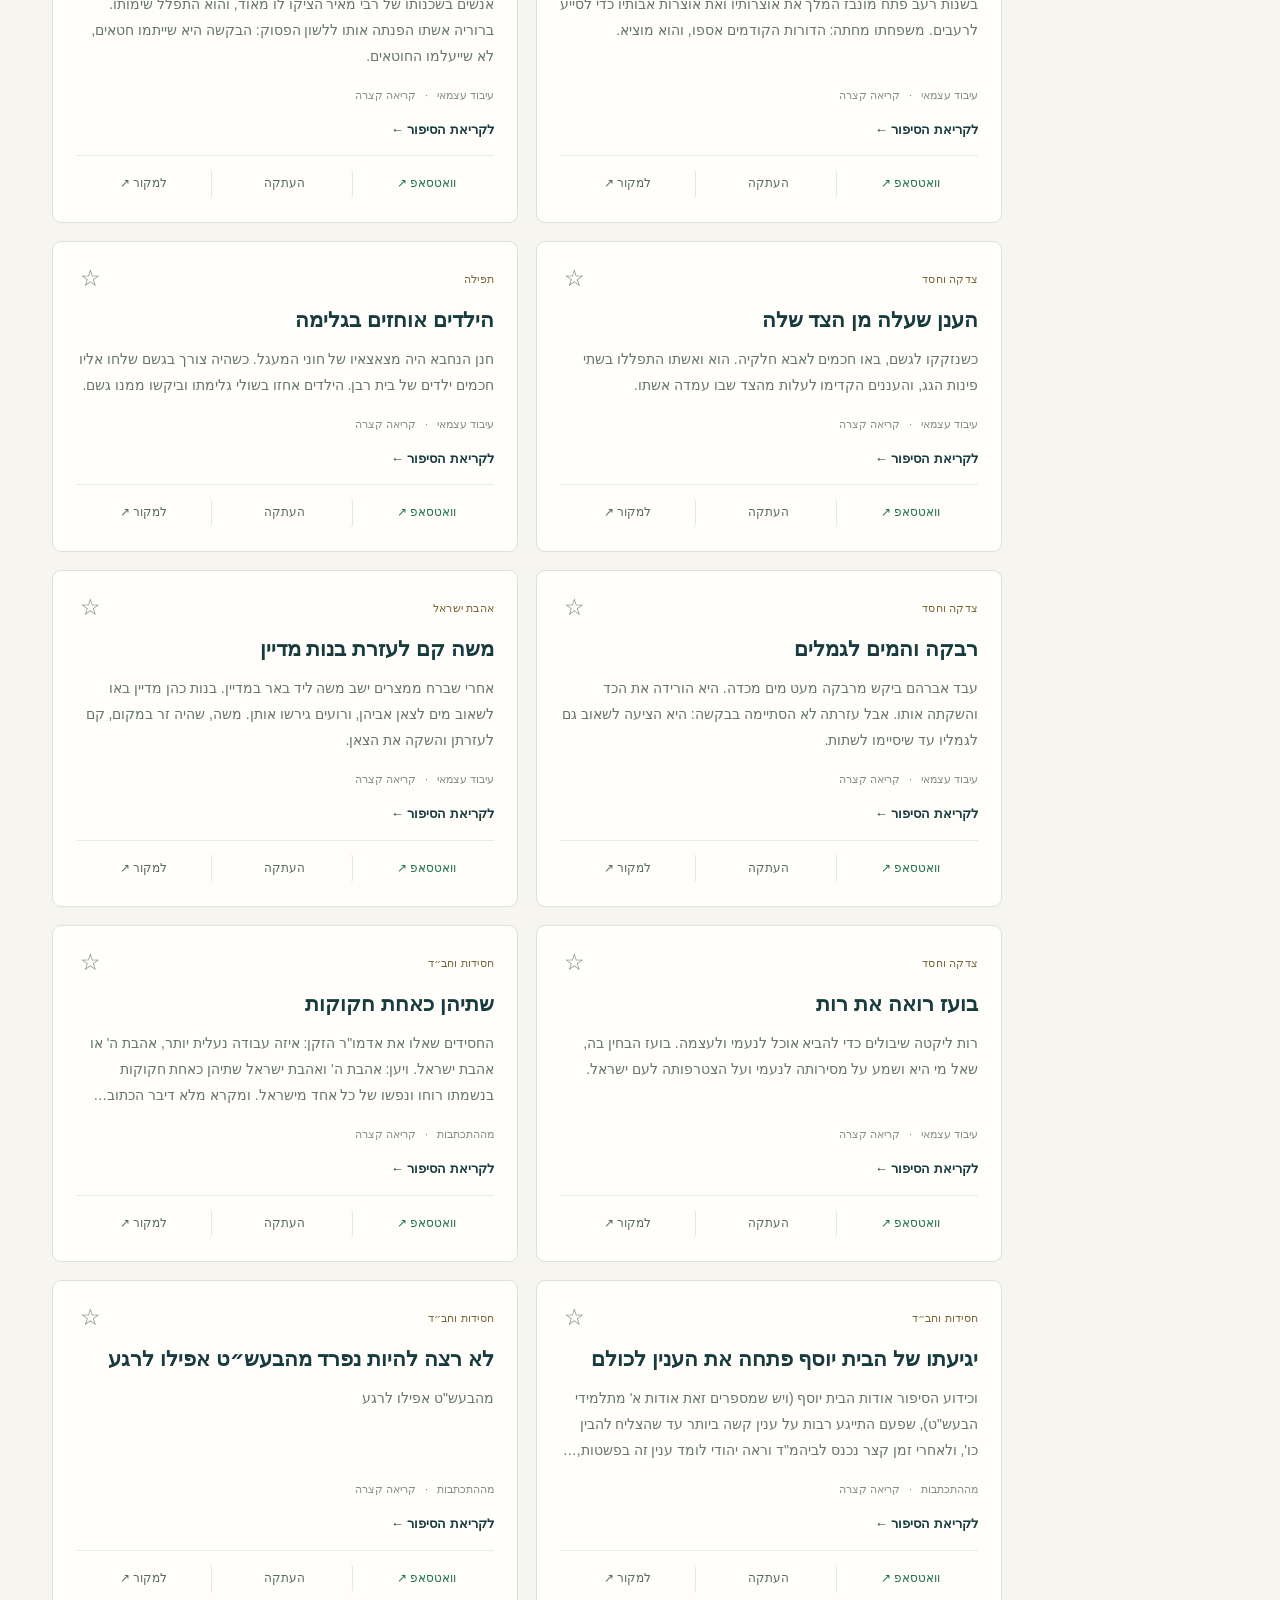
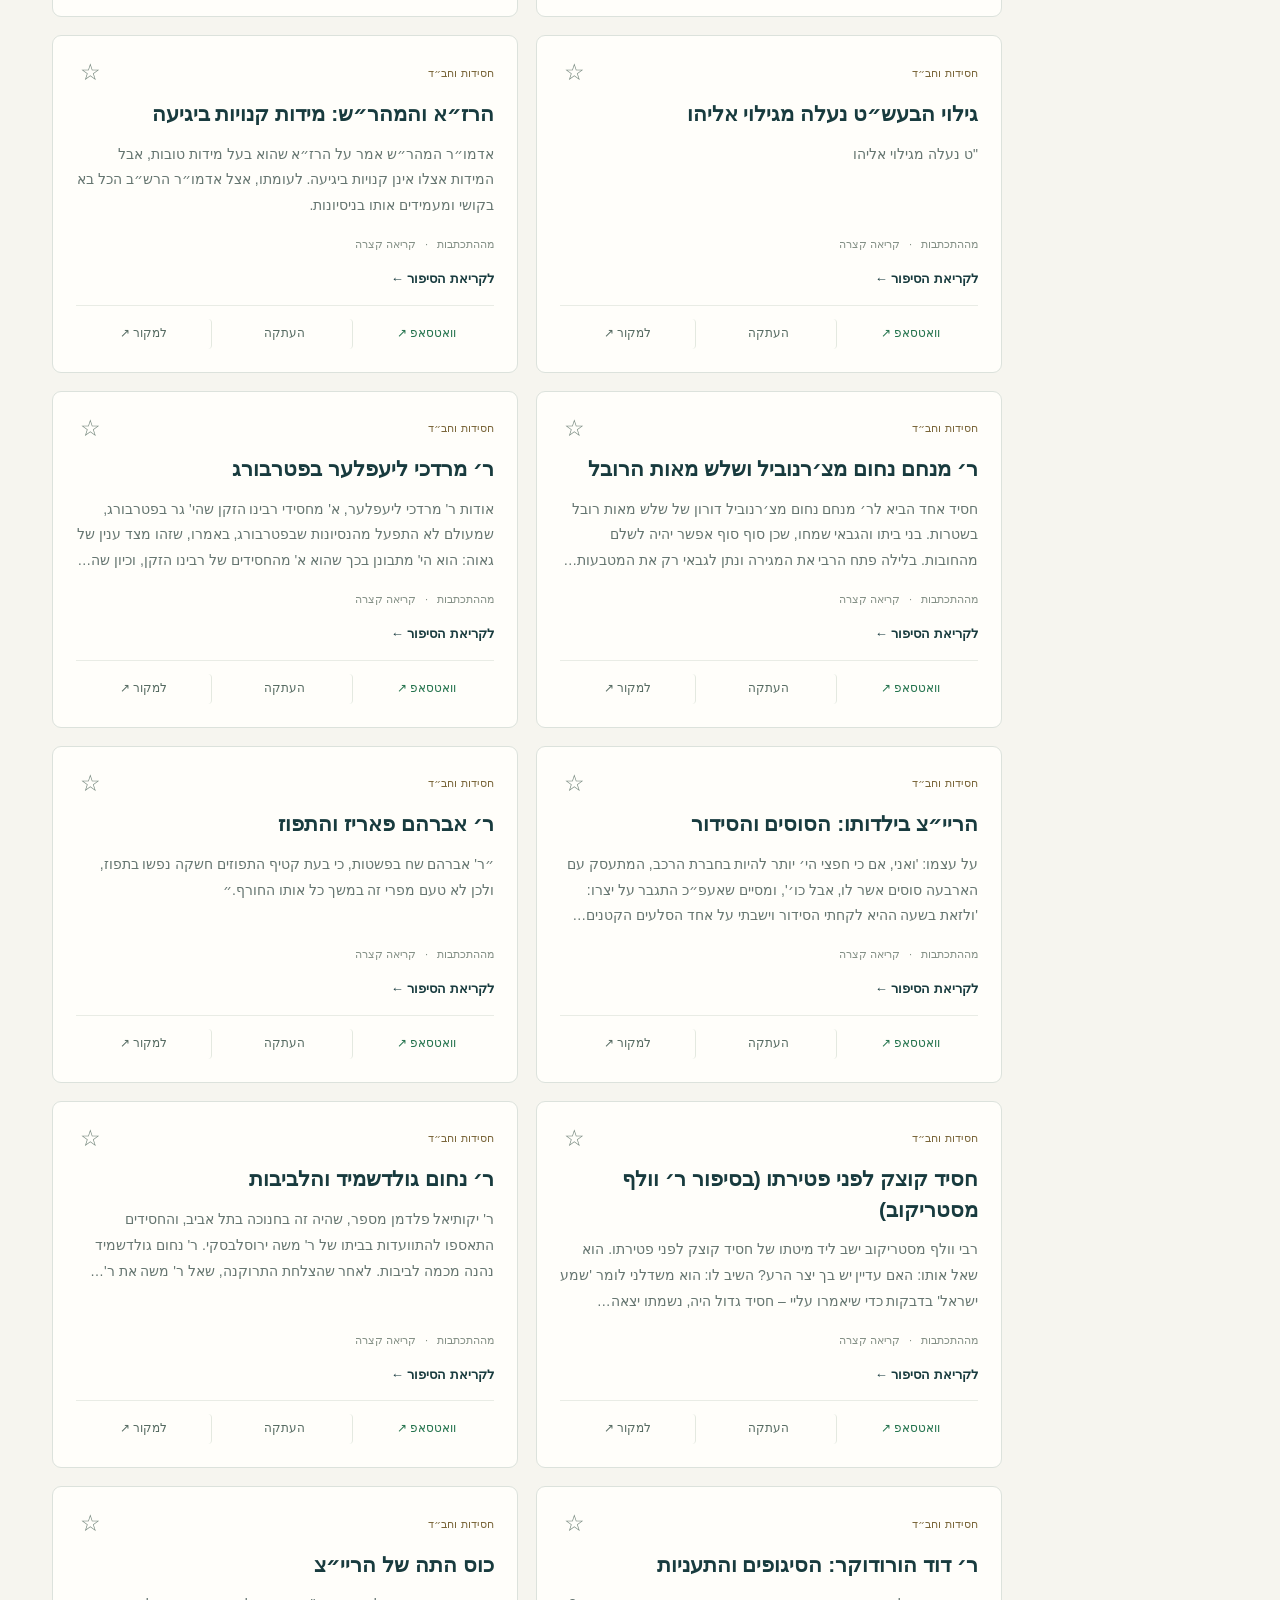
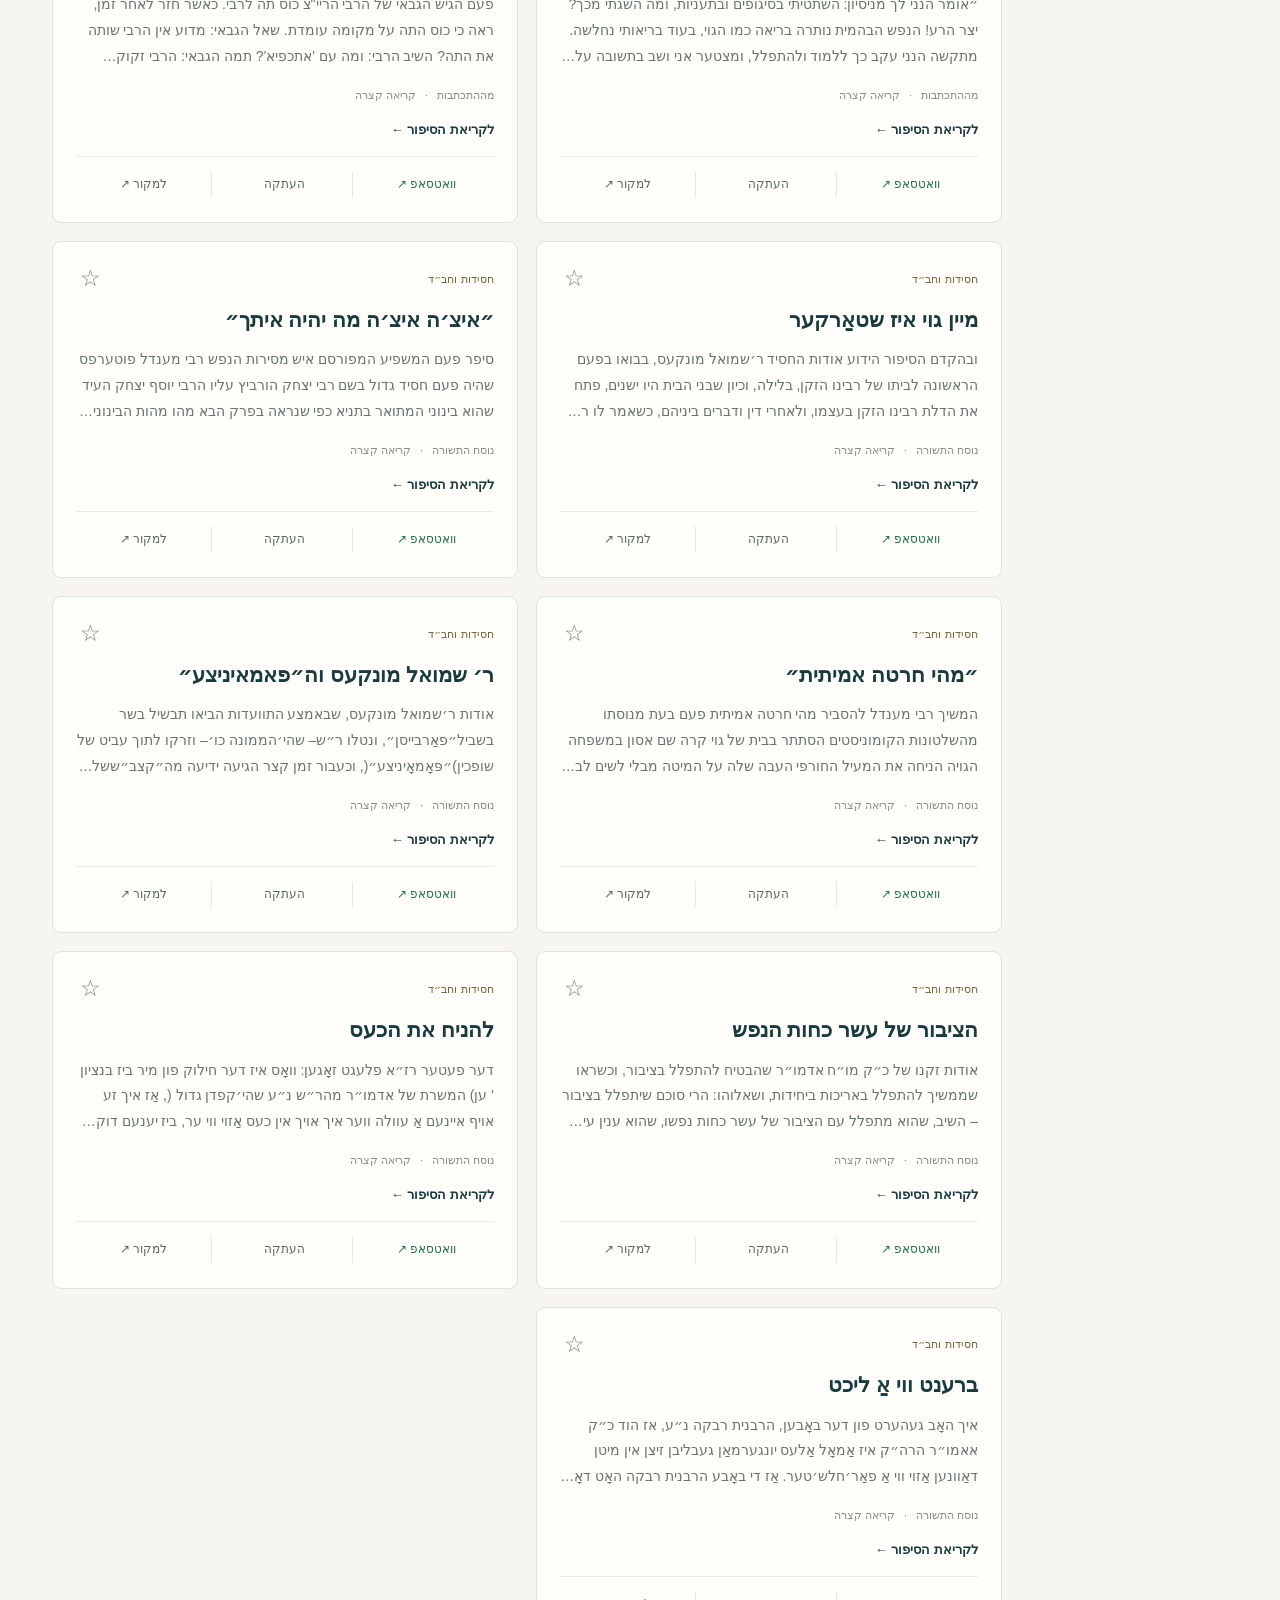
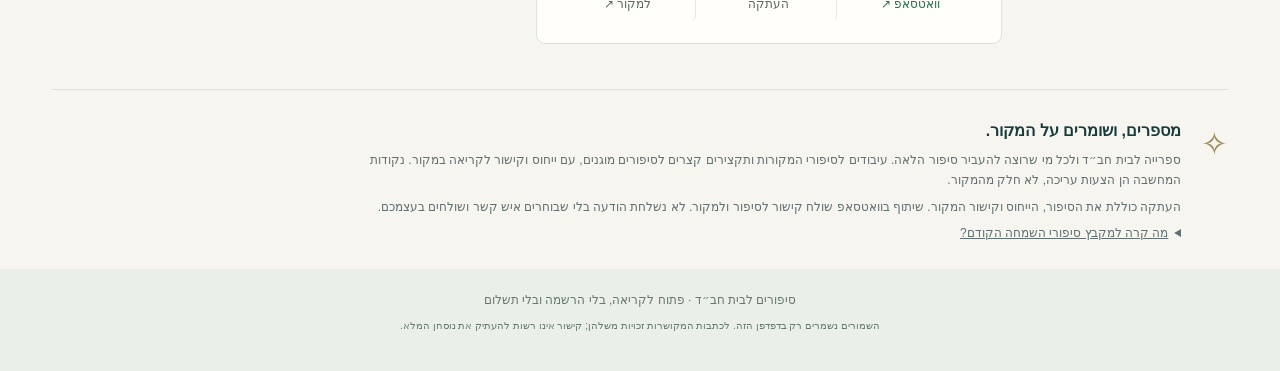
==== commit d12f548e: "Correct narrative match, chapter indexing, duplicate story and stylesheet cache; preserve saved alia" ====
--- a/index.html
+++ b/index.html
@@ -5,7 +5,7 @@
 <title>סיפורים לבית חב״ד | סיפור טוב, בזמן הנכון</title>
 <meta name="description" content="סיפורי חסידות, חז״ל ותנ״ך לבית חב״ד: לפי נושא, עם מקור מדויק, העתקה ושיתוף בוואטסאפ.">
 <meta name="theme-color" content="#183c3e">
-<link rel="icon" href="icon.svg" type="image/svg+xml"><link rel="stylesheet" href="style.css">
+<link rel="icon" href="icon.svg" type="image/svg+xml"><link rel="stylesheet" href="style.css?v=20261109-final">
 </head>
 <body>
 <a class="skip" href="#library">מעבר לסיפורים</a>
@@ -22,6 +22,6 @@
 <audio id="bgmusic" loop preload="none" src="https://chabadpedia.co.il/images/2/27/%D7%90%D7%9E%D7%AA_%D7%9B%D7%99_%D7%90%D7%AA%D7%94_%D7%99%D7%95%D7%A6%D7%A8%D7%9D.mp3"></audio>
 <button id="music-toggle" class="music-toggle" aria-pressed="false" aria-label="הפעלה או השתקה של ניגון הרקע"><span>♪ ניגון ברקע: ז׳עבינער הארץ</span></button>
 <noscript><p class="noscript">כדי לחפש ולשתף סיפורים יש להפעיל JavaScript בדפדפן.</p></noscript>
-<script src="catalog-data.js?v=20261109-madur"></script><script src="tanya-data.js?v=20261109-madur"></script><script src="app.js?v=20261109-madur"></script>
+<script src="catalog-data.js?v=20261109-final"></script><script src="tanya-data.js?v=20261109-final"></script><script src="app.js?v=20261109-final"></script>
 <!-- Cloudflare Web Analytics --><script defer src="https://static.cloudflareinsights.com/beacon.min.js" data-cf-beacon='{"token":"8d7ac41306b44802b1cb639770fd8f82"}'></script><!-- End Cloudflare Web Analytics -->
 </body></html>
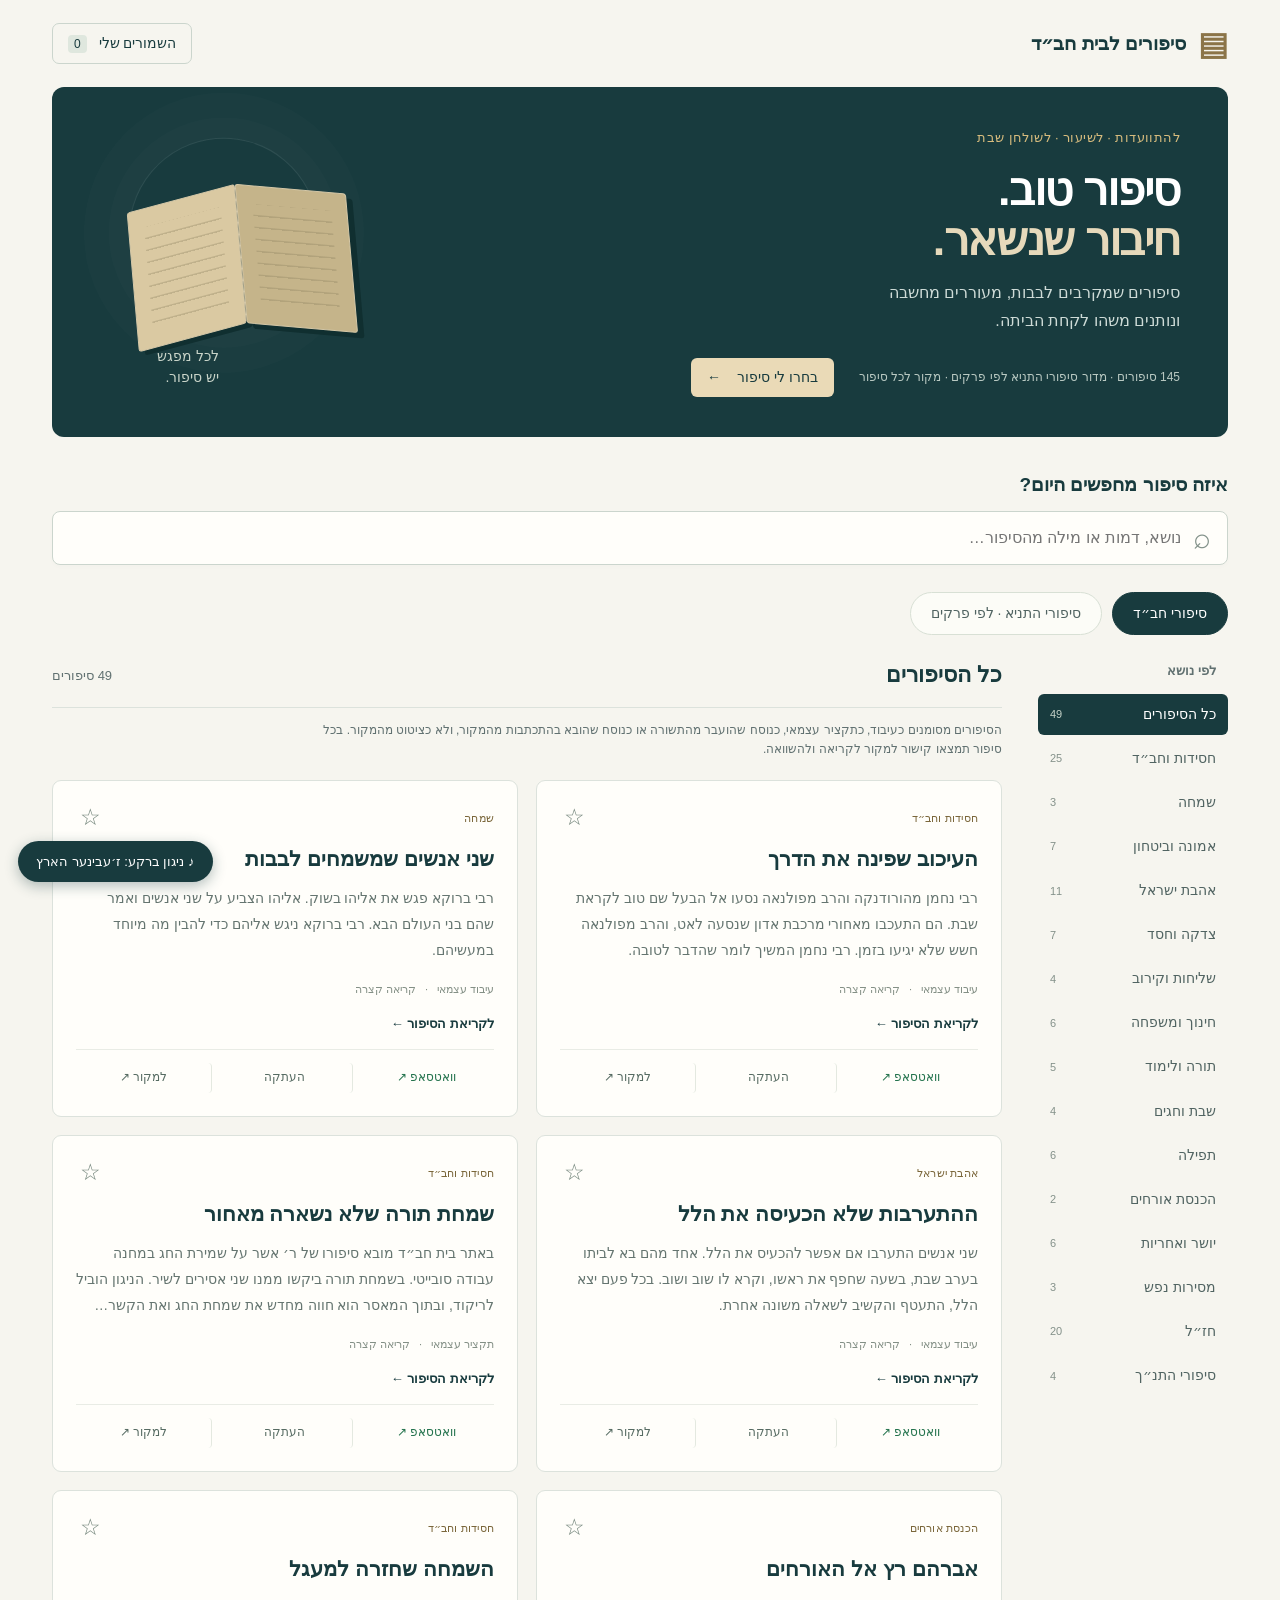
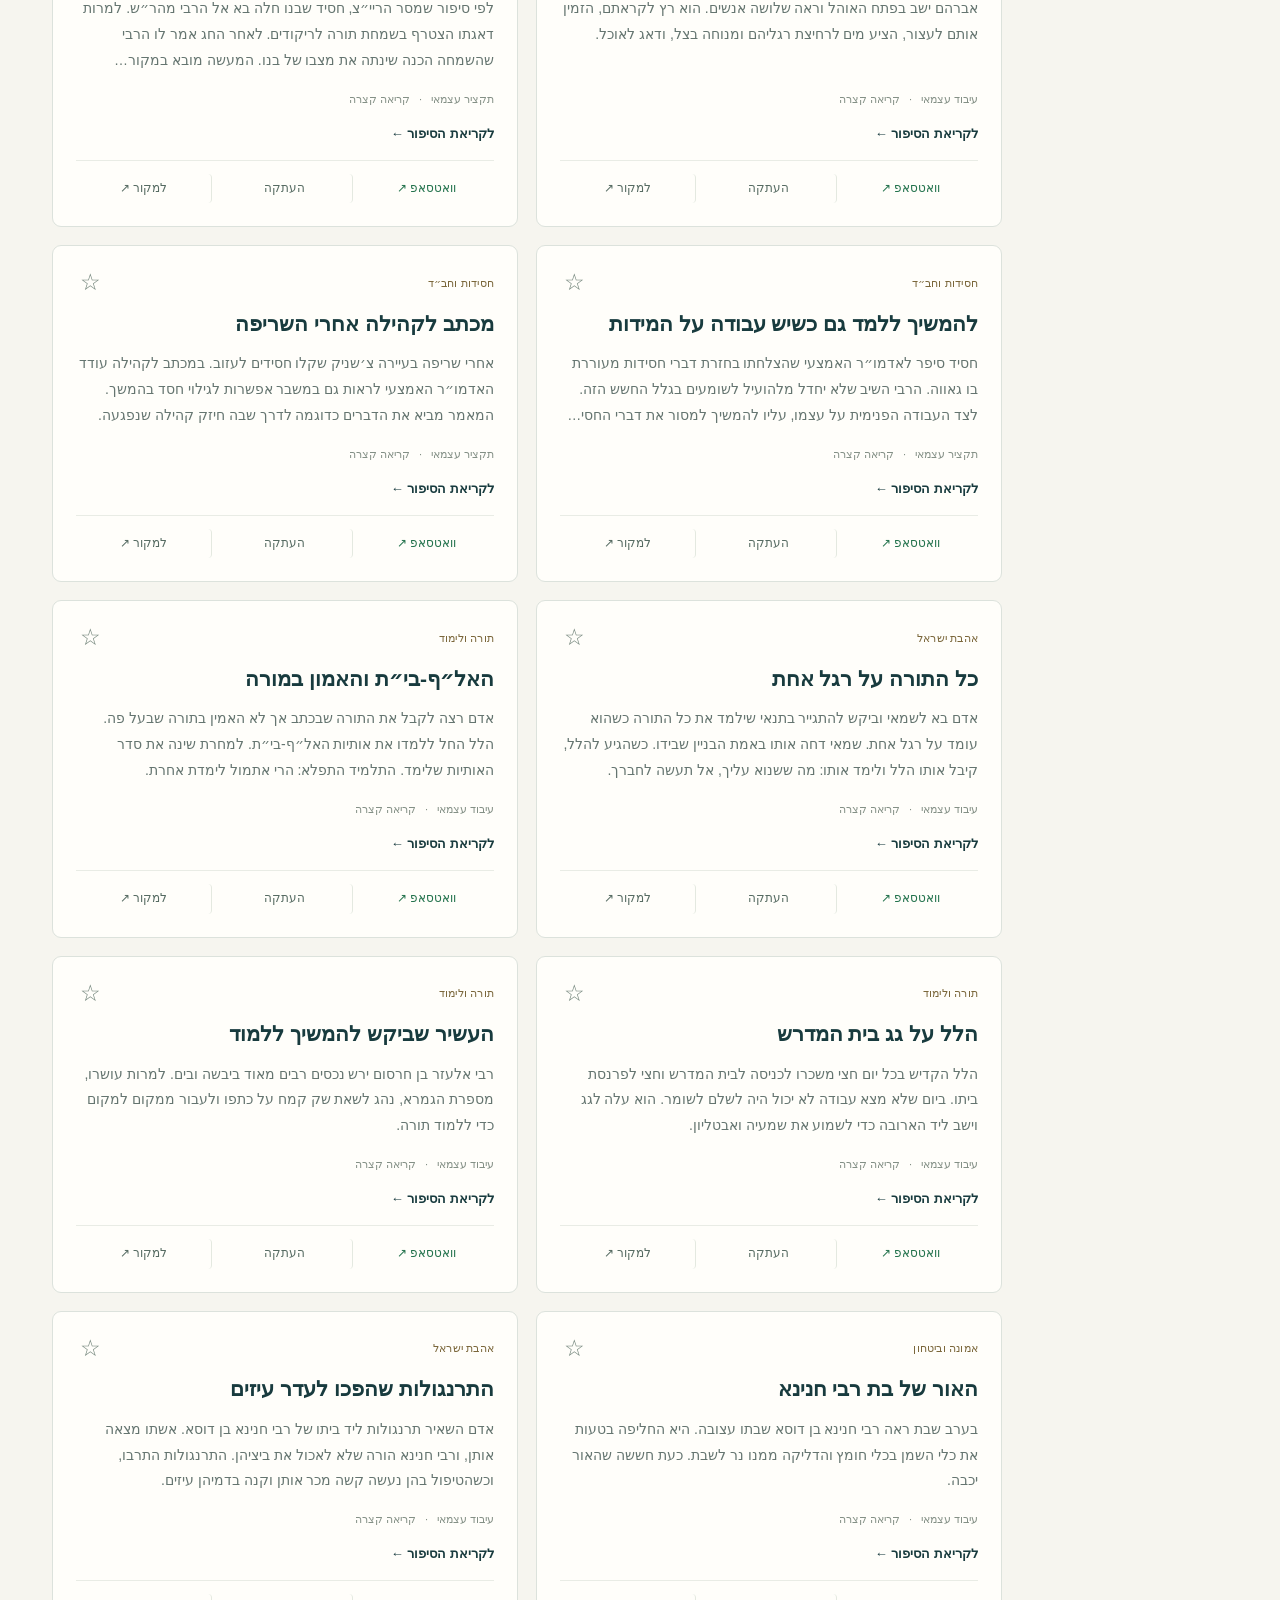
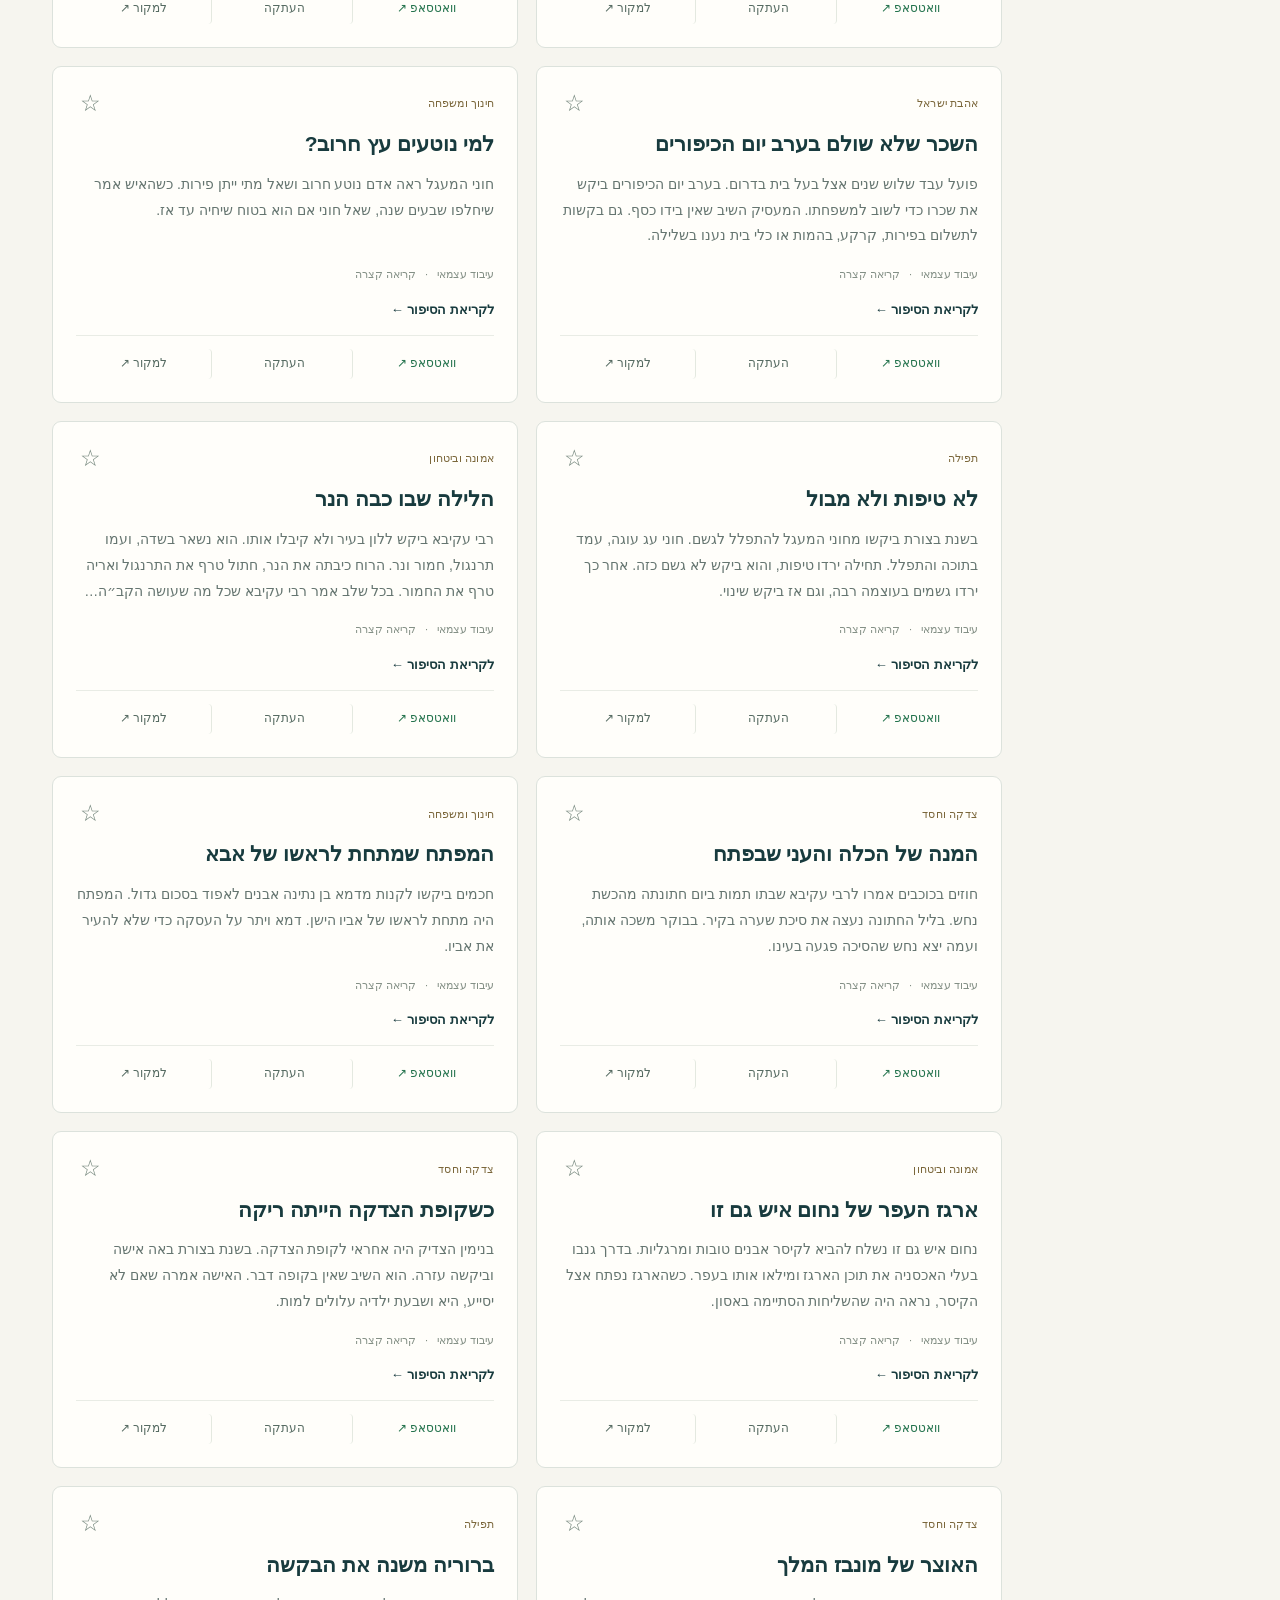
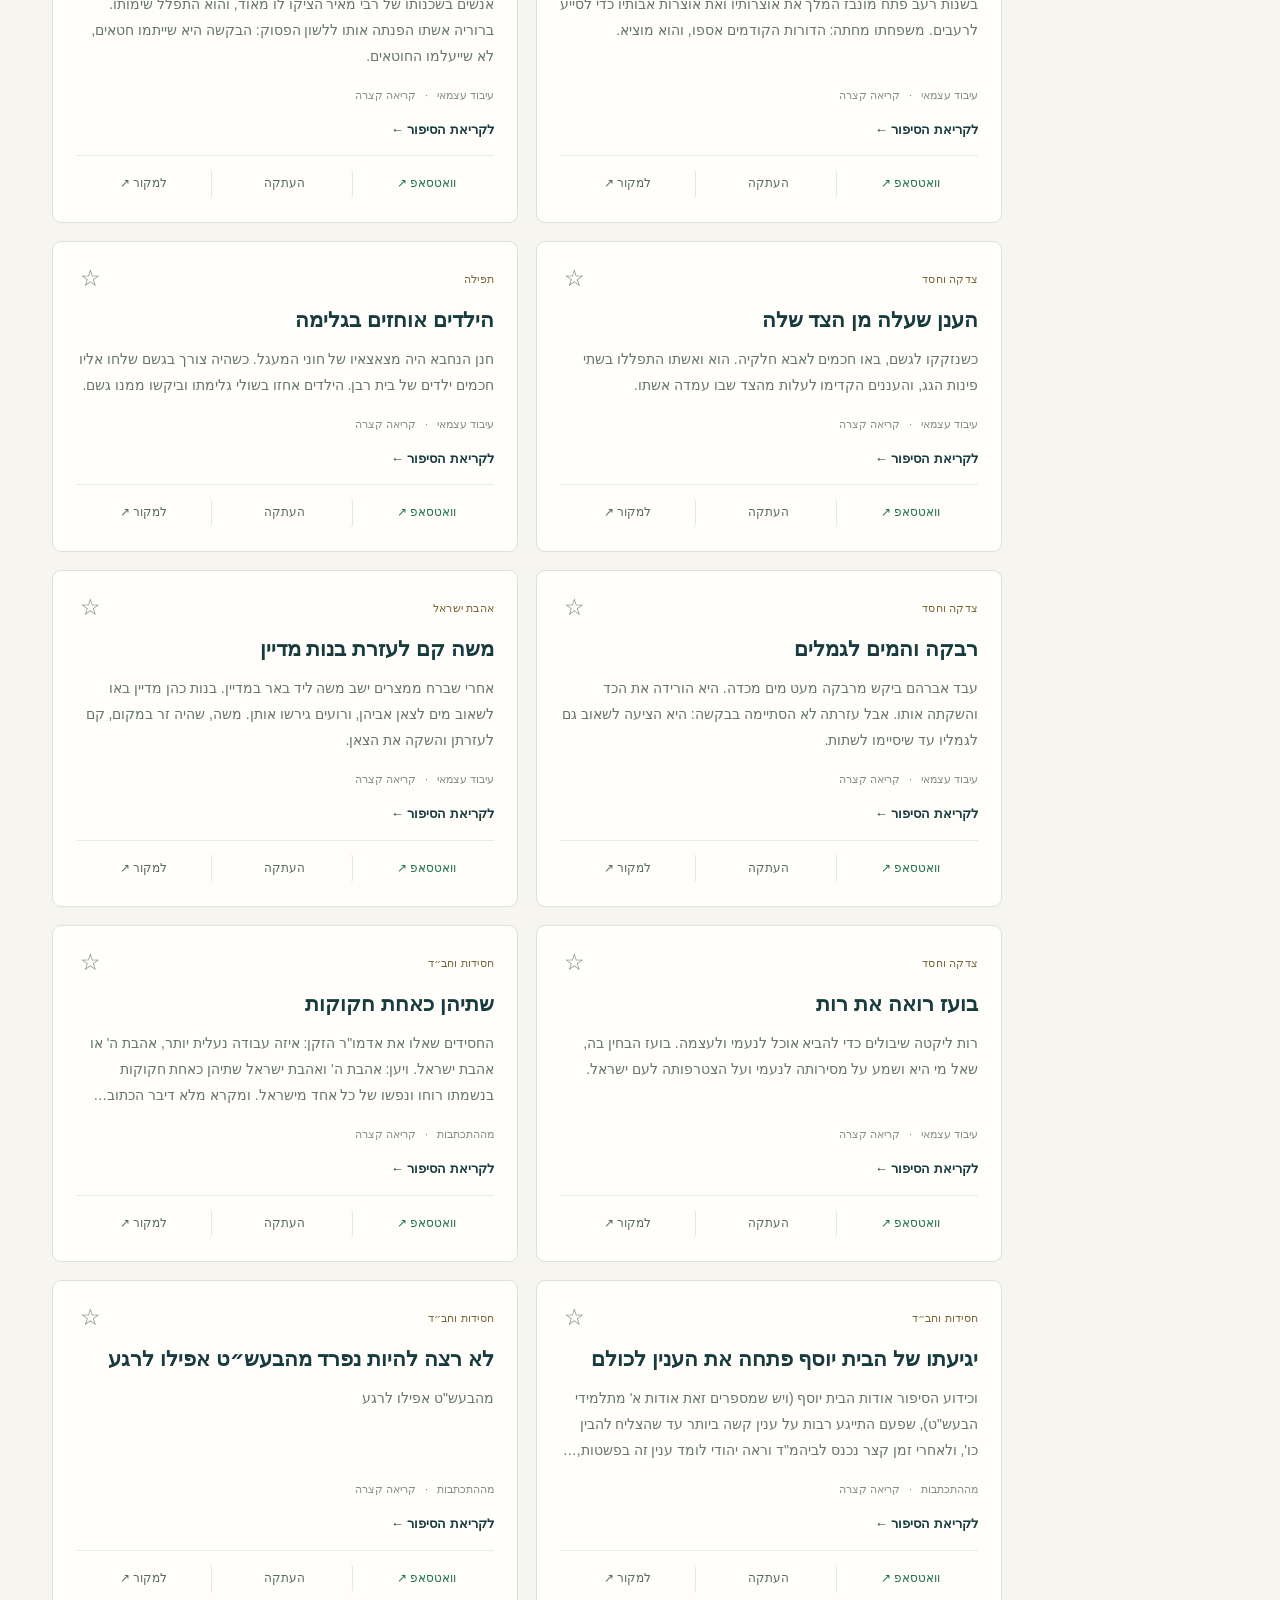
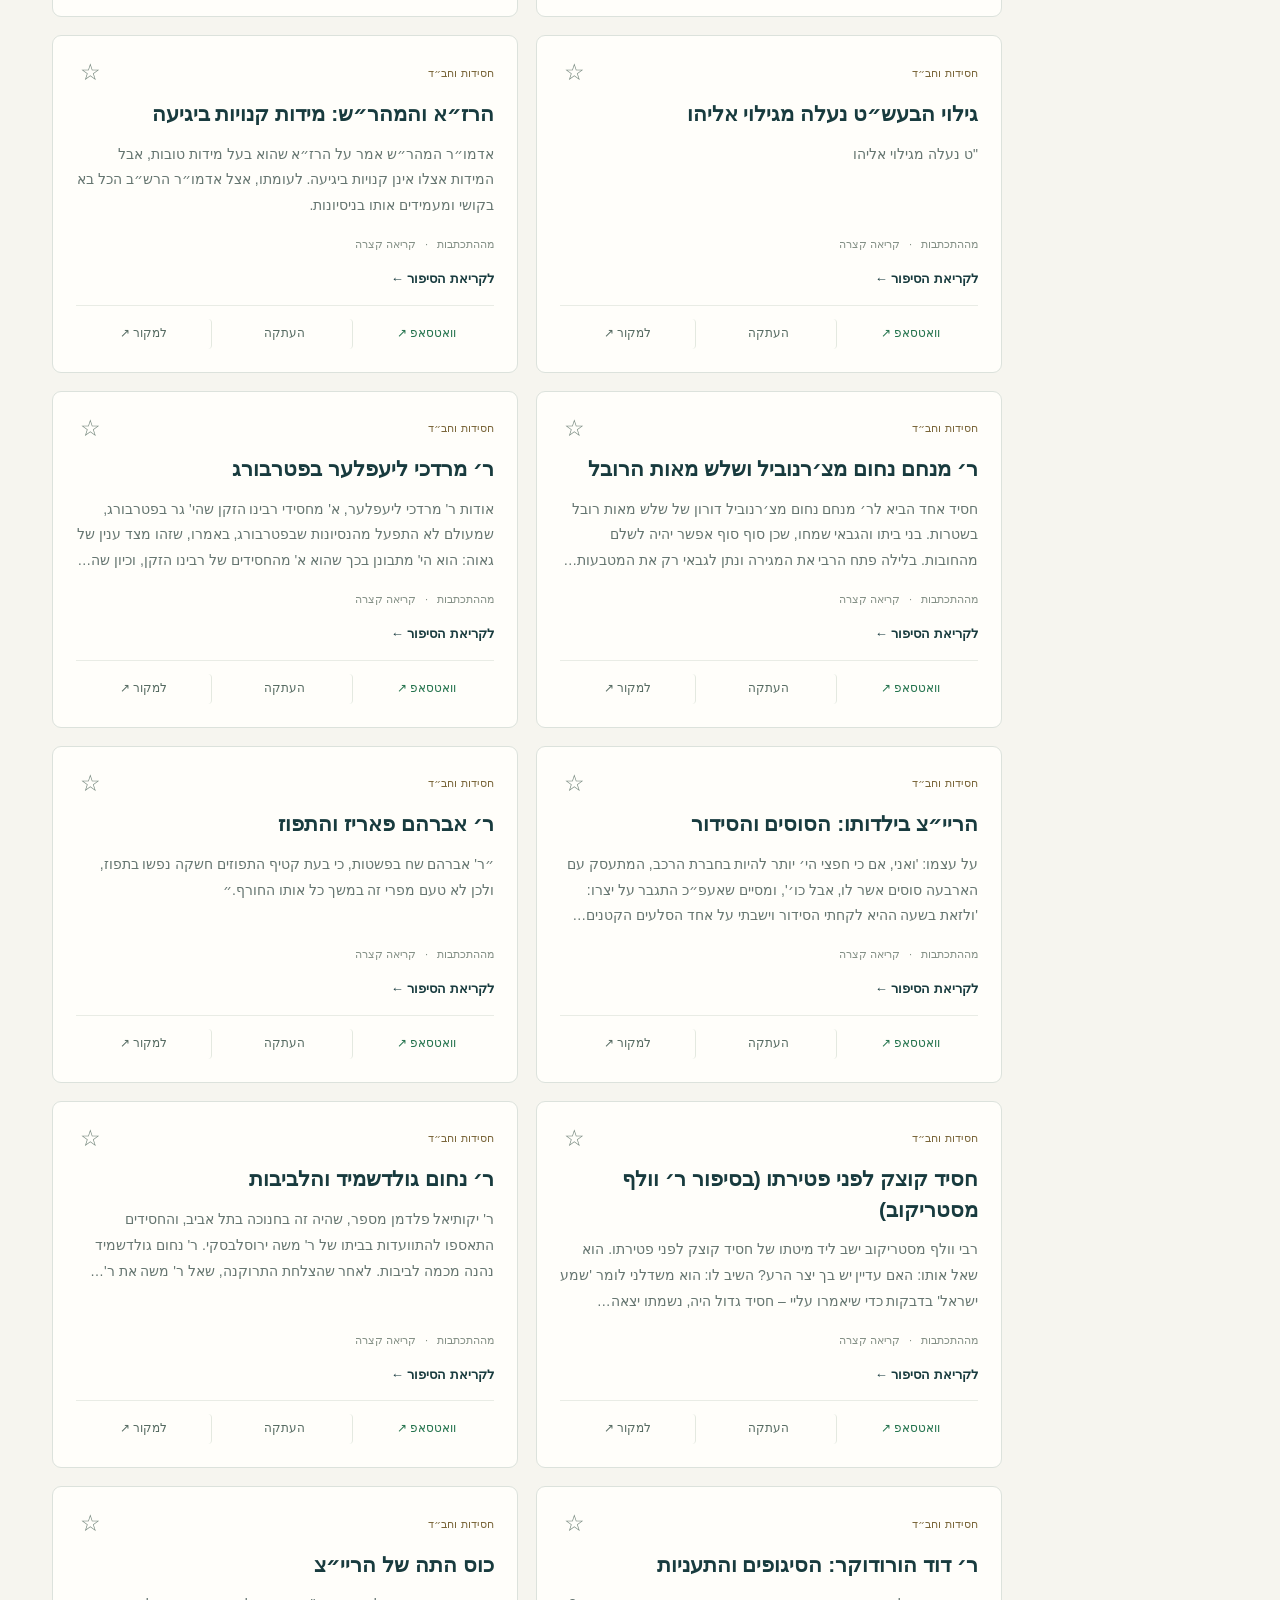
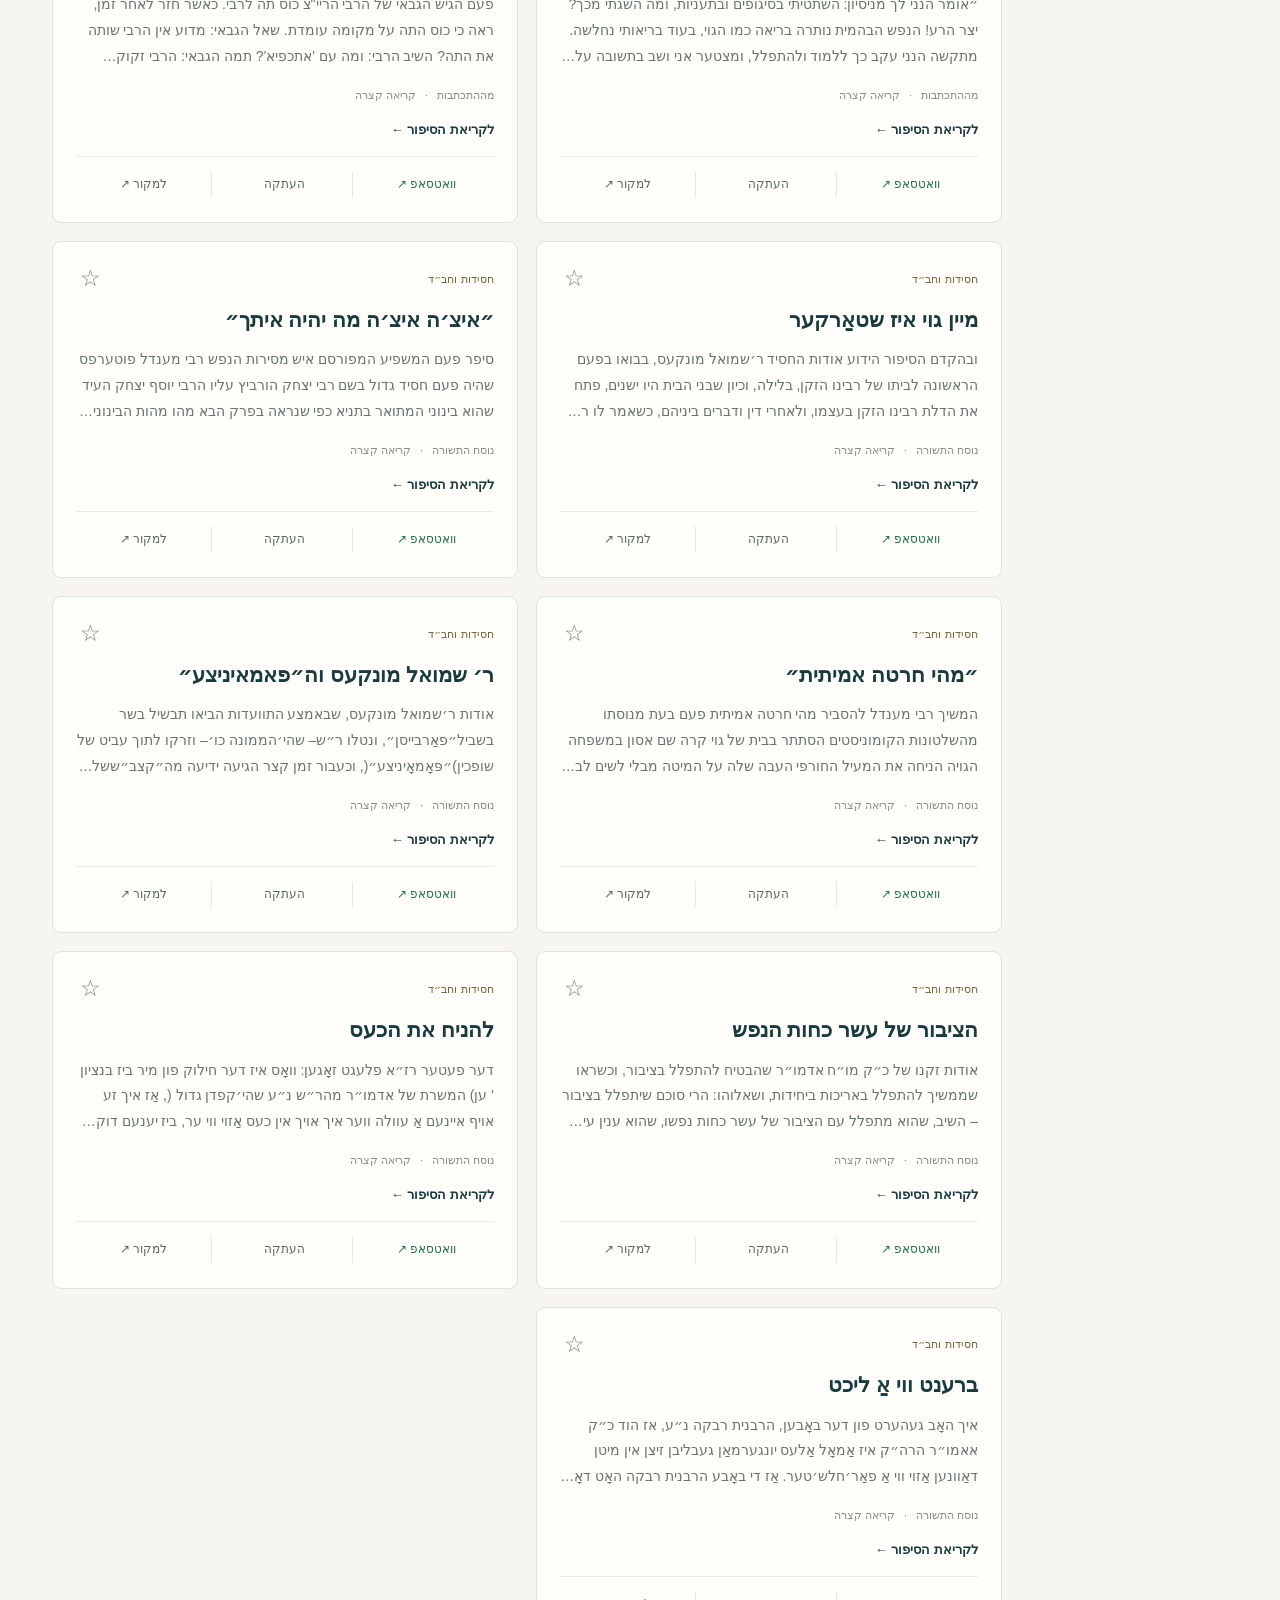
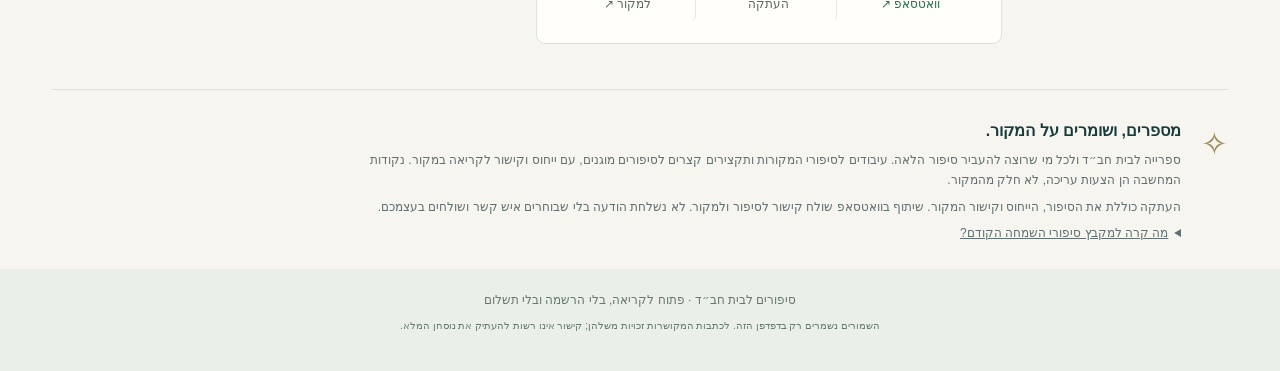
==== commit 6877ec06: "Preserve Tanya memorial dedication and label library-index source links accurately" ====
--- a/index.html
+++ b/index.html
@@ -12,6 +12,7 @@
 <header class="top"><a class="brand" href="./"><span class="brand-icon" aria-hidden="true">▤</span> סיפורים לבית חב״ד</a><button id="saved" class="quiet" aria-pressed="false">השמורים שלי <span id="saved-count">0</span></button></header>
 <section class="hero"><div class="hero-inner"><div class="eyebrow">להתוועדות · לשיעור · לשולחן שבת</div><h1>סיפור טוב.<br><span>חיבור שנשאר.</span></h1><p>סיפורים שמקרבים לבבות, מעוררים מחשבה<br class="desktop-break"> ונותנים משהו לקחת הביתה.</p><div class="hero-bottom"><span id="total">טוענים את הספרייה…</span><button id="random" class="light-btn">בחרו לי סיפור <span aria-hidden="true">←</span></button></div></div><div class="book-art" aria-hidden="true"><div class="sun"></div><div class="book left"></div><div class="book right"></div><span>לכל מפגש<br>יש סיפור.</span></div></section>
 <main id="library"><section class="search-area"><label for="search">איזה סיפור מחפשים היום?</label><div class="search-wrap"><span aria-hidden="true">⌕</span><input id="search" type="search" placeholder="נושא, דמות או מילה מהסיפור…" autocomplete="off"><button id="clear-search" aria-label="ניקוי חיפוש" hidden>×</button></div></section>
+<p id="tanya-dedication" class="editorial" hidden>לע״נ רבקה בת יבלחט״א אפרים מנשה ואסתר חדווה</p>
 <nav class="section-tabs" aria-label="מדורי הספרייה"><button class="section-tab active" data-section="chabad" aria-pressed="true">סיפורי חב״ד</button><button class="section-tab" data-section="tanya" aria-pressed="false">סיפורי התניא · לפי פרקים</button></nav>
 <div class="library-layout"><aside aria-label="קטגוריות סיפורים"><h2 id="categories-title">לפי נושא</h2><nav id="categories" aria-label="בחירת קטגוריה"></nav></aside><section class="results" aria-labelledby="result-heading"><div class="results-head"><h2 id="result-heading">כל הסיפורים</h2><span id="count" role="status" aria-live="polite"></span></div><p class="editorial" id="chapter-summary" hidden></p><p class="editorial">הסיפורים מסומנים כעיבוד, כתקציר עצמאי, כנוסח שהועבר מהתשורה או כנוסח שהובא בהתכתבות מהמקור, ולא כציטוט מהמקור. בכל סיפור תמצאו קישור למקור לקריאה ולהשוואה.</p><div id="stories" class="grid"><p>טוענים סיפורים…</p></div><div id="empty" hidden><h3>לא מצאנו סיפור מתאים</h3><p>נסו מילה אחרת או חזרו לכל הספרייה.</p><button class="primary" id="reset">הצגת כל הסיפורים</button></div></section></div>
 <section class="about"><span class="about-mark" aria-hidden="true">✧</span><div><h2>מספרים, ושומרים על המקור.</h2><p>ספרייה לבית חב״ד ולכל מי שרוצה להעביר סיפור הלאה. עיבודים לסיפורי המקורות ותקצירים קצרים לסיפורים מוגנים, עם ייחוס וקישור לקריאה במקור. נקודות המחשבה הן הצעות עריכה, לא חלק מהמקור.</p><p>העתקה כוללת את הסיפור, הייחוס וקישור המקור. שיתוף בוואטסאפ שולח קישור לסיפור ולמקור. לא נשלחת הודעה בלי שבוחרים איש קשר ושולחים בעצמכם.</p><details><summary>מה קרה למקבץ סיפורי השמחה הקודם?</summary><p>40 הרשומות הקודמות נשמרו בגיבוי. רשומות עם ייחוס חסר או כללי לא הועברו אוטומטית לספרייה המאומתת. סיפורים שנמצאו להם מקורות מתאימים נכתבו מחדש כעיבודים או כתקצירים מסומנים.</p></details></div></section>
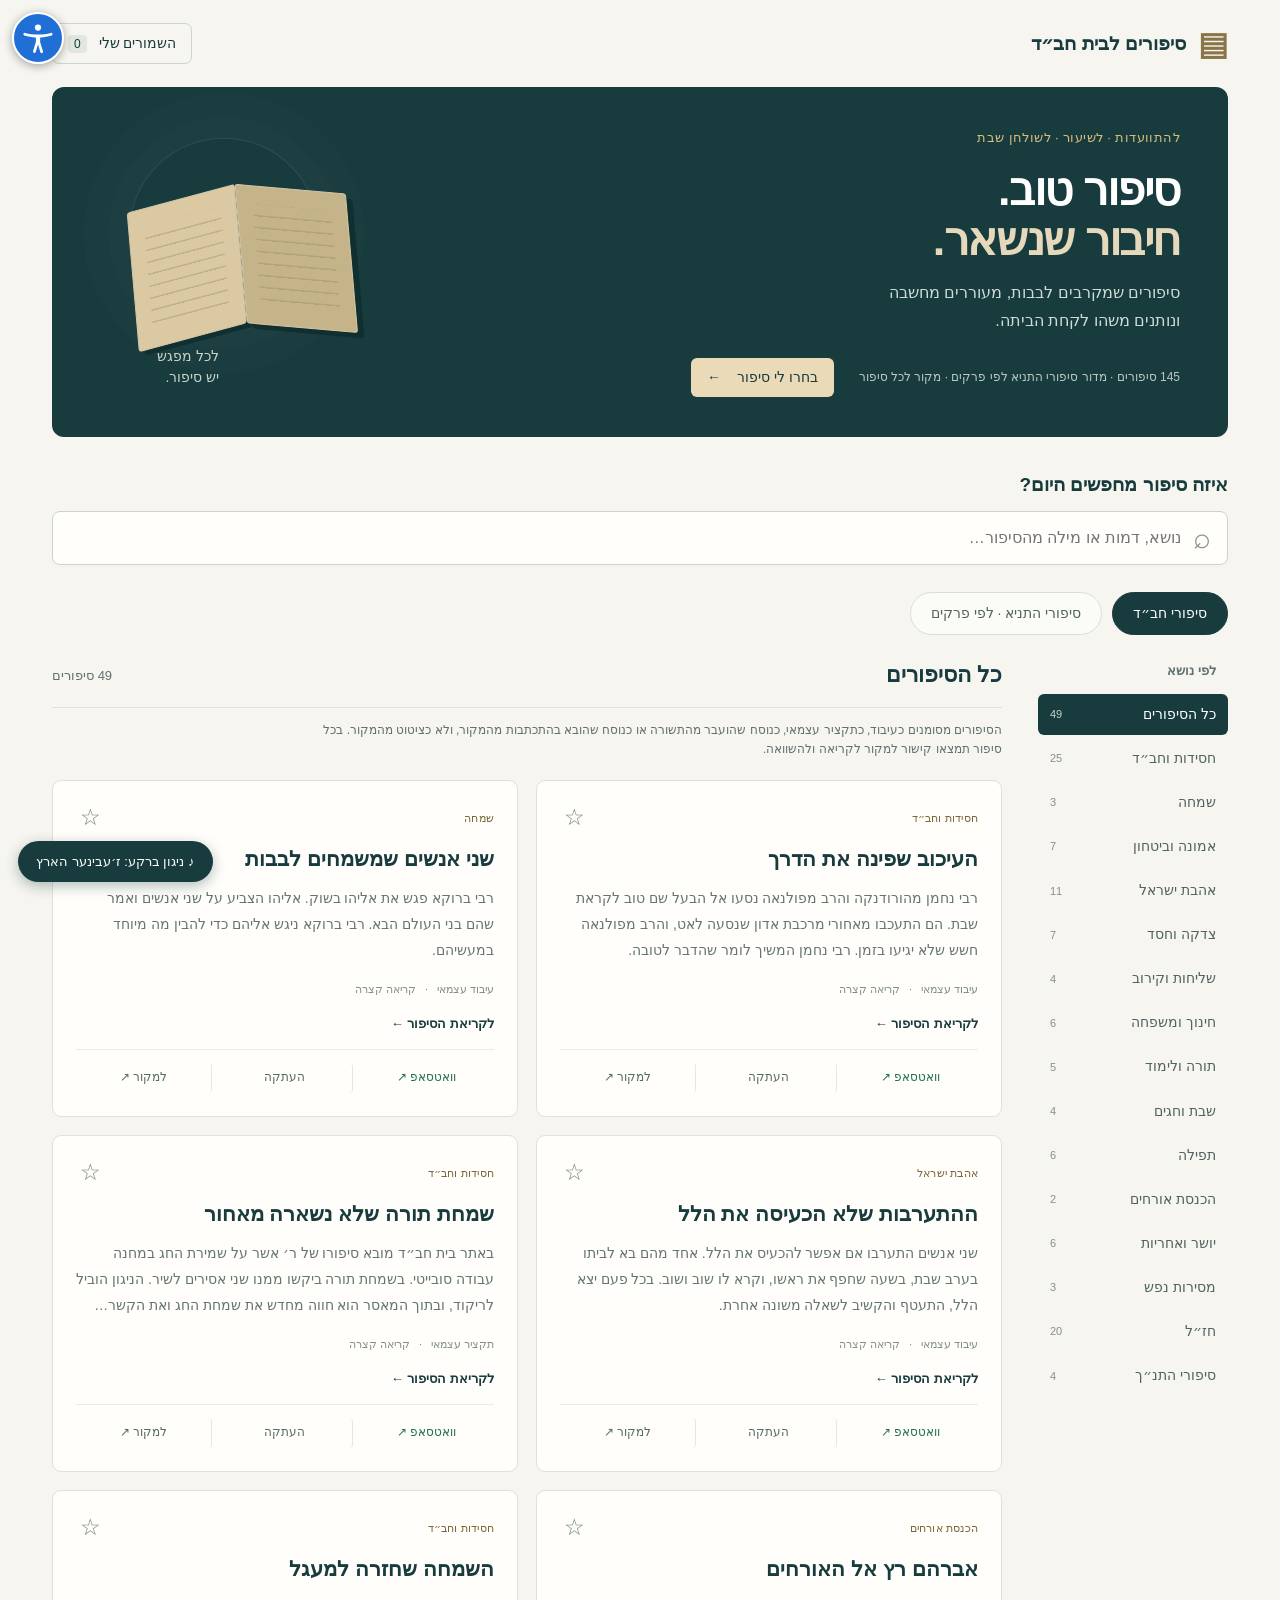
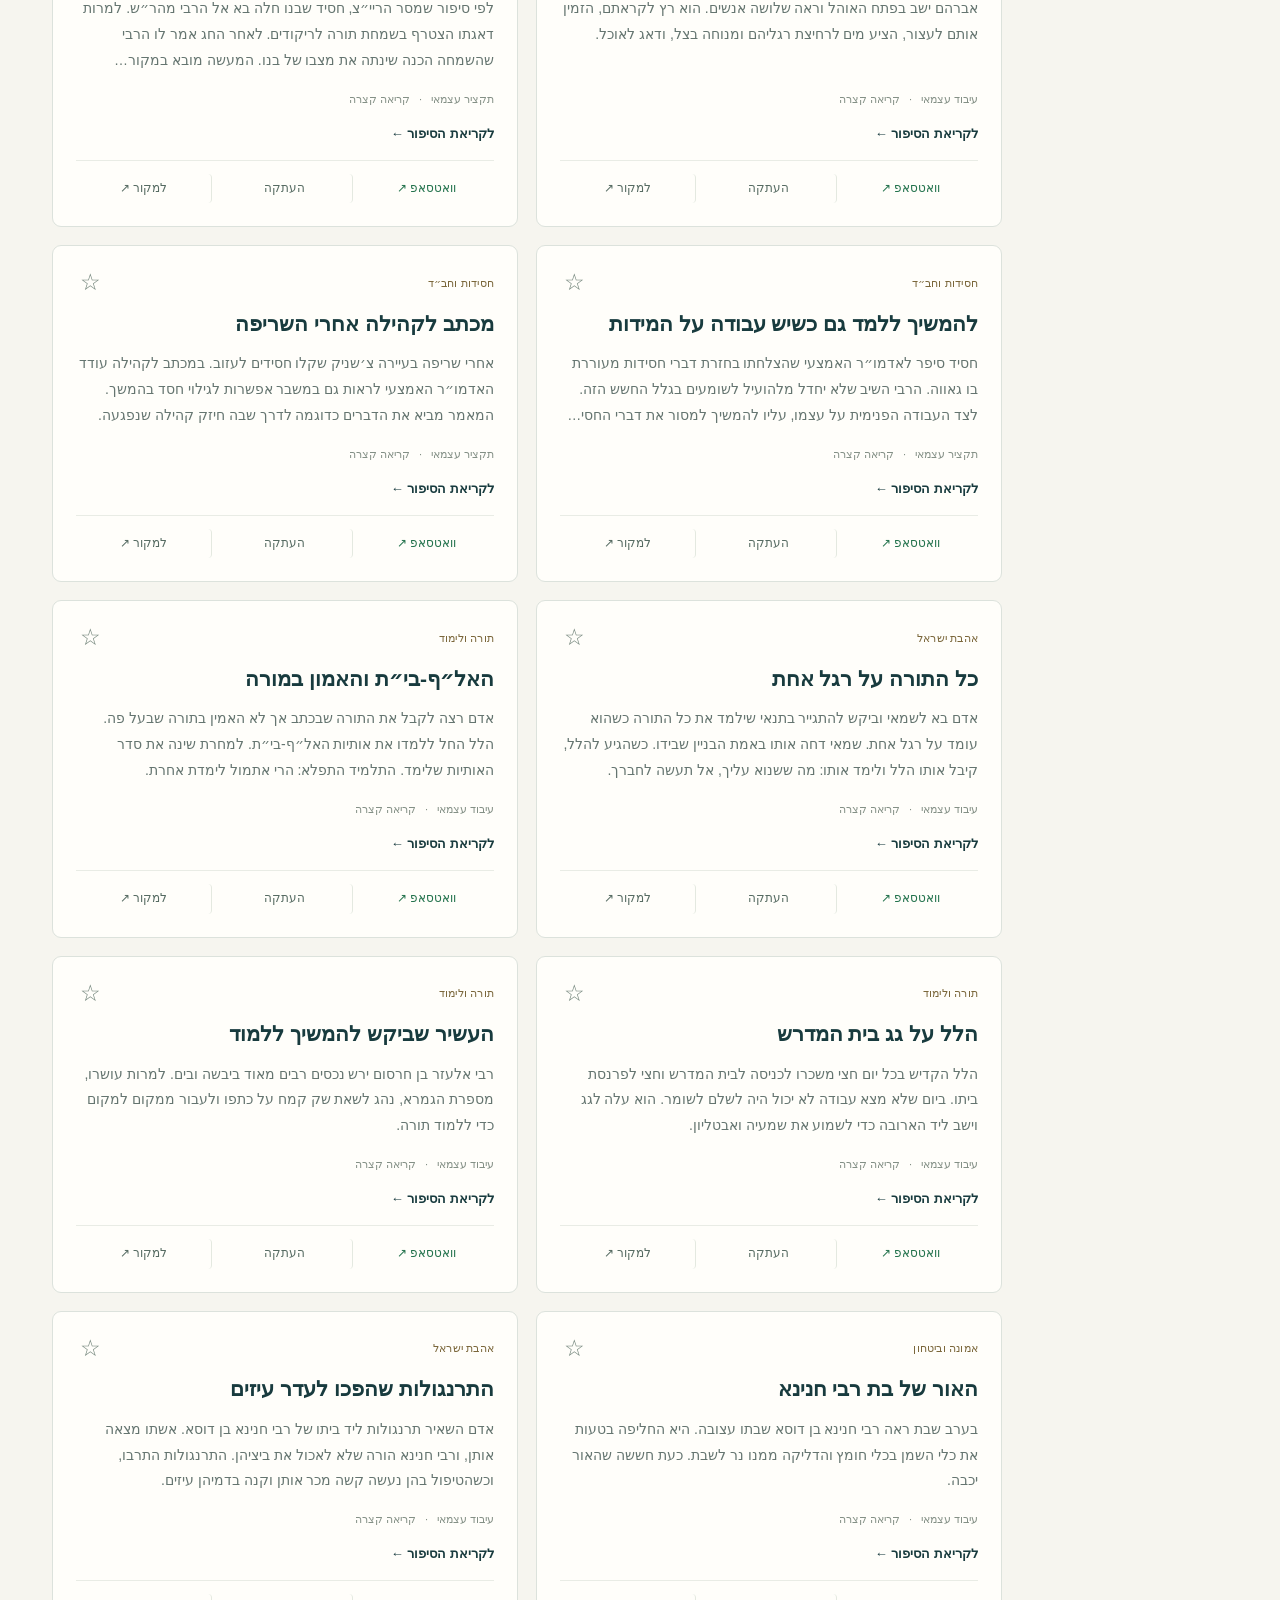
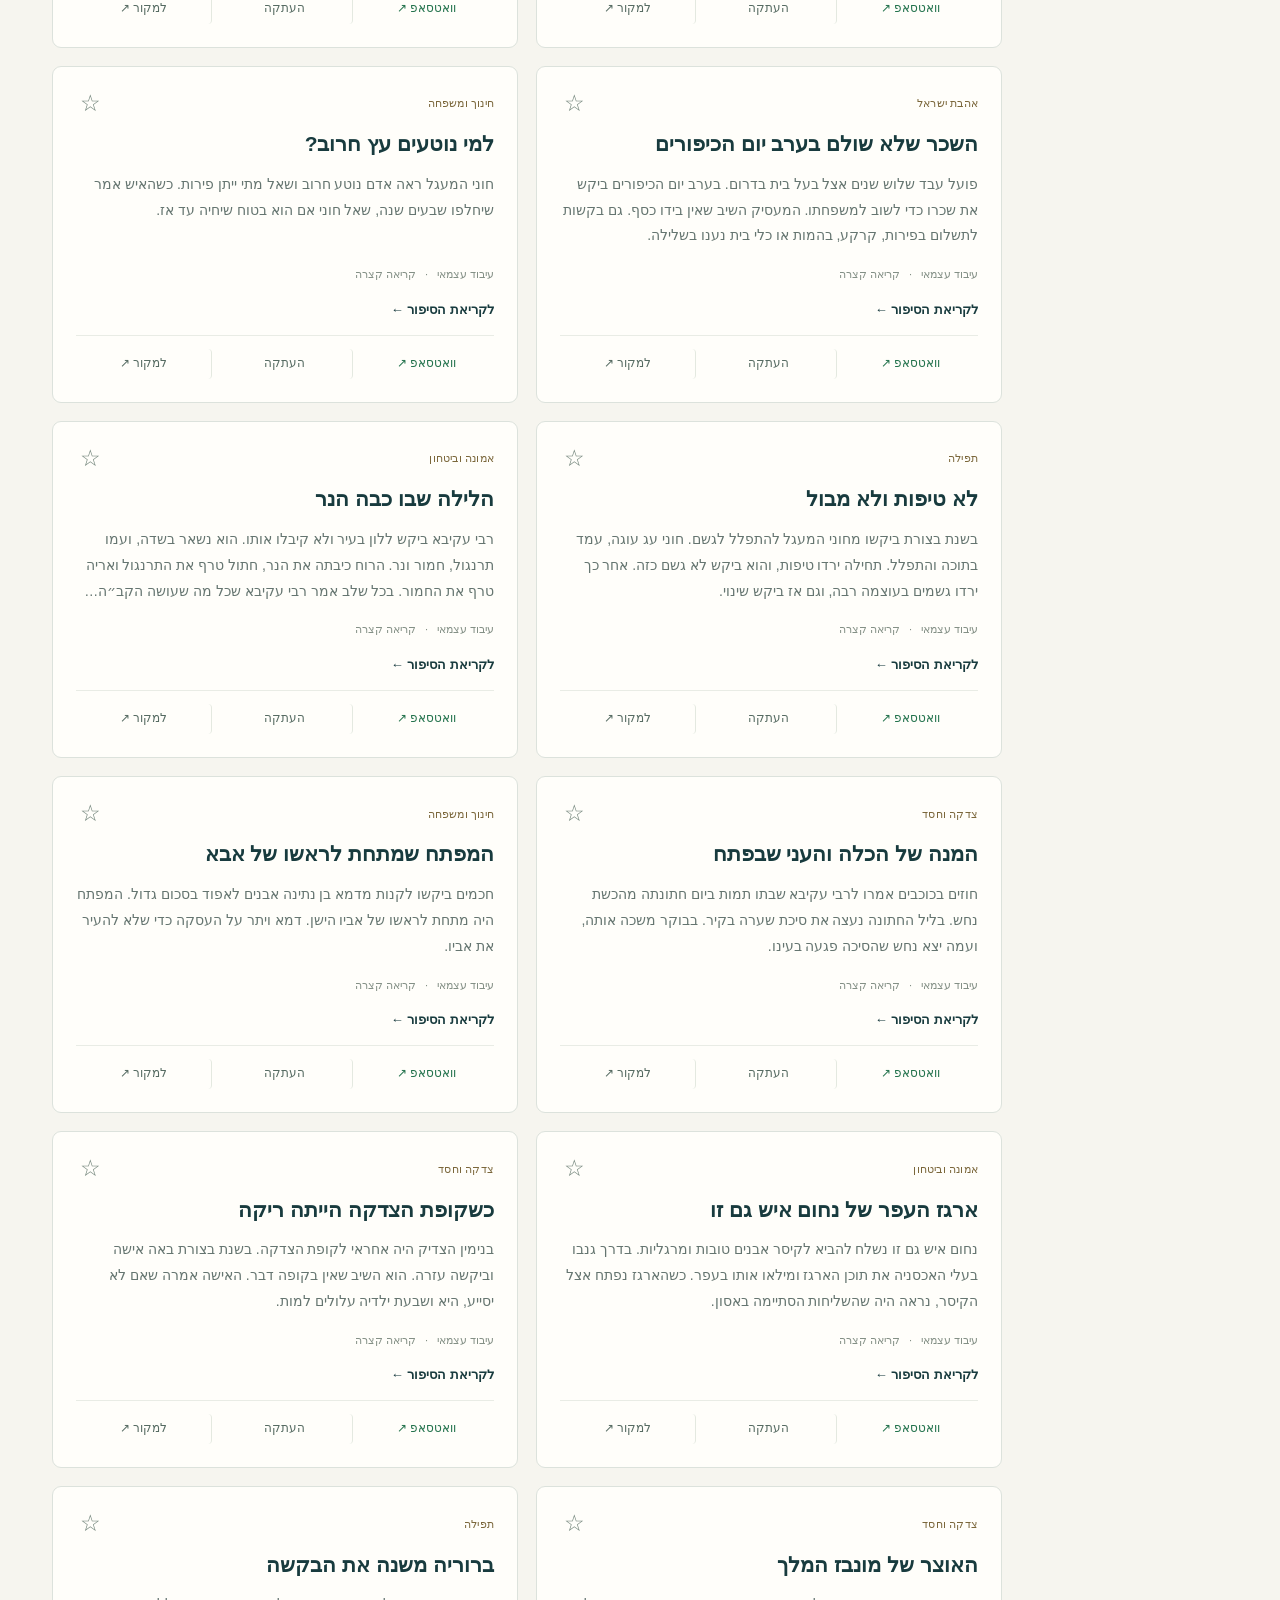
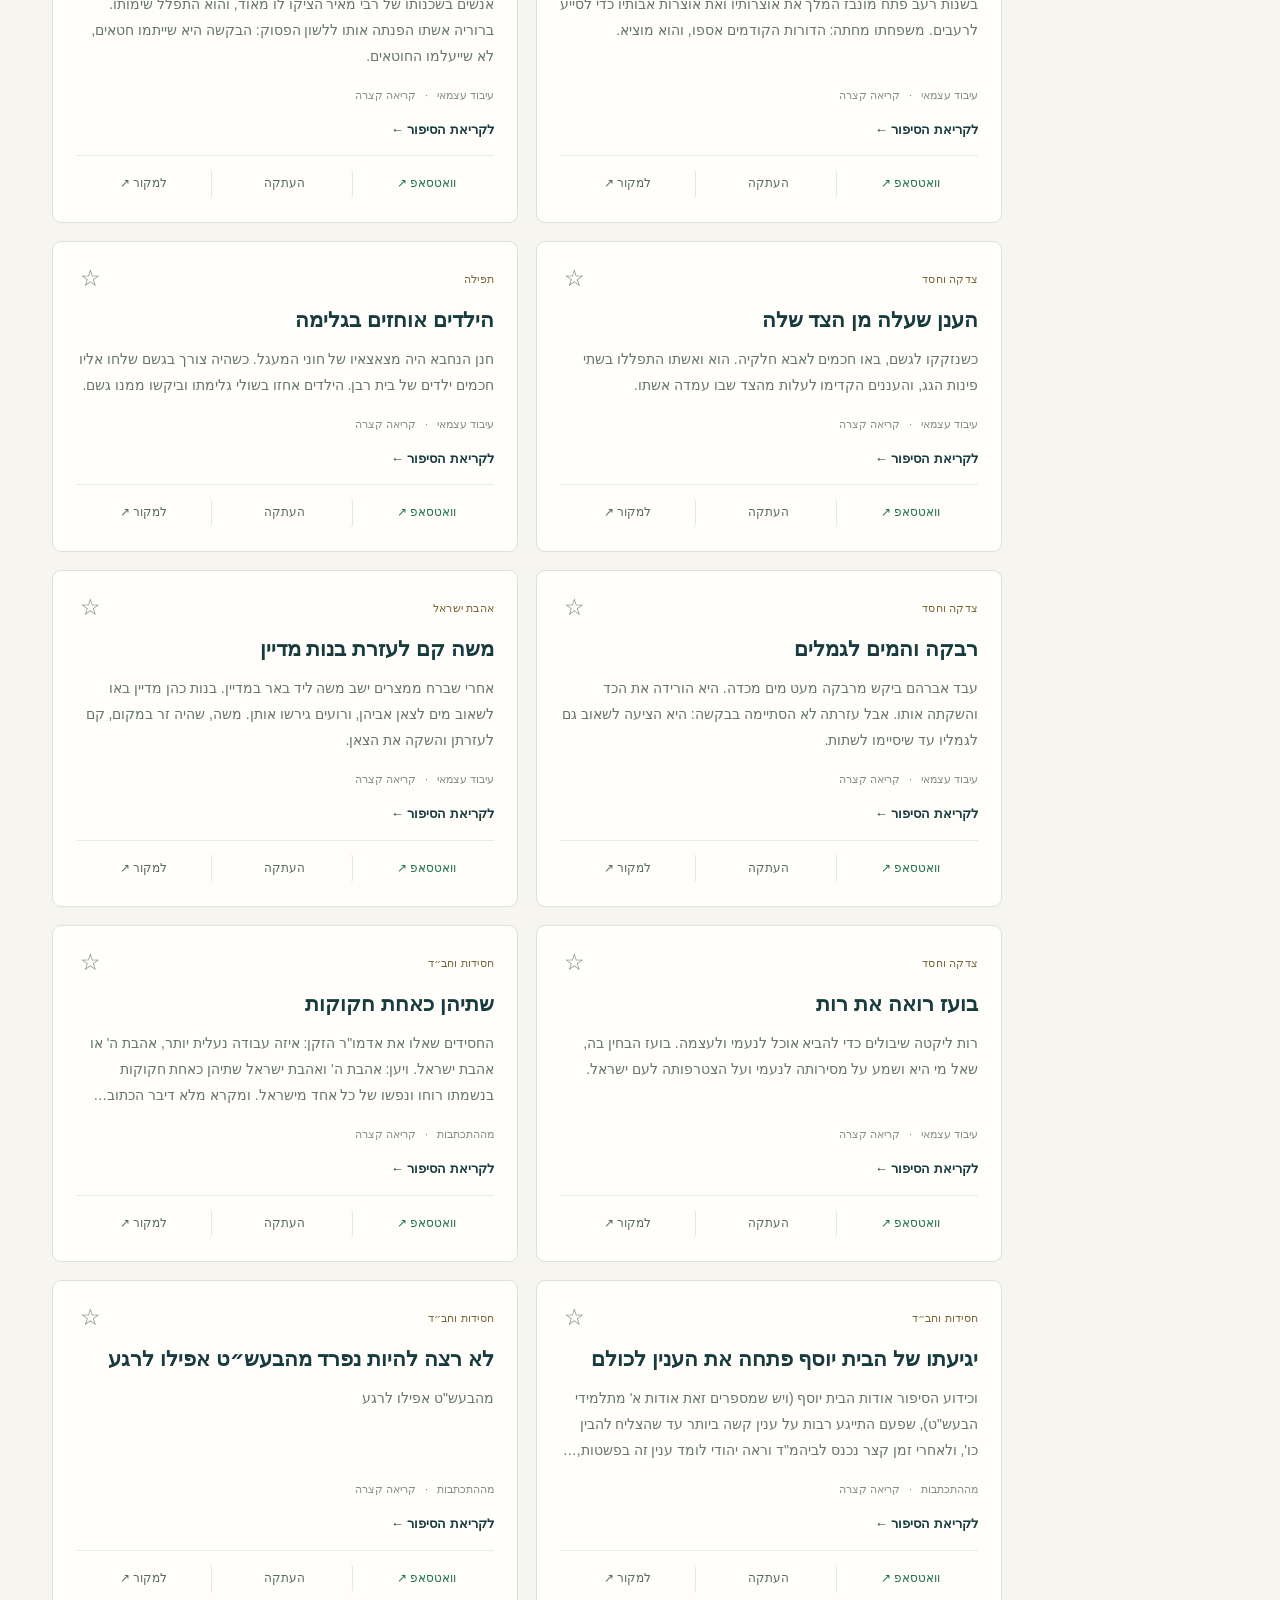
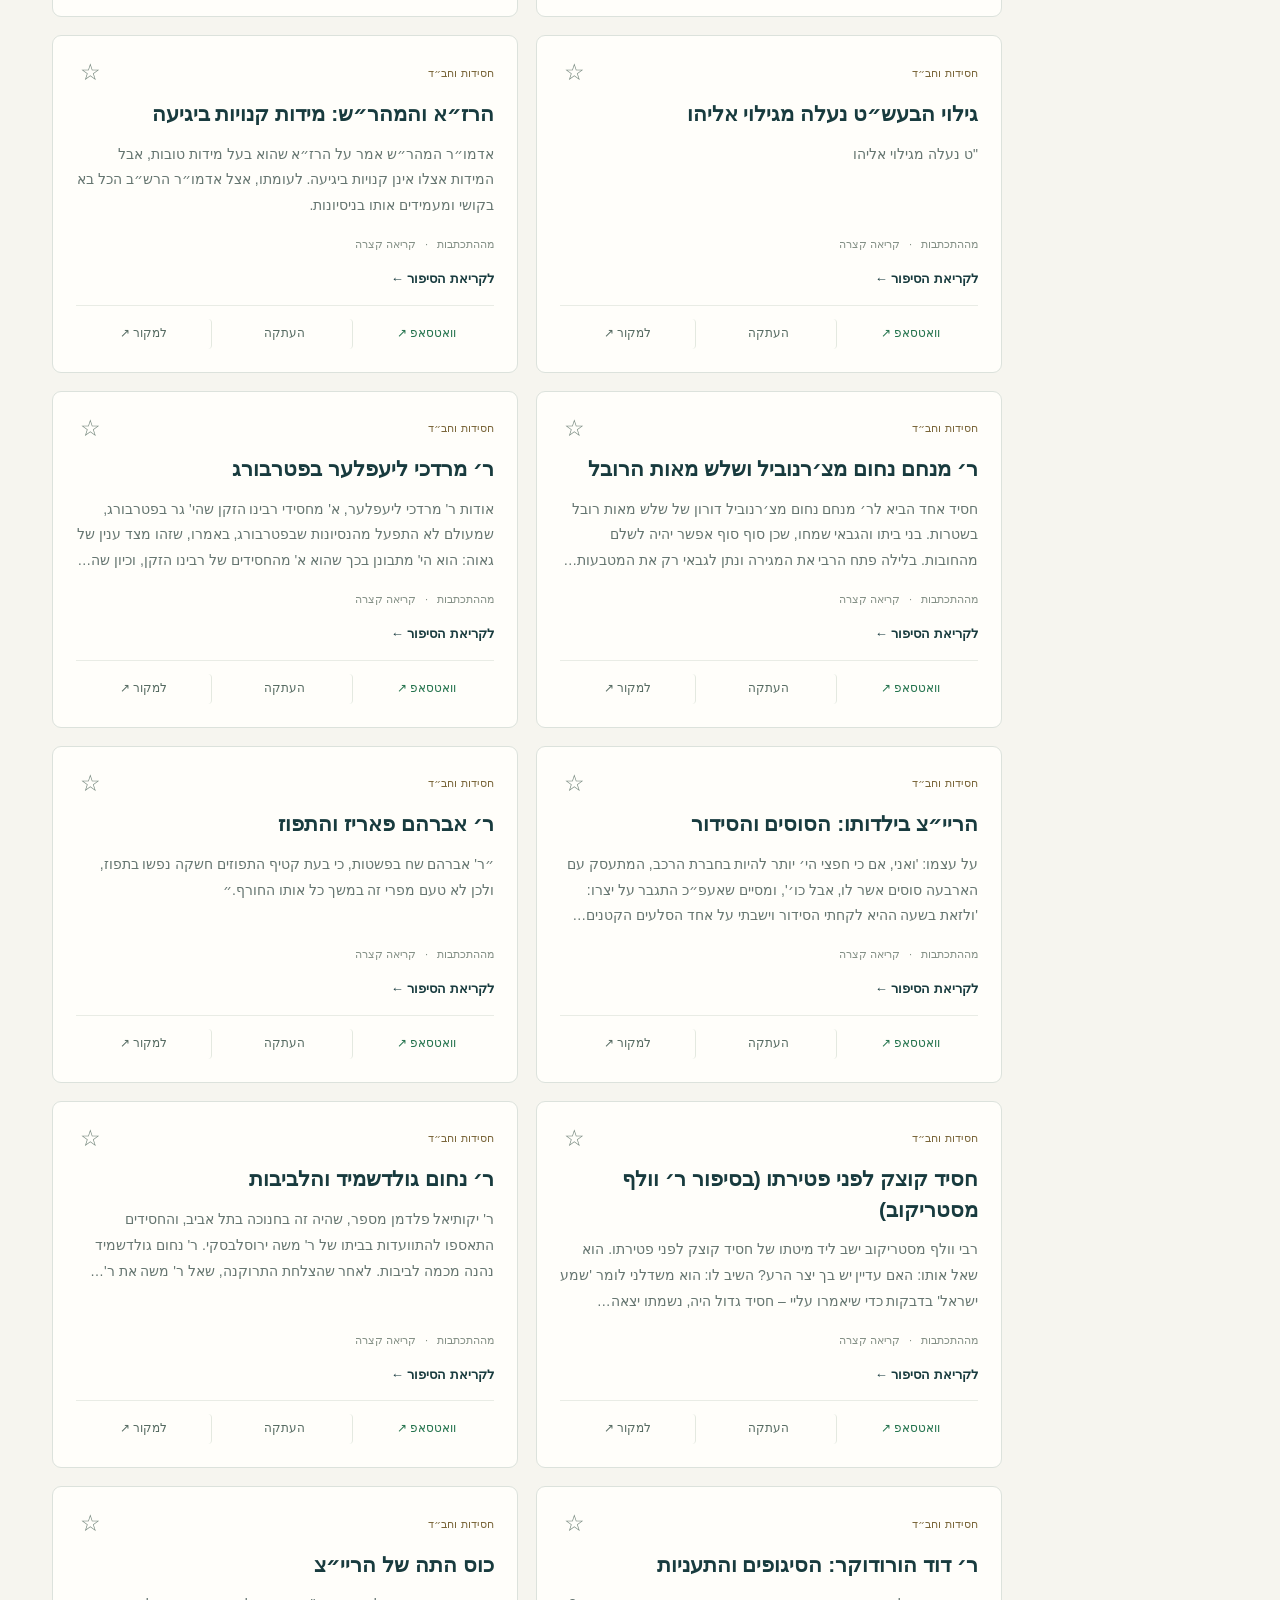
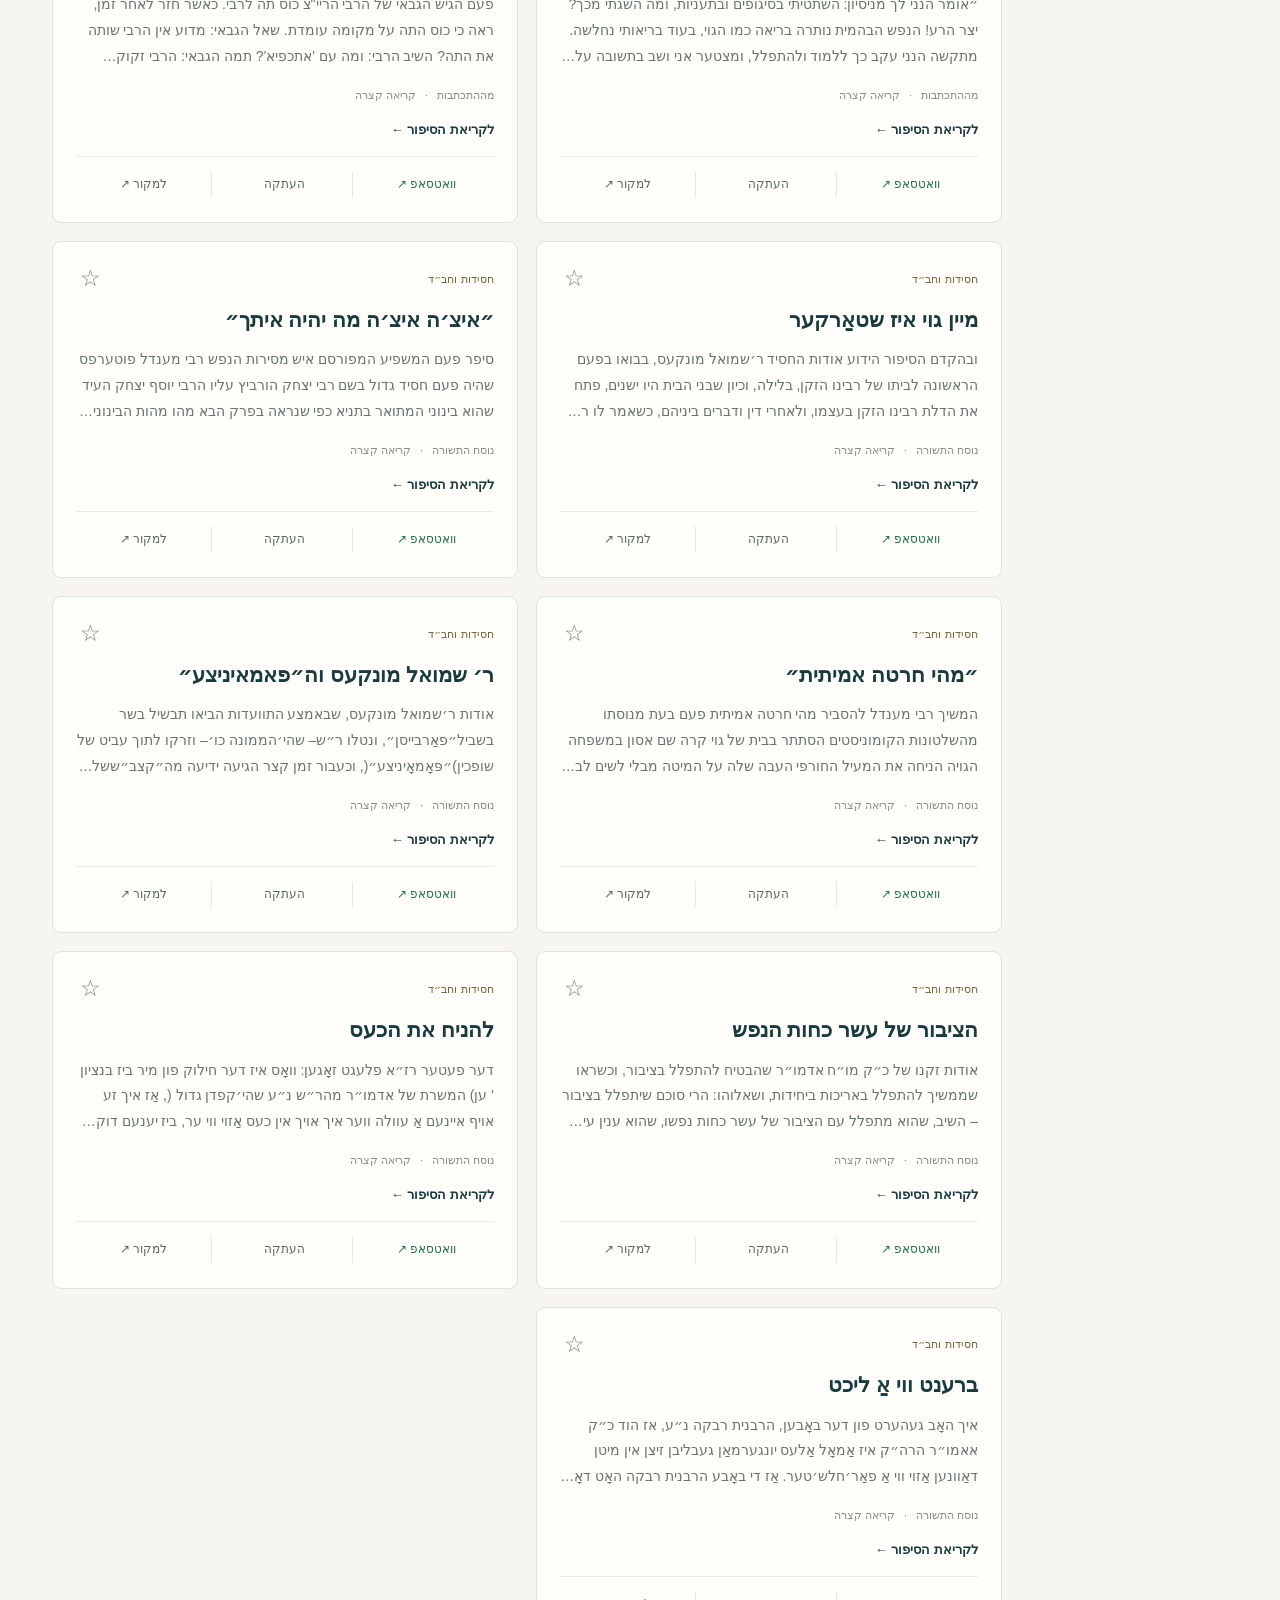
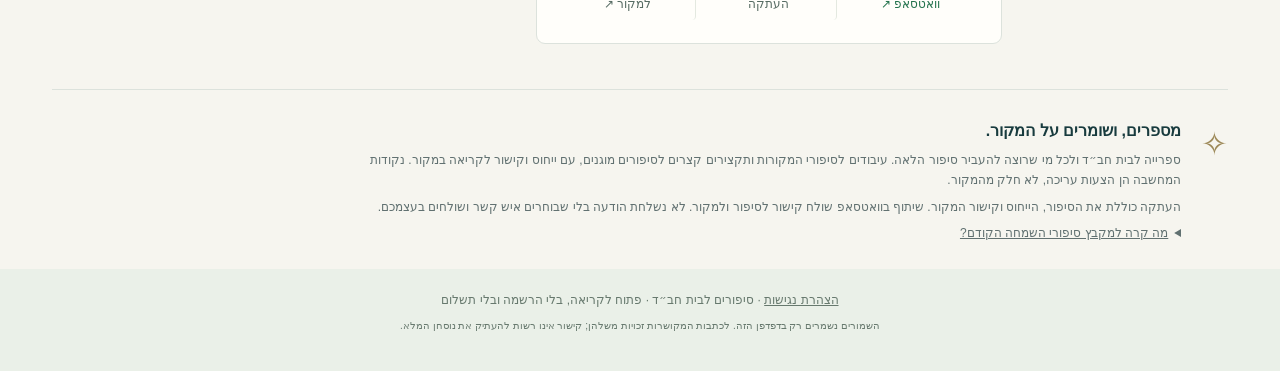
==== commit ac0ba38f: "Add accessibility widget + statement - a11y.js: keyboard nav, text resize with reflow to 200%, contr" ====
--- a/index.html
+++ b/index.html
@@ -17,7 +17,7 @@
 <div class="library-layout"><aside aria-label="קטגוריות סיפורים"><h2 id="categories-title">לפי נושא</h2><nav id="categories" aria-label="בחירת קטגוריה"></nav></aside><section class="results" aria-labelledby="result-heading"><div class="results-head"><h2 id="result-heading">כל הסיפורים</h2><span id="count" role="status" aria-live="polite"></span></div><p class="editorial" id="chapter-summary" hidden></p><p class="editorial">הסיפורים מסומנים כעיבוד, כתקציר עצמאי, כנוסח שהועבר מהתשורה או כנוסח שהובא בהתכתבות מהמקור, ולא כציטוט מהמקור. בכל סיפור תמצאו קישור למקור לקריאה ולהשוואה.</p><div id="stories" class="grid"><p>טוענים סיפורים…</p></div><div id="empty" hidden><h3>לא מצאנו סיפור מתאים</h3><p>נסו מילה אחרת או חזרו לכל הספרייה.</p><button class="primary" id="reset">הצגת כל הסיפורים</button></div></section></div>
 <section class="about"><span class="about-mark" aria-hidden="true">✧</span><div><h2>מספרים, ושומרים על המקור.</h2><p>ספרייה לבית חב״ד ולכל מי שרוצה להעביר סיפור הלאה. עיבודים לסיפורי המקורות ותקצירים קצרים לסיפורים מוגנים, עם ייחוס וקישור לקריאה במקור. נקודות המחשבה הן הצעות עריכה, לא חלק מהמקור.</p><p>העתקה כוללת את הסיפור, הייחוס וקישור המקור. שיתוף בוואטסאפ שולח קישור לסיפור ולמקור. לא נשלחת הודעה בלי שבוחרים איש קשר ושולחים בעצמכם.</p><details><summary>מה קרה למקבץ סיפורי השמחה הקודם?</summary><p>40 הרשומות הקודמות נשמרו בגיבוי. רשומות עם ייחוס חסר או כללי לא הועברו אוטומטית לספרייה המאומתת. סיפורים שנמצאו להם מקורות מתאימים נכתבו מחדש כעיבודים או כתקצירים מסומנים.</p></details></div></section>
 </main>
-<footer>סיפורים לבית חב״ד · פתוח לקריאה, בלי הרשמה ובלי תשלום<br><small>השמורים נשמרים רק בדפדפן הזה. לכתבות המקושרות זכויות משלהן; קישור אינו רשות להעתיק את נוסחן המלא.</small></footer>
+<footer><a href="accessibility.html" style="color:inherit">הצהרת נגישות</a> · סיפורים לבית חב״ד · פתוח לקריאה, בלי הרשמה ובלי תשלום<br><small>השמורים נשמרים רק בדפדפן הזה. לכתבות המקושרות זכויות משלהן; קישור אינו רשות להעתיק את נוסחן המלא.</small></footer>
 <dialog id="reader" aria-labelledby="story-title"><div class="reader-top"><span>סיפורים לבית חב״ד</span><button id="close-reader" aria-label="סגירת הסיפור">×</button></div><div id="reader-content"></div></dialog>
 <div id="toast" role="status" aria-live="polite"></div>
 <audio id="bgmusic" loop preload="none" src="https://chabadpedia.co.il/images/2/27/%D7%90%D7%9E%D7%AA_%D7%9B%D7%99_%D7%90%D7%AA%D7%94_%D7%99%D7%95%D7%A6%D7%A8%D7%9D.mp3"></audio>
@@ -25,4 +25,5 @@
 <noscript><p class="noscript">כדי לחפש ולשתף סיפורים יש להפעיל JavaScript בדפדפן.</p></noscript>
 <script src="catalog-data.js?v=20261109-final"></script><script src="tanya-data.js?v=20261109-final"></script><script src="app.js?v=20261109-final"></script>
 <!-- Cloudflare Web Analytics --><script defer src="https://static.cloudflareinsights.com/beacon.min.js" data-cf-beacon='{"token":"8d7ac41306b44802b1cb639770fd8f82"}'></script><!-- End Cloudflare Web Analytics -->
+<script src="a11y.js" defer></script>
 </body></html>
